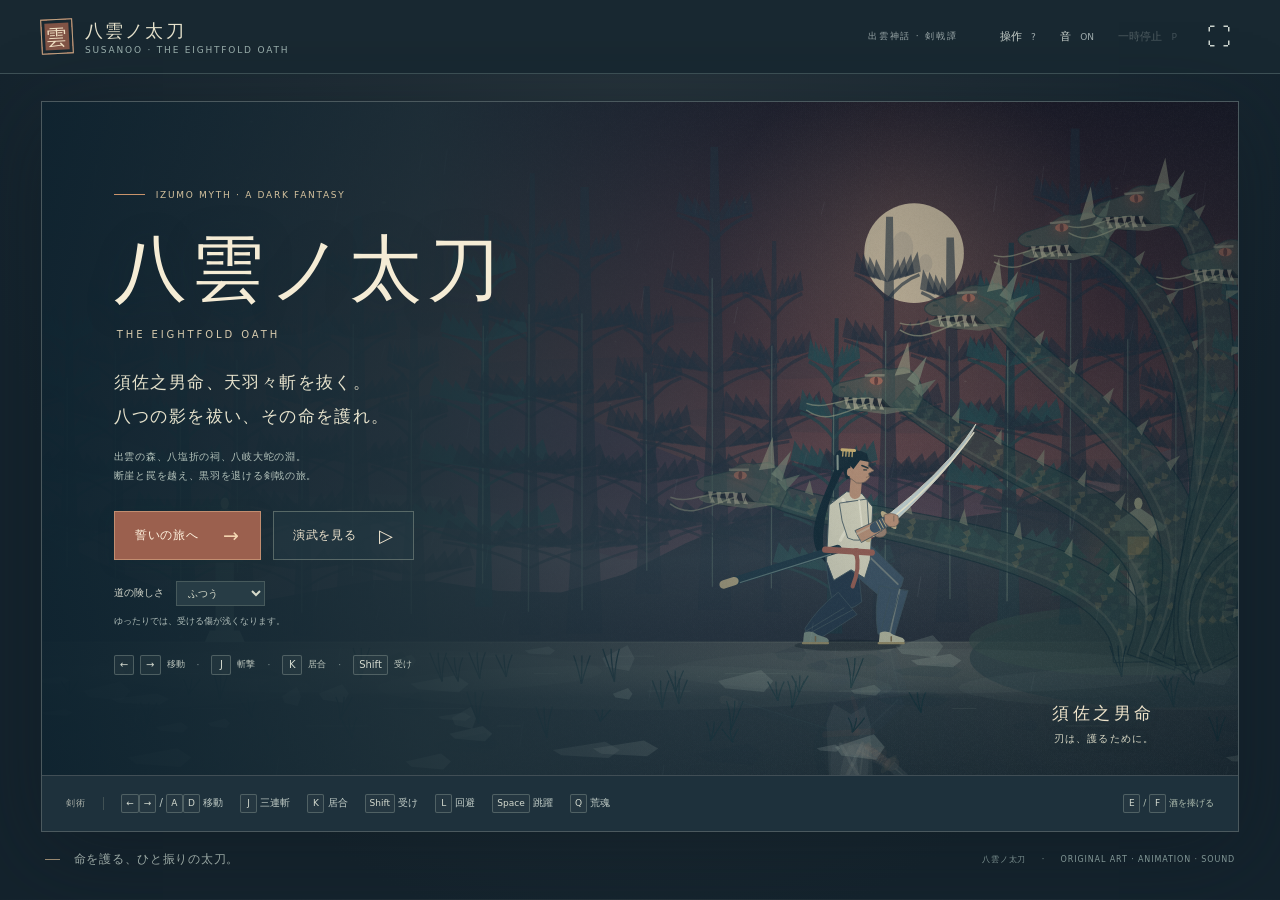
==== yakumo-no-tachi.html @ c086b950 "Publish complete Yakumo no Tachi browser game" ====
<!doctype html>
<html lang="ja">
<head>
  <meta charset="utf-8"><meta name="viewport" content="width=device-width,initial-scale=1,viewport-fit=cover">
  <meta name="theme-color" content="#16232d"><meta name="description" content="須佐之男命、天羽々斬を抜く。出雲を舞台にした、八岐大蛇討伐の和風ダークファンタジー剣戟アクション。">
  <title>八雲ノ太刀 — 須佐之男と八岐大蛇</title><style>:root{color-scheme:dark;--bg:#192830;--paper:#efe6d1;--muted:#a2b1b1;--line:#40505a;--vermillion:#c16b53;--gold:#d6ba83;--serif:"Noto Serif CJK JP","Yu Mincho","Hiragino Mincho ProN",serif;--sans:"Noto Sans CJK JP","Yu Gothic",system-ui,sans-serif}
*{box-sizing:border-box}body{margin:0;background:var(--bg);color:var(--paper);font-family:var(--sans);font-size:13px}button,select{font:inherit}button,a,select{-webkit-tap-highlight-color:transparent}button{cursor:pointer}button:disabled{cursor:default;opacity:.3}button:focus-visible,a:focus-visible,select:focus-visible,canvas:focus-visible{outline:2px solid #e3c894;outline-offset:4px}button{color:inherit}.topbar{height:74px;display:flex;align-items:center;justify-content:space-between;padding:0 3.2%;border-bottom:1px solid #34434b;background:#1c2a32}.brand{display:flex;align-items:center;gap:12px;color:var(--paper);text-decoration:none;font-family:var(--serif);font-size:18px;letter-spacing:.12em}.brand small{display:block;font:9px var(--sans);letter-spacing:.20em;color:var(--muted);margin-top:2px}.seal{width:32px;height:35px;display:grid;place-items:center;border:1px solid #d29476;box-shadow:inset 0 0 0 3px #1c2a32;background:#a45647;color:#efdfc3;font-size:21px;transform:rotate(-3deg)}.top-actions{display:flex;align-items:center;gap:20px}.edition{color:#9ca9aa;font-size:9px;letter-spacing:.2em;margin-right:20px}.quiet-button,.icon-button{border:0;background:transparent;padding:8px 2px;color:#cbd3cd;font-size:11px}.quiet-button span{font-size:9px;margin-left:6px;color:#a1adae}.icon-button{font-size:24px;line-height:1;padding:8px}.quiet-button:hover,.icon-button:hover{color:#fff1d5}.quiet-button[aria-pressed="false"] span{color:#7d8a8e}main{max-width:1530px;padding:27px 3.2% 12px;margin:auto}.game-shell{border:1px solid #4b595e;box-shadow:0 18px 80px #0f1a2066}.stage{position:relative;aspect-ratio:16/9;overflow:hidden;background:#6a6074;isolation:isolate}.stage canvas{display:block;width:100%;height:100%;touch-action:none;outline:none}.hidden{display:none!important}.invisible{visibility:hidden}.overlay{position:absolute;inset:0}.title-screen{display:flex;align-items:center;background:linear-gradient(90deg,#192c36ed 0%,#243843c4 29%,#28353b5a 49%,#26373f00 68%)}.title-copy{margin-left:7%;max-width:550px;width:49%;padding-bottom:12px}.eyebrow{font-size:9px;letter-spacing:.22em;color:#d4c29e;display:block}.title-copy .eyebrow{display:flex;align-items:center;gap:11px;letter-spacing:.19em}.eyebrow i{width:31px;height:1px;background:#c9936b}h1{font:clamp(52px,6.6vw,103px)/1.15 var(--serif);letter-spacing:.14em;margin:27px 0 13px;color:#f5ecd5;text-shadow:0 5px 35px #14283266}.roman-title{font-size:12px;letter-spacing:.47em;color:#d7cbae;margin-left:3px}.intro{font:clamp(14px,1.4vw,20px)/2.05 var(--serif);letter-spacing:.08em;margin:28px 0 12px}.title-detail{font-size:10px;letter-spacing:.03em;color:#bfcbc6;margin:0 0 28px}.title-actions{display:flex;gap:12px;align-items:center}.primary-button,.secondary-button{display:flex;justify-content:space-between;align-items:center;gap:24px;min-height:49px;border:1px solid #d59673;background:#bd6b51;padding:12px 20px;color:#fff3df;font-size:12px;letter-spacing:.07em;box-shadow:0 4px 18px #182b3422;transition:background .2s,transform .2s}.primary-button:hover{background:#d18060;transform:translateY(-1px)}.primary-button span{font-size:19px;color:#f6d9b3}.secondary-button{background:#22343d55;border-color:#a3a69a80;color:#f1e6d0;padding:12px 19px;gap:22px;box-shadow:none}.secondary-button:hover{background:#32475299;border-color:#d6c8ac}.secondary-button span{font-size:18px}.difficulty{display:flex;align-items:center;gap:12px;font-size:10px;color:#d2d5c9;margin-top:21px;flex-wrap:wrap}.difficulty select{color:#d6daca;background:#273c45;border:1px solid #69787580;padding:5px 20px 5px 7px;font-size:10px;border-radius:0}.difficulty>span{font-size:9px;color:#abb9b5;width:100%;margin-top:-3px}.title-control{display:flex;align-items:center;gap:6px;font-size:9px;color:#bfc8bf;margin-top:27px}.title-control em{font-style:normal;color:#879999;margin:0 6px}kbd{border:1px solid #83928d77;min-width:20px;display:inline-block;text-align:center;padding:3px 5px;color:#d3d9ce;font:10px var(--sans);background:#34454c55;border-radius:2px;line-height:1.2}.title-side{position:absolute;bottom:29px;right:31px;font:13px var(--serif);letter-spacing:.2em;color:#eee3ca;text-shadow:0 1px 8px #1e353c}.title-side span{display:block;text-align:right;letter-spacing:.06em;color:#d9d8c5;font:9px var(--sans);margin-top:7px}.hud{position:absolute;top:30px;left:34px;right:34px;display:flex;align-items:flex-start;justify-content:space-between;pointer-events:none;filter:drop-shadow(0 2px 7px #1e2e3977)}.fighter-hud{width:265px}.hud-name{display:flex;justify-content:space-between;align-items:baseline;margin-bottom:8px;gap:12px;letter-spacing:.08em;font:14px var(--serif);color:#f2e8d4}.hud-name small{font:9px var(--sans);color:#dddcc8;letter-spacing:.10em}.health-track{height:6px;background:#253a4666;border:1px solid #e6d6b555;position:relative}.health-track i{display:block;height:100%;width:100%;background:linear-gradient(90deg,#d6bb88,#f2dfb3);transition:width .16s linear;box-shadow:0 0 13px #d6bb8830}.stamina-row{display:flex;align-items:center;gap:9px;margin-top:9px}.stamina-row>span{font-size:8px;letter-spacing:.08em;color:#d4ddce}.stamina-track{height:3px;width:155px;background:#3048537d}.stamina-track i{display:block;width:100%;height:100%;background:#a6bdb1;transition:width .1s}.enemy-hud{text-align:right}.enemy-hud .health-track i{background:linear-gradient(90deg,#c8806c,#d8a58a);float:right}.enemy-caption{color:#e1dbca;font-size:9px;margin-top:9px;letter-spacing:.05em}.journey-hud{text-align:center;min-width:190px;display:flex;align-items:center;flex-direction:column}.journey-hud>span{font-size:8px;color:#d1d0b9;letter-spacing:.20em}.journey-hud strong{font:15px var(--serif);letter-spacing:.19em;color:#f0e6cc}.journey-hud>small{font-size:8px;letter-spacing:.16em;color:#cdd3c7;margin-top:5px}.route{display:flex;align-items:center;justify-content:center;margin:9px 0 8px;gap:5px}.route i{width:5px;height:5px;border:1px solid #d7c7a6;border-radius:50%}.route i.active{background:#e0c395;box-shadow:0 0 7px #e0c39566}.route b{width:23px;height:1px;background:#b2b8aa66}.bottom-hud{position:absolute;bottom:22px;left:34px;right:34px;display:flex;justify-content:space-between;align-items:center;pointer-events:none}.hint{display:flex;align-items:center;gap:11px;color:#e4e0cb;font-size:10px;letter-spacing:.045em;text-shadow:0 1px 10px #142c35}.hint i{width:18px;height:1px;background:#e1bc90}.score{display:flex;align-items:baseline;gap:10px;text-shadow:0 1px 9px #152b35}.score small{font-size:8px;color:#d1d6c9;letter-spacing:.12em}.score>b{font:16px var(--serif);letter-spacing:.14em;color:#e2d8bb;font-weight:400}#comboText{font-size:12px;color:#f4d097;letter-spacing:.1em;margin-right:10px}.chapter-banner{position:absolute;left:0;right:0;top:24%;display:flex;flex-direction:column;align-items:center;pointer-events:none;color:#f7ecd2;text-shadow:0 3px 25px #122d35;animation:chapterArrival 3.3s ease both}.chapter-banner span{font-size:10px;letter-spacing:.30em}.chapter-banner h2{font:37px var(--serif);letter-spacing:.22em;font-weight:400;margin:12px 0 14px}.chapter-banner i{width:60px;height:1px;background:#cfc4a3}.pause-screen,.end-screen{display:flex;align-items:center;justify-content:center;background:#162b3773;backdrop-filter:blur(4px)}.center-card{background:#21353bf0;border:1px solid #aab2a46e;padding:42px 50px 27px;min-width:385px;text-align:center;box-shadow:0 18px 95px #172a3460}.center-card h2{font:31px/1.45 var(--serif);font-weight:400;letter-spacing:.07em;margin:19px 0 14px;color:#f4e7c8}.center-card p{font-size:11px;color:#ccd6c9;line-height:1.9;max-width:310px;margin:0 auto 28px}.center-card .primary-button{margin:0 auto;min-width:248px}.text-button{background:transparent;border:0;font-size:10px;color:#bec8bc;padding:16px 8px 0;letter-spacing:.1em}.text-button:hover{color:#fff0d0}.end-stats{display:flex;justify-content:center;gap:31px;margin-bottom:29px;border-top:1px solid #d2c7ac30;border-bottom:1px solid #d2c7ac30;padding:16px 0 17px}.end-stats small{display:block;font-size:9px;letter-spacing:.10em;color:#b9c9bc;margin-bottom:5px}.end-stats b{font:24px var(--serif);font-weight:400;color:#e3d7b8}.controls-strip{display:flex;align-items:center;gap:21px;padding:18px 24px;background:#223039;flex-wrap:wrap;border-top:1px solid #59626799;font-size:10px;color:#c3cec8}.controls-strip>span{white-space:nowrap}.controls-strip kbd{font-size:9px;min-width:17px;padding:3px 4px}.control-caption{color:#acb2aa!important;font-size:9px;border-right:1px solid #68757077;padding-right:17px;letter-spacing:.12em}.controls-more{font-size:9px;color:#9ea9a3;margin-left:auto}.controls-more i{font-style:normal;margin:0 9px;color:#7b908c}footer{display:flex;justify-content:space-between;align-items:center;padding:19px 4px;color:#9aa8a4}footer>span{font:12px var(--serif);letter-spacing:.06em}footer i{display:inline-block;width:15px;height:1px;background:#978870;margin-right:10px;vertical-align:middle}footer>small{font-size:8px;letter-spacing:.12em;color:#829796}footer b{font-weight:400;margin:0 12px}.touch-controls{display:none;gap:18px;align-items:center;justify-content:space-between;background:#24363f;border-top:1px solid #616b66;padding:14px 22px;user-select:none;touch-action:none}.touch-controls button{background:#354c55;color:#e5dfc8;border:1px solid #8e9d9566;border-radius:5px;width:48px;height:52px;touch-action:none;font:23px var(--serif);display:flex;flex-direction:column;align-items:center;justify-content:center}.touch-controls button:active,.touch-controls button.pressed{background:#628076}.touch-controls button small{font:8px var(--sans);margin-top:3px;color:#e1dec9}.touch-move{display:flex;align-items:center;gap:5px}.touch-move>div{display:flex;flex-direction:column;gap:4px}.touch-move>div button{height:26px;font-size:14px}.touch-attack{display:flex;align-items:center;gap:6px}.touch-attack .punch-key{background:#8c6453}.touch-attack .kick-key{background:#ae7256}dialog{max-width:750px;width:calc(100% - 30px);background:#22363f;color:var(--paper);border:1px solid #87958d99;padding:30px 35px;box-shadow:0 30px 100px #0c2128aa}dialog::backdrop{background:#0a1d29a6;backdrop-filter:blur(5px)}.dialog-heading{display:flex;justify-content:space-between;align-items:start}.dialog-heading h2{font:29px var(--serif);margin:12px 0 20px;font-weight:400;letter-spacing:.05em}.help-grid{display:grid;grid-template-columns:1fr 1fr;gap:15px 33px}.help-grid h3{font:18px var(--serif);color:#d1bc96;border-bottom:1px solid #667b7866;padding-bottom:8px;margin:8px 0 12px}.help-grid p{font-size:11px;line-height:1.9;color:#cfdbc9;margin:8px 0}.help-grid kbd{font-size:9px}.help-bottom{border-top:1px solid #60767280;margin-top:20px;padding-top:15px;font-size:10px;line-height:2;color:#a8bdb6}.demo-active .hud #modeLabel{color:#f3c88f}.fullscreen .controls-strip{display:none}.game-shell:fullscreen{width:100vw;height:100vh;display:flex;justify-content:center;align-items:center;border:0;background:#152830}.game-shell:fullscreen .stage{max-height:100vh;width:min(100vw,177.77vh)}.game-shell:fullscreen .touch-controls{position:absolute;bottom:0;left:0;right:0;background:#24363f99}.game-shell:fullscreen .controls-strip{display:none}
@keyframes chapterArrival{0%{opacity:0;transform:translateY(8px)}15%,67%{opacity:1;transform:translateY(0)}100%{opacity:0;transform:translateY(-7px)}}
@media(min-width:1600px){h1{font-size:106px}}@media(max-width:1150px){.edition{display:none}.top-actions{gap:16px}.controls-strip{gap:13px;padding:14px 18px}.controls-more{display:none}.title-copy{margin-left:6%;width:51%}.intro{margin:20px 0 8px}.title-detail{margin-bottom:20px;font-size:9px}.difficulty{margin-top:14px;gap:8px}.title-control{margin-top:18px;font-size:8px}.title-control kbd{font-size:8px}.hud{top:22px;left:25px;right:25px}.fighter-hud{width:220px}.journey-hud strong{font-size:13px}.title-side{font-size:11px;bottom:21px;right:25px}.primary-button,.secondary-button{min-height:43px;padding:10px 15px;font-size:11px}.title-copy .eyebrow{font-size:8px}h1{margin-top:21px}.roman-title{font-size:10px}.bottom-hud{bottom:16px;left:25px;right:25px}.hint{font-size:9px}}
@media(max-width:800px){.topbar{height:60px;padding:0 4%}.brand{font-size:16px;gap:9px}.brand small{font-size:7px}.seal{width:25px;height:28px;font-size:18px}.top-actions{gap:13px}.quiet-button{font-size:10px}.quiet-button span{display:none}main{padding:16px 3%}.touch-controls{display:flex}.controls-strip{display:none}.title-control,.title-side,.title-detail,.difficulty>span{display:none}.title-copy{width:55%;margin-left:6%;padding-bottom:0}.title-copy .eyebrow{font-size:6px;letter-spacing:.13em;gap:6px}.eyebrow i{width:17px}h1{font-size:clamp(35px,7.3vw,60px);margin:12px 0 8px}.roman-title{font-size:7px;letter-spacing:.29em}.intro{font-size:11px;line-height:1.9;margin:13px 0 17px;letter-spacing:.03em}.title-actions{gap:8px}.primary-button,.secondary-button{font-size:10px;min-height:35px;padding:8px 11px;gap:13px}.primary-button span,.secondary-button span{font-size:15px}.difficulty{margin-top:11px;font-size:8px}.difficulty select{font-size:8px;padding:4px 8px}.hud{top:14px;left:17px;right:17px}.fighter-hud{width:29%}.hud-name{font-size:11px;margin-bottom:6px;gap:4px}.hud-name small{font-size:7px}.health-track{height:5px}.stamina-row{margin-top:5px;gap:5px}.stamina-track{width:75%;height:2px}.stamina-row>span{font-size:6px}.journey-hud{min-width:90px}.journey-hud>span{font-size:6px}.journey-hud strong{font-size:10px;letter-spacing:.08em}.journey-hud>small{font-size:6px;margin-top:3px}.route{margin:6px 0 5px;gap:3px}.route i{width:4px;height:4px}.route b{width:13px}.enemy-caption{font-size:7px;margin-top:5px}.bottom-hud{bottom:11px;left:17px;right:17px}.hint{font-size:8px;gap:6px}.hint i{width:10px}.score{gap:6px}.score small{font-size:6px}.score>b{font-size:12px}#comboText{font-size:9px;margin-right:3px}.chapter-banner h2{font-size:25px;margin:7px 0 10px}.chapter-banner span{font-size:8px}.center-card{padding:22px 27px 16px;min-width:300px}.center-card h2{font-size:24px;margin:12px 0 9px}.center-card p{font-size:10px;margin-bottom:16px}.center-card .eyebrow{font-size:8px}.center-card .primary-button{min-width:216px}.end-stats{margin-bottom:18px;padding:10px 0;gap:24px}.end-stats b{font-size:18px}.end-stats small{font-size:8px}.text-button{padding-top:11px;font-size:9px}footer{padding:16px 0}footer>span{font-size:10px}footer>small{font-size:6px;letter-spacing:.05em}footer b{margin:0 5px}}
@media(max-width:480px){.topbar{height:56px}.brand small{font-size:6px}.top-actions{gap:9px}.quiet-button{font-size:9px}.icon-button{font-size:20px}#pauseButton{font-size:0}#pauseButton::after{content:'Ⅱ';font-size:17px}.title-copy{width:57%;margin-left:5%}.title-copy .eyebrow{font-size:5px;letter-spacing:.08em}h1{font-size:34px;margin:9px 0 6px}.roman-title{font-size:6px;letter-spacing:.22em}.intro{font-size:8px;margin:9px 0 10px}.primary-button,.secondary-button{min-height:28px;padding:5px 7px;font-size:8px;gap:7px}.primary-button span,.secondary-button span{font-size:12px}.title-actions{gap:6px}.difficulty{font-size:7px;margin-top:8px;gap:6px}.difficulty select{font-size:7px;padding:3px 5px}.hud{top:9px;left:11px;right:11px}.hud-name{font-size:8px;margin-bottom:4px}.hud-name small{font-size:5px;letter-spacing:0}.journey-hud>span{font-size:5px;letter-spacing:.1em}.journey-hud strong{font-size:8px}.journey-hud>small{display:none}.route{margin:4px 0}.health-track{height:4px}.enemy-caption{display:none}.bottom-hud{left:11px;right:11px;bottom:7px}.hint{font-size:6px}.score>b{font-size:9px}.score small{display:none}#comboText{font-size:7px}.chapter-banner h2{font-size:19px}.chapter-banner span{font-size:6px}.center-card{min-width:250px;padding:15px 24px 12px}.center-card h2{font-size:18px;margin:8px 0}.center-card p{font-size:8px;margin-bottom:12px}.center-card .eyebrow{font-size:6px}.center-card .primary-button{min-width:190px}.end-stats{padding:8px 0;margin-bottom:12px;gap:23px}.end-stats b{font-size:15px}.end-stats small{font-size:6px}.text-button{font-size:8px;padding-top:8px}.touch-controls{padding:13px 11px;gap:10px}.touch-controls button{width:41px;height:47px;font-size:21px}.touch-move{gap:3px}.touch-move>div{gap:3px}.touch-move>div button{height:23px}.touch-attack{gap:4px}.touch-controls button small{font-size:7px}footer{align-items:flex-start;gap:10px}footer>small{max-width:140px;text-align:right;line-height:1.8;font-size:5px}.help-grid{grid-template-columns:1fr;gap:6px}.dialog-heading h2{font-size:23px}dialog{padding:23px;max-height:85vh}.help-grid p{font-size:10px}.help-bottom{font-size:9px}}
@media(pointer:coarse){.touch-controls{display:flex}.controls-strip{display:none}}
@media(prefers-reduced-motion:reduce){.primary-button,.secondary-button{transition:none}.chapter-banner{animation:chapterArrival 3.3s linear both}}
/* 八雲ノ太刀 — storm-blue ink, old gold and vermilion. */
:root{--bg:#14232d;--paper:#e6e2cc;--muted:#99aeab;--line:#3c555d;--vermillion:#ac6755;--gold:#c6ad7d}body{background:radial-gradient(ellipse at 50% 0,#26333b,#14232d 75%)}.topbar{background:#182831;border-color:#3e5157}.seal{background:#805345;border-color:#bda181;box-shadow:inset 0 0 0 3px #182831}.title-screen{background:linear-gradient(90deg,#0f2430ed 0%,#1d3039d6 32%,#1e303b76 50%,#1a2b3400 71%)}.title-copy{margin-left:6%;width:58%;max-width:640px}.title-copy h1{font-size:clamp(45px,5.7vw,84px);letter-spacing:.065em;margin:28px 0 17px}.roman-title{letter-spacing:.29em;font-size:10px}.intro{font-size:clamp(13px,1.35vw,19px);line-height:2;margin:26px 0 12px}.title-detail{font-size:10px;line-height:1.9;color:#b4c3bb;letter-spacing:.07em;margin-bottom:26px}.title-side{right:7%;bottom:29px;font-size:17px;letter-spacing:.2em}.title-side span{font-size:10px;letter-spacing:.12em}.primary-button{background:#9b604e;border-color:#c28d70}.primary-button:hover{background:#b07557}.secondary-button{background:#253b4480;border-color:#89978b88}.health-track i{background:linear-gradient(90deg,#b3ba9b,#ddd9b5)}.enemy-hud .health-track i{background:linear-gradient(90deg,#987465,#c99a7c)}.fighter-hud{width:270px}.spirit-row{display:flex;align-items:center;gap:9px;margin-top:8px}.spirit-row>span{font-size:8px;letter-spacing:.08em;color:#c1d6d0}.spirit-track{height:3px;width:155px;background:#3048547d}.spirit-track i{display:block;width:0;height:100%;background:#c0d7df;transition:width .1s}.spirit-row small{font:8px var(--sans);color:#91a9b0;border:1px solid #9bab9866;min-width:17px;padding:2px 4px;text-align:center}.spirit-row small.ready{background:#d0cba8;color:#273e47;box-shadow:0 0 12px #cadcc988}.story-caption{position:absolute;bottom:79px;left:34px;right:34px;display:flex;align-items:center;gap:16px;pointer-events:none;background:linear-gradient(90deg,#172e39dd,#23383b99 80%,#24363800);border-left:1px solid #c3b28a99;padding:13px 20px;max-width:1020px;animation:captionIn .5s ease both}.story-caption>i{width:5px;height:5px;transform:rotate(45deg);background:#c9b482;flex:none}.story-caption span{font:11px var(--serif);letter-spacing:.16em;color:#e5c99c}.story-caption p{font:12px/1.9 var(--serif);letter-spacing:.025em;color:#e0e4d0;margin:6px 0 0}.interact-prompt{position:absolute;left:50%;transform:translateX(-50%);bottom:24%;color:#e8d5ae;font-size:12px;letter-spacing:.08em;padding:12px 20px;background:#223a41cc;border:1px solid #a9b09977;white-space:nowrap}.ritual-meter{position:absolute;top:27%;left:50%;transform:translateX(-50%);text-align:center;width:235px;color:#ddc69e;font:14px var(--serif);letter-spacing:.13em}.ritual-meter>div{height:3px;margin-top:17px;background:#1e393f77}.ritual-meter i{display:block;width:0;height:100%;background:#d9bb81}.boss-banner{position:absolute;inset:0;display:flex;flex-direction:column;align-items:center;justify-content:center;background:linear-gradient(0deg,#172c3930,#15253315);pointer-events:none;color:#eddbc0;text-shadow:0 2px 30px #102832;animation:chapterArrival 3.2s ease both}.boss-banner>span{font-size:10px;letter-spacing:.3em}.boss-banner h2{font:clamp(36px,5vw,70px) var(--serif);font-weight:400;letter-spacing:.23em;margin:25px 0 22px}.boss-banner>i{font:13px/2.1 var(--serif);letter-spacing:.12em}.boss-hud{position:absolute;bottom:81px;right:34px;width:510px;pointer-events:none;text-shadow:0 2px 12px #132b35}.boss-heading{display:flex;align-items:baseline;gap:12px;margin-bottom:10px}.boss-heading>span{font:22px var(--serif);letter-spacing:.14em;color:#e2c9b0}.boss-heading small{font-size:9px;color:#d2c3ac;letter-spacing:.07em}.boss-heading>b{font:12px var(--serif);margin-left:auto;color:#d6c2a6;letter-spacing:.10em}.head-bars{display:flex;gap:5px}.head-bars>div{flex:1}.head-bars small{display:block;text-align:center;font:9px var(--serif);color:#cbb69e;margin-bottom:5px}.head-bars b{display:block;height:5px;background:#17303c99;border:1px solid #b7b39566}.head-bars i{display:block;width:100%;height:100%;background:#b99d7e;transition:width .15s}.head-bars>div.active i{background:#e4c28e;box-shadow:0 0 13px #d3af7055}.head-bars>div.cut{opacity:.35}.head-bars>div.cut small::after{content:' ×';font-size:7px}.boss-active .story-caption{right:auto;width:51%;bottom:95px}.end-stats{gap:38px}.center-card{background:#1d333ef2;min-width:440px;max-width:520px}.center-card h2{font-size:29px}#endPoem{font:14px/2.1 var(--serif);letter-spacing:.17em;color:#d1c7a9;margin:4px 0 26px;border-left:0}.controls-strip{background:#1e313c;gap:17px}.controls-more{margin-left:auto;color:#b1bfb1}footer>small{letter-spacing:.11em}.touch-controls{background:#203641}.touch-attack{gap:5px}.touch-attack .storm-key{background:#596f7d}.touch-controls button{width:44px}.touch-move>div button{width:44px}.game-shell:fullscreen .story-caption{max-width:1020px}@keyframes captionIn{from{opacity:0;transform:translateY(5px)}to{opacity:1;transform:translateY(0)}}
@media(max-width:1150px){.fighter-hud{width:225px}.title-copy{width:61%;max-width:610px}.title-copy h1{font-size:clamp(42px,5.9vw,74px);margin:17px 0 12px}.intro{margin:18px 0 10px;font-size:15px}.title-detail{font-size:9px;margin-bottom:19px}.story-caption{bottom:61px;left:25px;right:25px;padding:10px 15px;gap:12px}.story-caption p{font-size:11px}.boss-hud{bottom:70px;right:25px;width:410px}.boss-heading>span{font-size:19px}.boss-heading small{font-size:8px}.spirit-track{width:155px}.controls-strip{gap:12px}.controls-more{display:inline-block}.title-side{right:6%;bottom:26px;font-size:15px}}
@media(max-width:800px){.title-copy{width:64%;margin-left:5.5%}.title-copy h1{font-size:clamp(31px,6.6vw,53px);margin:13px 0 9px;letter-spacing:.04em}.roman-title{font-size:7px;letter-spacing:.17em}.intro{font-size:11px;margin:12px 0 14px;letter-spacing:.03em}.title-detail,.title-side{display:none}.fighter-hud{width:29%}.spirit-row{gap:5px;margin-top:5px}.spirit-row>span{font-size:6px}.spirit-track{width:75%;height:2px}.spirit-row small{font-size:6px;padding:1px 2px;min-width:13px}.story-caption{bottom:45px;left:17px;right:17px;gap:9px;padding:8px 11px}.story-caption span{font-size:8px}.story-caption p{font-size:9px;margin-top:4px;line-height:1.75}.story-caption>i{width:3px;height:3px}.boss-hud{width:43%;bottom:45px;right:17px}.boss-heading{margin-bottom:6px;gap:5px}.boss-heading>span{font-size:14px}.boss-heading small{display:none}.boss-heading>b{font-size:9px}.head-bars{gap:3px}.head-bars small{font-size:7px;margin-bottom:3px}.head-bars b{height:4px}.boss-active .story-caption{width:49%;bottom:52px}.boss-banner>span{font-size:8px}.boss-banner h2{font-size:38px;margin:13px 0 10px}.boss-banner>i{font-size:10px}.interact-prompt{font-size:10px;padding:8px 11px}.ritual-meter{font-size:10px;width:160px}.ritual-meter>div{margin-top:11px}.center-card{min-width:315px;max-width:415px}.center-card h2{font-size:23px}#endPoem{font-size:11px;line-height:1.9;margin-bottom:15px}.touch-attack{gap:4px}.touch-controls button{width:40px}.touch-move>div button{width:40px}.touch-controls{gap:10px;padding:14px 15px}.end-stats{gap:29px}.controls-strip{display:none}.brand small{font-size:6px}}
@media(max-width:480px){.title-copy{width:66%;margin-left:5%}.title-copy h1{font-size:29px;margin:10px 0 6px;letter-spacing:.025em}.roman-title{font-size:5px;letter-spacing:.15em}.intro{font-size:8px;line-height:1.9;margin:10px 0 11px}.title-copy .eyebrow{font-size:5px;letter-spacing:.03em}.fighter-hud{width:29%}.spirit-row{margin-top:4px;gap:4px}.spirit-row>span{font-size:5px}.spirit-track{width:67%}.spirit-row small{font-size:5px;min-width:9px;padding:0 1px}.story-caption{bottom:33px;left:11px;right:11px;padding:5px 7px;gap:6px}.story-caption span{font-size:6px;letter-spacing:.04em}.story-caption p{font-size:7px;margin-top:2px;letter-spacing:0;line-height:1.65}.story-caption>i{width:2px;height:2px}.boss-hud{width:44%;bottom:31px;right:11px}.boss-heading{margin-bottom:5px;gap:4px}.boss-heading>span{font-size:10px}.boss-heading>b{font-size:6px}.head-bars{gap:2px}.head-bars small{font-size:5px;margin-bottom:2px}.head-bars b{height:3px}.head-bars>div.cut small::after{font-size:4px}.boss-active .story-caption{width:45%;bottom:32px}.boss-banner h2{font-size:27px;margin:12px 0 7px}.boss-banner>span{font-size:6px}.boss-banner>i{font-size:8px}.chapter-banner h2{font-size:16px;letter-spacing:.12em}.interact-prompt{font-size:8px;padding:6px 8px;bottom:25%}.interact-prompt kbd{font-size:7px;min-width:14px}.ritual-meter{font-size:8px;width:125px}.ritual-meter>div{margin-top:8px}.touch-controls{padding:12px 9px;gap:7px}.touch-controls button{width:34px;height:46px;font-size:20px}.touch-move{gap:2px}.touch-move>div button{width:34px;height:22px;font-size:14px}.touch-attack{gap:3px}.touch-controls button small{font-size:6px}.center-card{min-width:268px;max-width:315px;padding:12px 20px 11px}.center-card h2{font-size:18px;margin:7px 0}.center-card p{font-size:7px;margin-bottom:8px;line-height:1.7}.center-card .primary-button{min-width:196px}#endPoem{font-size:8px;line-height:1.8;margin:3px 0 8px}.end-stats{gap:24px;margin-bottom:9px;padding:6px 0}.end-stats b{font-size:13px}.end-stats small{font-size:6px}.brand{font-size:14px}.brand small{font-size:5px}.top-actions{gap:8px}footer>small{font-size:5px}.controls-strip{display:none}}
.center-card{max-height:calc(100% - 24px);overflow:auto;scrollbar-width:thin;scrollbar-color:#7d9389 #1d333e}
</style>
</head>
<body>
  <header class="topbar"><a href="#" class="brand" aria-label="八雲ノ太刀 タイトル"><span class="seal">雲</span><span>八雲ノ太刀 <small>SUSANOO · THE EIGHTFOLD OATH</small></span></a><div class="top-actions"><span class="edition">出雲神話 · 剣戟譚</span><button class="quiet-button" id="helpButton">操作 <span>?</span></button><button class="quiet-button" id="soundButton" aria-pressed="true">音 <span id="soundState">ON</span></button><button class="quiet-button" id="pauseButton" disabled>一時停止 <span>P</span></button><button class="icon-button" id="fullscreenButton" aria-label="全画面表示">⛶</button></div></header>
  <main><section class="game-shell" aria-label="八雲ノ太刀 ゲーム"><div class="stage" id="stage">
    <canvas id="scene" tabindex="0" aria-label="須佐之男命の横スクロール剣戟ゲーム。矢印で移動、Jで斬撃、Kで居合、Shiftで受け流し。"></canvas>
    <div class="hud hidden" id="hud" aria-hidden="true"><div class="fighter-hud player-hud"><div class="hud-name"><span>須佐之男命</span><small id="healthText">160 / 160</small></div><div class="health-track"><i id="healthFill"></i></div><div class="stamina-row"><span>気力</span><div class="stamina-track"><i id="staminaFill"></i></div></div><div class="spirit-row"><span>荒魂</span><div class="spirit-track"><i id="spiritFill"></i></div><small id="spiritKey">Q</small></div></div><div class="journey-hud"><span id="modeLabel">誓いを携え、出雲へ</span><div class="route"><i></i><b></b><i></i><b></b><i></i></div><strong id="chapterName">哭く、出雲の森</strong><small id="chapterCount">第一幕</small></div><div id="enemyHud" class="fighter-hud enemy-hud invisible"><div class="hud-name"><small>道を塞ぐ穢れ</small><span id="enemyName"></span></div><div class="health-track"><i id="enemyFill"></i></div><div class="enemy-caption" id="enemyHint">赤い刃の予兆を、見切れ。</div></div></div>
    <div id="bossHud" class="boss-hud hidden"><div class="boss-heading"><span>八岐大蛇</span><small id="bossPhase">八つの首、赤い瞳。</small><b id="headCount">八 / 八</b></div><div id="headBars" class="head-bars"></div></div>
    <div class="bottom-hud hidden" id="bottomHud"><div class="hint"><i></i><span id="hintText">天羽々斬を抜き、出雲の闇を祓え。</span></div><div class="score"><span id="comboText"></span><small>祓いの誉</small><b id="scoreText">00000</b></div></div>
    <div id="storyCaption" class="story-caption hidden"><i></i><div><span id="storySpeaker">出雲の地</span><p id="storyText"></p></div></div>
    <div id="interactPrompt" class="interact-prompt hidden"><kbd>E</kbd> / <kbd>F</kbd> 八塩折の酒を捧げる</div>
    <div id="ritualMeter" class="ritual-meter hidden"><span>八つの酒槽を満たす</span><div><i id="ritualFill"></i></div></div>
    <div id="chapterBanner" class="chapter-banner hidden"><span id="bannerNumber">第一幕</span><h2 id="bannerName">哭く、出雲の森</h2><i></i></div>
    <div id="bossBanner" class="boss-banner hidden"><span>山を覆う、その影</span><h2>八岐大蛇</h2><i>八つの首、八つの尾。<br>命を護る、ひと振りの太刀。</i></div>
    <div class="title-screen overlay" id="titleScreen"><div class="title-copy"><div class="eyebrow"><i></i> IZUMO MYTH · A DARK FANTASY</div><h1>八雲ノ太刀</h1><div class="roman-title">THE EIGHTFOLD OATH</div><p class="intro">須佐之男命、天羽々斬を抜く。<br>八つの影を祓い、その命を護れ。</p><p class="title-detail">出雲の森、八塩折の祠、八岐大蛇の淵。<br>断崖と罠を越え、黒羽を退ける剣戟の旅。</p><div class="title-actions"><button id="playButton" class="primary-button">誓いの旅へ <span>→</span></button><button id="demoButton" class="secondary-button">演武を見る <span>▷</span></button></div><label class="difficulty">道の険しさ <select id="difficulty"><option value="normal">ふつう</option><option value="gentle">ゆったり</option></select><span>ゆったりでは、受ける傷が浅くなります。</span></label><div class="title-control"><kbd>←</kbd><kbd>→</kbd> 移動 <em>·</em><kbd>J</kbd> 斬撃 <em>·</em><kbd>K</kbd> 居合 <em>·</em><kbd>Shift</kbd> 受け</div></div><div class="title-side">須佐之男命 <span>刃は、護るために。</span></div></div>
    <div class="pause-screen overlay hidden" id="pauseScreen"><div class="center-card"><span class="eyebrow">THE OATH WILL WAIT</span><h2>刃を休め、息を整える。</h2><p>出雲の風は、ここで待っている。</p><button class="primary-button" id="resumeButton">誓いの旅を続ける <span>→</span></button><button class="text-button" id="pauseTitleButton">タイトルへ</button></div></div>
    <div class="end-screen overlay hidden" id="endScreen"><div class="center-card"><span class="eyebrow" id="endEnglish">THE OATH ENDURES</span><h2 id="endTitle">誓いは、まだ尽きぬ。</h2><p id="endDetail"></p><blockquote id="endPoem" class="hidden">八雲立つ　出雲八重垣<br>妻籠みに　八重垣作る<br>その八重垣を</blockquote><div class="end-stats"><div><small>祓いの誉</small><b id="endScore">0</b></div><div><small>受け流し</small><b id="endParries">0</b></div><div><small>祓った首</small><b id="endHeads">0</b></div></div><button class="primary-button" id="retryButton">この幕から再挑戦 <span>→</span></button><button class="text-button" id="endTitleButton">タイトルへ</button></div></div>
  </div><div class="touch-controls" id="touchControls" aria-label="タッチ操作"><div class="touch-move"><button data-input="left" aria-label="左へ">◁</button><div><button data-input="jump" aria-label="跳ぶ">跳</button><button data-input="interact" aria-label="酒を捧げる">奉</button></div><button data-input="right" aria-label="右へ">▷</button></div><div class="touch-attack"><button data-input="guard">受<small>受け流し</small></button><button data-input="dodge">避<small>回避</small></button><button data-input="slash" class="punch-key">斬<small>三連撃</small></button><button data-input="iai" class="kick-key">居<small>居合</small></button><button data-input="storm" class="storm-key">雷<small>荒魂</small></button></div></div><div class="controls-strip"><span class="control-caption">剣術</span><span><kbd>←</kbd><kbd>→</kbd> / <kbd>A</kbd><kbd>D</kbd> 移動</span><span><kbd>J</kbd> 三連斬</span><span><kbd>K</kbd> 居合</span><span><kbd>Shift</kbd> 受け</span><span><kbd>L</kbd> 回避</span><span><kbd>Space</kbd> 跳躍</span><span><kbd>Q</kbd> 荒魂</span><span class="controls-more"><kbd>E</kbd> / <kbd>F</kbd> 酒を捧げる</span></div></section><footer><span><i></i> 命を護る、ひと振りの太刀。</span><small>八雲ノ太刀 <b>·</b> ORIGINAL ART · ANIMATION · SOUND</small></footer></main>
  <dialog id="helpDialog"><div class="dialog-heading"><div><span class="eyebrow">WAY OF THE SACRED BLADE</span><h2>刃の道、誓いの道。</h2></div><button id="closeHelp" class="icon-button" aria-label="閉じる">×</button></div><div class="help-grid"><div><h3>斬る・抜く</h3><p><kbd>J</kbd> / <kbd>Z</kbd> で斬撃。戻しの間に次を押すと、袈裟斬り→返し斬り→唐竹割りの三連撃。</p><p><kbd>K</kbd> / <kbd>X</kbd> で居合。溜めは長いが、敵の構えを崩す強い一撃。空中で斬ると「飛燕」。</p></div><div><h3>受ける・避ける</h3><p><kbd>Shift</kbd> で敵の方向を向いて受ける。刃・牙が届く直前に構えると受け流し。相手に隙が生まれ、荒魂が溜まります。</p><p><kbd>L</kbd> / <kbd>C</kbd> で向いている方向へ回避。<kbd>Space</kbd> / <kbd>W</kbd> / <kbd>↑</kbd> で跳ぶ。毒の息・薙ぎ払いは、跳躍か回避でかわします。</p></div><div><h3>荒魂・天雷</h3><p>斬撃を当て、受け流すと「荒魂」が溜まります。満ちたら <kbd>Q</kbd> / <kbd>U</kbd> で天雷を呼ぶ強力な斬撃。</p><p>剣術・跳躍・回避は気力を使います。刃を休めれば回復。気力の尽きた受けは崩されます。</p></div><div><h3>断崖と罠を越える</h3><p><kbd>Space</kbd> / <kbd>↑</kbd> / <kbd>W</kbd> で跳び、左右で向こう岸へ。落とし穴に落ちると体力を失い、手前へ戻ります。</p><p>竹の牙と呪炎は、光る予兆で見極める。跳び越えるか、罠が収まるのを待って進みます。</p></div><div><h3>一羽の黒羽を退ける</h3><p>一幕目の終わりにカラスが急降下。相手の方向を向き <kbd>Shift</kbd> で受け流し、低く舞う隙に <kbd>J</kbd> で斬る。跳んで空中斬りを当てることもできます。</p><p>撃退するとカラスが飛び去り、次の幕への道が開きます。</p></div><div><h3>大蛇を祓う</h3><p>二幕目の穢れを倒し、祠の八つの酒槽に近づいて <kbd>E</kbd> / <kbd>F</kbd>。八塩折の酒を捧げ、淵へ進みます。</p><p>大蛇の首は攻撃後に低く降ります。赤い予兆をかわし、その隙を斬る。八つの首を祓うと物語の結末へ。</p></div></div><div class="help-bottom">←→ / A・D で移動。P / Esc で一時停止。敗れたら、その幕から再挑戦。<br>スマートフォンは画面下のボタンで操作。横向き・全画面にすると、景色と刃の動きが大きく見えます。<br>「演武を見る」では、須佐之男命が自動で剣を振るい、儀式から大蛇の討伐まで進みます。</div></dialog>
  <script>/* 八雲ノ太刀 — sword combat, the offering, and eight independent serpent heads. */
(function(root){
  'use strict';
  const clamp=(v,a,b)=>Math.max(a,Math.min(b,v));
  const MOVES={
    slash:{duration:.57,active:[.23,.35],range:224,damage:26,cost:9,push:22,name:'袈裟斬り'},
    reverse:{duration:.64,active:[.27,.41],range:234,damage:31,cost:12,push:28,name:'返し斬り'},
    cleave:{duration:.78,active:[.37,.51],range:248,damage:40,cost:17,push:35,name:'唐竹割り'},
    iai:{duration:.99,active:[.49,.63],range:290,damage:58,cost:29,push:46,name:'居合'},
    airslash:{duration:.72,active:[.26,.42],range:246,damage:36,cost:18,push:31,name:'飛燕'},
    storm:{duration:1.18,active:[.46,.58],range:440,damage:90,cost:12,push:50,name:'荒魂・天雷'}
  };
  const CHAPTERS=[
    {name:'哭く、出雲の森',short:'出雲',start:0,end:1880,spawn:265},
    {name:'八塩折の祠',short:'八塩折',start:1880,end:3860,spawn:2015},
    {name:'八つの影、ひとつの誓い',short:'八岐大蛇',start:3860,end:6350,spawn:4005}
  ];
  const ENEMIES=[
    {x:860,name:'穢れの刀影',hp:100,chapter:0,style:'shade',color:'ash'},
    {x:1560,name:'樹骸の守り手',hp:140,chapter:0,style:'ward',color:'moss'},
    {x:2600,name:'祠を喰む鬼影',hp:125,chapter:1,style:'swift',color:'rust'},
    {x:3320,name:'夜祭の荒武者',hp:165,chapter:1,style:'brute',color:'bone'}
  ];
  const HEAD_NAMES=['壱ノ首','弐ノ首','参ノ首','肆ノ首','伍ノ首','陸ノ首','漆ノ首','捌ノ首'];
  const GAIT={stride:40,stance:.6,scale:1.25,cycle:2*40*1.25/.6};
  const PITS=[
    {id:'forest-gap',x:1130,width:140,chapter:0},
    {id:'shrine-gap',x:2110,width:138,chapter:1},
    {id:'serpent-gap',x:4170,width:152,chapter:2}
  ];
  const TRAPS=[
    {id:'bamboo-teeth',type:'spikes',x:495,width:86,height:64,chapter:0,period:3.1,warning:1.1,duration:.85,offset:.35},
    {id:'cursed-flame',type:'flame',x:2920,width:82,height:88,chapter:1,period:3.4,warning:1,duration:.95,offset:.4},
    {id:'serpent-teeth',type:'spikes',x:4480,width:94,height:72,chapter:2,period:3.0,warning:.9,duration:.9,offset:1.1}
  ];
  function trapState(trap,time){
    const elapsed=time+trap.offset,age=((elapsed%trap.period)+trap.period)%trap.period,cycle=Math.floor(elapsed/trap.period);
    if(age<trap.warning)return {phase:'warning',progress:age/trap.warning,cycle};
    if(age<trap.warning+trap.duration){const t=age-trap.warning;return {phase:'active',progress:Math.min(1,t/.12,(trap.duration-t)/.16),cycle};}
    return {phase:'hidden',progress:0,cycle};
  }
  const REST_X=[-420,-260,-140,-15,80,180,275,300],REST_Y=[175,290,398,490,525,453,353,233];
  function fighter(options={}){
    return Object.assign({x:265,y:0,vx:0,vy:0,dir:1,hp:160,maxHp:160,stamina:100,action:'idle',t:0,
      walk:0,combo:0,comboTimer:0,buffer:null,bufferTime:0,hitUsed:false,guardAge:99,guarding:false,
      invincible:0,aiTimer:.4,aiChoice:0,active:false,defeated:false,deadAge:0,footPhase:0,
      attacks:0,flashes:0,wound:0,scorch:0,burnTimer:0,accel:0,turnAge:1,turnFrom:1,landingAge:1,landingSpeed:0,
      safeX:options.x||265,color:'hero',team:'player'},options);
  }
  function serpent(){
    return {x:5600,active:false,phase:'dormant',t:0,index:0,cycles:0,cooldown:1.3,telegraph:null,defeated:false,
      endingAge:0,enraged:false,
      heads:HEAD_NAMES.map((name,id)=>({id,name,hp:88+id*4,maxHp:88+id*4,restX:5600+REST_X[id],restY:REST_Y[id],
        x:5600+REST_X[id],y:REST_Y[id],phase:'idle',t:0,deadAge:0,flashes:0,hitSerial:-1,
        attack:['bite','bite','venom','sweep','bite','venom','bite','sweep'][id]}))};
  }
  class Saga{
    constructor(options={}){
      this.demo=!!options.demo;this.difficulty=options.difficulty||'normal';this.chapter=options.checkpoint||0;
      this.player=fighter({x:CHAPTERS[this.chapter].spawn,name:'須佐之男命',active:true});
      this.enemies=ENEMIES.map((e,id)=>fighter(Object.assign({},e,{id,maxHp:e.hp,dir:-1,team:'enemy',
        defeated:e.chapter<this.chapter,hp:e.chapter<this.chapter?0:e.hp,action:e.chapter<this.chapter?'dead':'idle',aiTimer:.65+id*.13})));
      this.boss=serpent();this.offering=this.chapter===2;this.comb=this.chapter>0;this.storm=0;
      this.phase='playing';this.time=0;this.realTime=0;this.events=[];this.hitstop=0;this.slowTimer=0;
      this.endAge=0;this.ritualAge=0;this.introAge=0;this.storyStep=-1;this.attackSerial=0;
      this.score=0;this.hits=0;this.parries=0;this.chain=0;this.chainAge=0;this.bestChain=0;this.hazards=[];
      this.pits=PITS.map(p=>Object.assign({},p,{cleared:p.chapter<this.chapter}));
      this.traps=TRAPS.map(t=>Object.assign({},t,{cleared:t.chapter<this.chapter,lastHitCycle:-1,lastPhase:'hidden'}));
      this.crow={x:1790,y:294,hp:this.chapter>0?0:82,maxHp:82,active:false,defeated:this.chapter>0,
        phase:this.chapter>0?'gone':'perch',t:0,dir:-1,flashes:0,hitSerial:-1,attackUsed:false,cycles:0};
      this.falls=0;this.pitScene=null;
      this.prompt='天羽々斬を抜き、出雲の闇を祓え。';this.storyCue=-1;this.distance=this.player.x;
      this.emit('chapter',{chapter:this.chapter});
      if(this.chapter===0)this.emit('story',{speaker:'出雲の地',text:'高天原を去った須佐之男命。哭き声のする森で、櫛名田比売と出会う。',duration:7});
    }
    emit(type,data={}){this.events.push(Object.assign({type,time:this.time},data));}
    drainEvents(){return this.events.splice(0);}
    action(f,name){if(f.action!==name||MOVES[name]){f.action=name;f.t=0;}}
    face(f,dir){
      if(dir===f.dir)return;f.turnFrom=f.dir;f.dir=dir;f.turnAge=0;
      f.walk=(GAIT.stance-.5)*Math.PI*2-f.walk;
    }
    free(f){return ['idle','walk','guard','crouch','jump'].includes(f.action);}
    enemy(){return this.enemies.filter(e=>!e.defeated&&e.chapter===this.chapter).sort((a,b)=>Math.abs(a.x-this.player.x)-Math.abs(b.x-this.player.x))[0]||null;}
    targetHead(){return this.boss.heads.find(h=>['warn','strike','open'].includes(h.phase))||null;}
    pitAt(x){return this.pits.find(p=>x>p.x&&x<p.x+p.width)||null;}
    request(f,name){
      if(f.hp<=0||f.defeated)return false;
      if(!this.free(f)){
        const m=MOVES[f.action];if(m&&f.t>m.duration*.27){f.buffer=name;f.bufferTime=.36;}return false;
      }
      if(name==='jump'){
        if(Math.abs(f.y)>1||this.pitAt(f.x)||f.stamina<10)return false;f.vy=640;f.stamina-=10;this.action(f,'jump');
        this.emit('jump',{x:f.x,team:f.team});return true;
      }
      if(name==='dodge'){
        if(Math.abs(f.y)>1||this.pitAt(f.x)||f.stamina<22)return false;f.stamina-=22;f.invincible=.34;f.vx=f.dir*570;
        this.action(f,'dodge');this.emit('dodge',{x:f.x,dir:f.dir,team:f.team});return true;
      }
      if(name==='storm'){
        if(f.team!=='player'||this.storm<100)return false;
      }
      if(name==='slash'){
        if(f.y>22)name='airslash';
        else{const next=f.comboTimer>0?f.combo%3:0;name=['slash','reverse','cleave'][next];f.combo=next+1;f.comboTimer=1.25;}
      }
      if(name==='iai'&&f.y>22)name='airslash';
      const m=MOVES[name];if(!m||f.stamina<m.cost)return false;
      if(name==='storm')this.storm=0;
      f.stamina-=m.cost;f.hitUsed=false;f.effectUsed=false;f.attacks++;f.serial=++this.attackSerial;f.guarding=false;if(f.y<=1)f.vx=0;
      this.action(f,name);this.emit('swing',{x:f.x,dir:f.dir,move:name,team:f.team});return true;
    }
    controls(f,input,dt){
      if(input.guard&&this.free(f)&&f.y<1){if(!f.guarding)f.guardAge=0;f.guarding=true;this.action(f,'guard');}
      else f.guarding=false;
      if(input.jump)this.request(f,'jump');if(input.dodge)this.request(f,'dodge');
      if(input.slash)this.request(f,'slash');if(input.iai)this.request(f,'iai');if(input.storm)this.request(f,'storm');
      if(this.free(f)){
        const move=(input.right?1:0)-(input.left?1:0),speed=f.guarding?72:input.down?94:248;
        const previous=f.vx,desired=move*speed,airborne=f.y>1||f.vy>0;
        if(airborne)f.vx+=(desired-f.vx)*Math.min(1,dt*17);
        else{
          const reversing=move&&f.vx*move<0,rate=reversing?1940:move?1180:1760;
          f.vx+=clamp(desired-f.vx,-rate*dt,rate*dt);
        }
        f.accel=dt>0?(f.vx-previous)/dt:0;
        if(move&&!f.guarding&&move!==f.dir&&(airborne||Math.abs(f.vx)<24||f.vx*move>=0)){
          // Exchange the legs without changing either foot's world contact point.
          this.face(f,move);
        }
        if(f.y>1)this.action(f,'jump');else if(f.guarding)this.action(f,'guard');
        else if(input.down)this.action(f,'crouch');else this.action(f,Math.abs(f.vx)>12?'walk':'idle');
      }
    }
    updateFighter(f,dt){
      f.t+=dt;f.guardAge+=dt;f.invincible=Math.max(0,f.invincible-dt);f.flashes=Math.max(0,f.flashes-dt);
      f.wound=Math.max(0,f.wound-dt);f.scorch=Math.max(0,f.scorch-dt);f.burnTimer=Math.max(0,f.burnTimer-dt);
      f.turnAge+=dt;f.landingAge+=dt;
      if(f.action==='storm'&&f.t>.43&&!f.effectUsed){f.effectUsed=true;this.emit('lightning',{x:f.x+f.dir*200,y:140,team:f.team});}
      f.comboTimer=Math.max(0,f.comboTimer-dt);f.bufferTime=Math.max(0,f.bufferTime-dt);if(!f.bufferTime)f.buffer=null;
      const m=MOVES[f.action];if(m&&f.t>=m.duration)this.action(f,f.y>1?'jump':'idle');
      if(f.action==='dodge'){f.vx=f.dir*570*Math.max(0,1-f.t/.40);if(f.t>.40)this.action(f,'idle');}
      const recovery={hit:.4,stunned:.72,trapHit:.62,burned:.64,recover:.48}[f.action];
      if(recovery&&f.t>recovery)this.action(f,f.y>1?'jump':'idle');
      if(f.buffer&&this.free(f)){const next=f.buffer;f.buffer=null;this.request(f,next);}
      if(f.defeated){f.deadAge+=dt;f.vx*=Math.exp(-dt*8);}
      else if(MOVES[f.action]&&f.y<=1||['hit','stunned','trapHit','burned','recover'].includes(f.action))f.vx*=Math.exp(-dt*10);
      if(!f.defeated)f.stamina=Math.min(100,f.stamina+dt*(MOVES[f.action]?5:f.action==='guard'?18:28));
      const previousX=f.x,previousPit=this.pitAt(f.x);
      f.x+=f.vx*dt;f.walk+=f.vx*f.dir*dt/GAIT.cycle*Math.PI*2;
      if(Math.abs(f.vx)>65&&f.y<1&&f.action==='walk'){
        const foot=Math.floor(f.walk/Math.PI);if(foot!==f.footPhase){f.footPhase=foot;this.emit('step',{x:f.x,team:f.team});}
      }
      let pit=this.pitAt(f.x);
      if(f.y< -5&&!pit&&previousPit){f.x=previousX;f.vx=0;pit=previousPit;}
      if(f.y>0||f.vy>0||pit||f.y<0){
        f.vy-=1550*dt;f.y+=f.vy*dt;
        if(!pit&&f.y<=0){f.landingSpeed=Math.max(0,-f.vy);f.landingAge=0;f.y=0;f.vy=0;
          if(this.free(f))this.action(f,Math.abs(f.vx)>12?'walk':'idle');
          this.emit('land',{x:f.x,team:f.team,impact:f.landingSpeed});}
      }
      if(pit&&f.y< -5&&!f.defeated){this.action(f,'fall');f.vx=0;}
      if(pit&&f.y< -235&&!f.defeated){
        if(f.team==='player'){
          this.falls++;const safe=f.safeX<pit.x+pit.width/2?pit.x-48:pit.x+pit.width+48;
          this.damagePlayer(28,{x:f.x,guardable:false,pit:true,hazard:'pit'});
          f.x=clamp(f.x,pit.x+pit.width*.42,pit.x+pit.width*.58);f.y=-235;f.vy=0;f.vx=0;
          f.buffer=null;f.bufferTime=0;this.action(f,'crumple');
          this.pitScene={age:0,duration:f.defeated?2.1:1.12,returnAt:.88,safeX:safe,pitId:pit.id,fatal:f.defeated,recovered:false};
          this.emit('pitFall',{x:f.x,y:f.y+43,dir:f.dir,groundY:f.y,team:'player',fatal:f.defeated});
          this.prompt='足元を見切れ。穴の手前で跳び、向こう岸へ。';
        }else{f.hp=0;f.defeated=true;f.deadAge=0;this.action(f,'dead');this.score+=450;this.emit('down',{x:f.x,team:'enemy',name:f.name});}
      }
      if(!pit&&Math.abs(f.y)<.5&&!f.defeated)f.safeX=f.x;
      f.x=clamp(f.x,95,6180);
    }
    enemyAI(e,dt){
      if(e.defeated||!e.active||e.chapter!==this.chapter)return;
      const p=this.player,dx=p.x-e.x,dist=Math.abs(dx),input={};if(this.free(e))this.face(e,dx>=0?1:-1);
      e.aiTimer-=dt;
      const m=MOVES[p.action];
      if(e.style==='ward'&&m&&p.action!=='iai'&&p.action!=='storm'&&p.t<m.active[1]&&dist<248&&e.aiChoice%3!==2)input.guard=true;
      else if(this.free(e)){
        if(dist>185)input[dx>=0?'right':'left']=true;
        if(dist<255&&e.aiTimer<=0&&e.stamina>30){e.aiChoice++;input[e.aiChoice%3===0?'iai':'slash']=true;
          e.aiTimer=({shade:.75,ward:.55,swift:.25,brute:.60}[e.style])+.10*Math.sin(e.aiChoice*2.7);}
      }
      this.controls(e,input,dt);if(this.free(e)&&!input.guard)e.vx*=e.style==='swift'?.82:.66;
    }
    damagePlayer(damage,source){
      const p=this.player;if(p.invincible>0&&!source.pit||p.defeated||this.pitScene&&!this.pitScene.recovered)return false;
      const fromRight=source.x>=p.x,dir=fromRight?-1:1;
      const canGuard=source.guardable!==false&&p.action==='guard'&&p.dir===(fromRight?1:-1)&&p.stamina>6;
      if(canGuard&&p.guardAge<.17){
        p.stamina=Math.min(100,p.stamina+12);this.storm=Math.min(100,this.storm+25);this.parries++;this.score+=120;this.hitstop=.1;
        this.emit('parry',{x:p.x+p.dir*42,y:p.y+135,dir:p.dir,team:'player'});
        if(source.fighter){this.action(source.fighter,'stunned');source.fighter.vx=-dir*85;}
        if(source.head)this.openHead(source.head,2.9);
        if(source.crow)this.openCrow(2.2);
        this.prompt='受け流し。崩れた刃先へ、反撃を。';return 'parry';
      }
      if(canGuard&&p.stamina>=19){
        p.stamina-=19;p.hp=Math.max(1,p.hp-2);p.vx=dir*80;this.hitstop=.045;
        this.emit('block',{x:p.x+p.dir*37,y:p.y+130,dir:p.dir,team:'player'});return 'block';
      }
      damage*=this.difficulty==='gentle'?.58:1;p.hp=Math.max(0,p.hp-damage);p.invincible=.34;p.guarding=false;
      const reaction=source.hazard==='spikes'?'trapHit':source.hazard==='flame'?'burned':'hit';
      p.vx=dir*(source.hazard?100:190);p.flashes=.16;this.action(p,p.hp<=0?'dead':reaction);this.hitstop=source.hazard?.10:.065;this.chain=0;
      p.buffer=null;p.bufferTime=0;
      if(source.hazard==='spikes'||source.hazard==='pit')p.wound=6;
      if(source.hazard==='flame'){p.scorch=6;p.burnTimer=.78;}
      this.emit('hurt',{x:p.x,y:p.y+(source.hazard==='spikes'?50:source.hazard==='flame'?75:120),dir,damage,team:'player',
        hazard:source.hazard,groundY:p.y,trapId:source.trapId});
      if(p.hp<=0){p.defeated=true;this.phase='falling';this.endAge=0;this.slowTimer=.9;this.emit('down',{x:p.x,team:'player'});}
      return 'hit';
    }
    hitEnemy(e,move){
      const p=this.player,m=MOVES[move];if(e.defeated||e.invincible>0)return;
      p.hitUsed=true;
      const guarded=e.action==='guard'&&e.dir===-p.dir&&e.stamina>15&&move!=='iai'&&move!=='storm';
      if(guarded){e.stamina-=18;e.hp=Math.max(1,e.hp-3);this.emit('block',{x:e.x-p.dir*30,y:e.y+137,dir:p.dir,team:'enemy'});this.hitstop=.045;return;}
      e.hp=Math.max(0,e.hp-m.damage);e.invincible=.17;e.vx=p.dir*m.push*4;e.flashes=.16;e.guarding=false;
      this.action(e,e.hp<=0?'dead':'hit');this.addHit(m.damage);
      this.emit('hit',{x:e.x-p.dir*25,y:e.y+133,dir:p.dir,move,damage:m.damage,team:'player',ko:e.hp<=0});
      this.hitstop=e.hp<=0?.11:.07;
      if(e.hp<=0){e.defeated=true;e.deadAge=0;this.slowTimer=.65;this.score+=450;this.emit('down',{x:e.x,team:'enemy',name:e.name});
        this.prompt='穢れは散った。櫛名田の待つ道を進め。';}
    }
    addHit(damage){this.hits++;this.score+=Math.round(damage*10);this.storm=Math.min(100,this.storm+12);this.chain++;this.chainAge=1.65;this.bestChain=Math.max(this.bestChain,this.chain);}
    updateTerrain(){
      const p=this.player;if(this.phase!=='playing')return;
      for(const pit of this.pits){
        if(pit.chapter!==this.chapter)continue;
        if(!pit.cleared&&p.x>pit.x+pit.width+15){pit.cleared=true;this.score+=120;this.emit('obstacleClear',{x:pit.x+pit.width,kind:'pit'});}
        if(p.x>pit.x-190&&p.x<pit.x+pit.width&&p.y>=0)this.prompt='落とし穴 — 手前で Space / ↑。空中でも左右へ。';
      }
      for(const trap of this.traps){
        if(trap.chapter!==this.chapter)continue;
        const state=trapState(trap,this.time);
        if(state.phase!==trap.lastPhase&&state.phase==='active'&&Math.abs(p.x-trap.x)<650)this.emit('trap',{x:trap.x+trap.width/2,kind:trap.type});
        trap.lastPhase=state.phase;
        if(state.phase==='active'&&p.x>trap.x&&p.x<trap.x+trap.width&&p.y<trap.height&&trap.lastHitCycle!==state.cycle){
          const hit=this.damagePlayer(trap.type==='flame'?24:20,{x:trap.x+trap.width/2,guardable:false,hazard:trap.type,trapId:trap.id});
          if(hit)trap.lastHitCycle=state.cycle;
        }
        if(!trap.cleared&&p.x>trap.x+trap.width+20){trap.cleared=true;this.score+=90;this.emit('obstacleClear',{x:trap.x+trap.width,kind:trap.type});}
        if(p.x>trap.x-180&&p.x<trap.x+trap.width&&p.y>=0)this.prompt=trap.type==='flame'?'呪炎 — 赤い紋が光ったら、跳んで越えよ。':'竹の牙 — 穂先の予兆を見て、跳び越えよ。';
      }
    }
    openCrow(duration=1.6){
      const c=this.crow;if(c.defeated)return;c.phase='open';c.t=0;c.openDuration=duration;c.openX=clamp(this.player.x+160,1650,1840);c.attackUsed=true;
    }
    hitCrow(move){
      const c=this.crow,p=this.player,m=MOVES[move];if(c.defeated||c.hitSerial===p.serial)return false;
      c.hitSerial=p.serial;p.hitUsed=true;c.hp=Math.max(0,c.hp-m.damage);c.flashes=.2;this.addHit(m.damage);this.hitstop=.06;
      this.emit('crowHit',{x:c.x,y:c.y,dir:p.dir,move,team:'player',ko:c.hp<=0});
      if(c.hp<=0){c.defeated=true;c.phase='retreat';c.t=0;this.score+=550;this.emit('crowRepelled',{x:c.x,y:c.y});this.prompt='黒羽は去った。祠へ続く道が、開く。';}
      else this.openCrow(1.35);return true;
    }
    updateCrow(dt){
      const c=this.crow,p=this.player;c.t+=dt;c.flashes=Math.max(0,c.flashes-dt);
      if(c.phase==='gone')return;
      if(c.phase==='retreat'){c.dir=1;c.x+=dt*270;c.y+=dt*180;if(c.t>2.4)c.phase='gone';return;}
      if(!c.active){
        if(this.chapter!==0||p.x<1660||this.enemy())return;
        c.active=true;c.phase='circle';c.t=0;c.cycles=0;
        this.emit('crowEncounter',{x:c.x,name:'禍つ黒羽'});this.emit('story',{speaker:'禍つ黒羽',text:'一羽のカラスが道を塞ぐ。羽ばたきの予兆を見切り、低く舞う隙を斬れ。',duration:4.5});
        this.prompt='黒羽の急降下を受け流し、低く飛ぶ隙を斬れ。';
      }
      let tx=p.x+185,ty=282+Math.sin(this.time*4)*22;
      if(c.phase==='circle'&&c.t>1.05){c.phase='warn';c.t=0;c.targetX=p.x;c.cycles++;this.emit('crowWarning',{x:c.x,y:c.y});}
      if(c.phase==='warn'){
        tx=c.targetX+210;ty=285+Math.sin(c.t*11)*9;
        if(c.t>.8){c.phase='dive';c.t=0;c.attackUsed=false;this.emit('crowDive',{x:c.x,y:c.y});}
      }
      if(c.phase==='dive'){
        tx=c.targetX-75;ty=120;
        if(c.t>.16&&!c.attackUsed){c.attackUsed=true;if(Math.abs(p.x-c.targetX)<128&&p.y<160)this.damagePlayer(18,{x:c.x,crow:c});}
        if(c.phase==='dive'&&c.t>.38)this.openCrow(1.7);
      }
      if(c.phase==='open'){
        tx=c.openX;ty=124+Math.sin(c.t*8)*9;
        if(c.t>c.openDuration){c.phase='recover';c.t=0;}
      }
      if(c.phase==='recover'&&c.t>.65){c.phase='circle';c.t=0;}
      const rate=c.phase==='dive'?20:c.phase==='open'?7:4;
      c.x+=(tx-c.x)*(1-Math.exp(-dt*rate));c.y+=(ty-c.y)*(1-Math.exp(-dt*rate));c.dir=p.x<c.x?-1:1;
      const m=MOVES[p.action],dx=c.x-p.x;
      if(m&&!p.hitUsed&&p.t>=m.active[0]&&p.t<=m.active[1]&&dx*p.dir>0&&Math.abs(dx)<m.range&&Math.abs(c.y-(p.y+130))<105)this.hitCrow(p.action);
    }
    athleticInput(){
      const p=this.player;if(p.y< -1)return {};
      const obstacle=[...this.pits,...this.traps].filter(a=>a.chapter===this.chapter&&p.x>a.x-100&&p.x<a.x+a.width+30).sort((a,b)=>a.x-b.x)[0];
      if(!obstacle)return null;
      const takeoff=obstacle.type==='flame'?55:42;
      const input={right:true};if(p.y<1&&this.free(p)&&p.x>obstacle.x-takeoff&&p.x<obstacle.x&&p.stamina>=10)input.jump=true;
      const enemy=this.enemy(),attack=enemy&&MOVES[enemy.action];
      if(!obstacle.type&&p.x>obstacle.x+obstacle.width-20&&p.y<1&&attack&&enemy.x>p.x&&enemy.x-p.x<attack.range+35&&enemy.t>=attack.active[0]-.11&&enemy.t<attack.active[1])input.guard=true;
      return input;
    }
    hitHead(h,move){
      const p=this.player;if(h.hp<=0||h.hitSerial===p.serial)return;
      const m=MOVES[move];h.hitSerial=p.serial;p.hitUsed=true;h.hp=Math.max(0,h.hp-m.damage);h.flashes=.2;this.addHit(m.damage);
      this.hitstop=h.hp<=0?.13:.085;
      this.emit('hit',{x:h.x,y:h.y,dir:p.dir,move,damage:m.damage,team:'player',ko:h.hp<=0,boss:true});
      if(h.hp<=0){h.phase='down';h.deadAge=0;this.slowTimer=1;this.score+=800;
        this.emit('headDown',{id:h.id,x:h.x,y:h.y,name:h.name});
        const living=this.boss.heads.filter(a=>a.hp>0).length;
        this.prompt='残る首、'+living+'。赤い瞳の動きを見切れ。';
        this.player.hp=Math.min(this.player.maxHp,this.player.hp+7);
        if(!living){this.boss.defeated=true;this.phase='ending';this.endAge=0;this.storyStep=-1;this.hazards=[];p.invincible=1000;this.action(p,'sheathe');this.emit('bossDown',{x:h.x,y:h.y});}
        else{this.boss.cooldown=.7;this.boss.phase='idle';this.boss.telegraph=null;
          if(living<=4&&!this.boss.enraged){this.boss.enraged=true;this.emit('enrage');}}
      }
    }
    openHead(h,duration=2.15){
      if(h.hp<=0)return;h.phase='open';h.t=0;h.openDuration=duration;this.boss.phase='open';this.boss.telegraph=null;
      h.openX=clamp(this.player.x+190,4910,5510);h.openY=132;this.emit('opening',{id:h.id});
    }
    beginBoss(){
      this.phase='bossIntro';this.introAge=0;this.boss.active=true;this.action(this.player,'ready');this.player.vx=0;
      this.emit('bossIntro');this.emit('story',{speaker:'八岐大蛇',text:'赤い瞳が、八つ。山を覆う蛇が、八塩折の酒に首を沈める。',duration:6});
    }
    updateBoss(dt){
      const b=this.boss,p=this.player;
      for(const h of b.heads){
        h.t+=dt;h.flashes=Math.max(0,h.flashes-dt);
        if(h.hp<=0){h.deadAge+=dt;h.y=Math.max(-30,h.y-dt*(60+h.deadAge*80));continue;}
        let tx=h.restX+Math.sin(this.time*.85+h.id)*13,ty=h.restY+Math.sin(this.time*1.3+h.id*.81)*13;
        if(h.phase==='warn'){
          const progress=clamp(h.t/h.warning,0,1);tx=h.restX+(h.targetX+200-h.restX)*progress*.37;ty=h.restY+((h.attack==='sweep'?58:155)-h.restY)*progress*.40;
          if(h.t>=h.warning){h.phase='strike';h.t=0;h.strikeUsed=false;this.emit('bossAttack',{id:h.id,attack:h.attack,x:h.x,y:h.y});}
        }
        if(h.phase==='strike'){
          tx=h.targetX+(h.attack==='sweep'?60:74);ty=h.attack==='sweep'?30:128;
          if(h.t>=.13&&!h.strikeUsed){
            h.strikeUsed=true;
            if(h.attack==='venom'){
              const startX=clamp(h.targetX+240,4940,5610);
              this.hazards.push({x:startX,y:18,vx:-385,life:2.8,hit:false,id:h.id});
              if(b.enraged)this.hazards.push({x:startX+185,y:18,vx:-385,life:3.1,hit:false,id:h.id});
              this.emit('venom',{x:startX,y:30});
            }else{
              const inRange=Math.abs(p.x-h.targetX)<(h.attack==='sweep'?210:175),low=h.attack==='sweep';
              if(inRange&&(low?p.y<70:p.y<104))this.damagePlayer(b.enraged?28:23,{x:h.x,head:h,guardable:!low});
            }
          }
          if(h.phase==='strike'&&h.t>.47)this.openHead(h,b.enraged?2.10:2.5);
        }
        if(h.phase==='open'){
          tx=h.openX;ty=h.openY+Math.sin(h.t*3)*7;
          if(h.t>h.openDuration){h.phase='return';h.t=0;b.phase='idle';b.cooldown=.85;}
        }
        if(h.phase==='return'&&h.t>.7){h.phase='idle';h.t=0;}
        const rate=h.phase==='strike'?24:h.phase==='open'?5:3.7;
        h.x+=(tx-h.x)*(1-Math.exp(-dt*rate));h.y+=(ty-h.y)*(1-Math.exp(-dt*rate));
      }
      if(b.phase==='idle'||b.phase==='dormant'){
        b.cooldown-=dt;
        if(b.cooldown<=0){
          let h;for(let n=0;n<8;n++){const id=(b.index+n)%8;if(b.heads[id].hp>0){h=b.heads[id];b.index=(id+1)%8;break;}}
          if(h){h.phase='warn';h.t=0;h.warning=b.enraged?.83:1.08;h.targetX=p.x;h.targetY=p.y;b.phase='warn';b.cycles++;
            b.telegraph={id:h.id,attack:h.attack,x:h.targetX,age:0,duration:h.warning};
            this.emit('warning',{id:h.id,attack:h.attack,name:h.name});}
        }
      }
      if(b.telegraph)b.telegraph.age+=dt;
    }
    autoPlayer(){
      const p=this.player,input={};
      if(!this.boss.active){const athletic=this.athleticInput();if(athletic)return athletic;}
      if(this.crow.active&&!this.crow.defeated){
        const c=this.crow,dx=c.x-p.x;this.face(p,dx>=0?1:-1);
        if(c.phase==='warn'||c.phase==='dive'){
          if(c.phase==='dive'&&c.t>.03)input.guard=true;return input;
        }
        if(c.phase==='open'){
          if(Math.abs(dx)>245)input[dx>0?'right':'left']=true;
          else if(this.free(p)&&p.stamina>14)input.slash=true;
        }return input;
      }
      if(this.chapter===1&&!this.enemy()&&!this.offering){
        if(Math.abs(p.x-3650)<115)input.interact=true;else input.right=true;return input;
      }
      if(this.boss.active&&this.phase==='playing'){
        const h=this.targetHead();this.face(p,1);
        const wave=this.hazards.find(a=>a.life>0&&a.x-p.x<165&&a.x-p.x>-50);
        if(wave){if(p.y<1)input.jump=true;if(p.y>20&&h&&h.phase==='open'&&this.free(p))input.slash=true;return input;}
        if(!h){if(p.x<4930)input.right=true;return input;}
        if(h.phase==='warn'||h.phase==='strike'){
          if(h.attack==='sweep'){if(h.t>h.warning-.28&&h.phase==='warn'&&p.y<1)input.jump=true;}
          else if(h.attack==='bite'){
            input.guard=h.phase==='strike'&&h.t>=.035;
          }return input;
        }
        if(h.phase==='open'){
          const gap=h.x-p.x;if(gap>235)input.right=true;else if(gap<115)input.left=true;
          if(this.storm>=100&&this.free(p)&&gap<420)input.storm=true;
          else if(this.free(p)&&gap<283&&p.stamina>33)input.iai=true;
          else if(this.free(p)&&gap<220&&p.stamina>14)input.slash=true;
          return input;
        }
        return input;
      }
      const e=this.enemy();if(!e||Math.abs(e.x-p.x)>380){input.right=true;return input;}
      const gap=e.x-p.x,dist=Math.abs(gap);this.face(p,gap>=0?1:-1);
      const incoming=MOVES[e.action];
      if(incoming&&e.t<incoming.active[1]&&dist<312){input.guard=e.t>=incoming.active[0]-.10;return input;}
      if(p.stamina<27&&dist<285){input.guard=true;return input;}
      if(dist>210)input[gap>=0?'right':'left']=true;
      if(this.free(p)&&dist<282&&p.stamina>30){
        if(e.action==='guard'||p.attacks%3===2)input.iai=true;
        else if(dist<220)input.slash=true;
        else input.iai=true;
      }
      if(this.storm>=100&&this.free(p)&&dist<330)input.storm=true;
      return input;
    }
    interact(){
      if(this.chapter!==1||this.offering||this.enemy()||Math.abs(this.player.x-3650)>145||this.player.y>1)return false;
      this.phase='ritual';this.ritualAge=0;this.player.vx=0;this.action(this.player,'ritual');
      this.emit('ritual');this.emit('story',{speaker:'須佐之男命',text:'八つの門に、八つの酒槽。八塩折の酒で、大蛇を誘おう。',duration:5});return true;
    }
    tick(realDt,input={}){
      realDt=clamp(realDt,0,.05);this.realTime+=realDt;
      if(this.phase==='won'){this.player.t+=realDt;return;}
      if(this.phase==='lost')return;
      if(this.pitScene){
        const s=this.pitScene,p=this.player;s.age+=realDt;
        if(this.hitstop>0)this.hitstop=Math.max(0,this.hitstop-realDt);
        else p.t+=realDt*(s.age<.35?.55:1);
        if(!s.fatal&&!s.recovered&&s.age>=s.returnAt){
          s.recovered=true;p.x=s.safeX;p.safeX=s.safeX;p.y=0;p.vx=0;p.vy=0;p.invincible=.85;p.flashes=0;
          this.action(p,'recover');this.emit('pitReturn',{x:p.x});
        }
        if(s.age>=s.duration){
          if(s.fatal){this.phase='lost';this.emit('lost');}
          else this.pitScene=null;
        }
        return;
      }
      if(this.phase==='ending'){
        this.endAge+=realDt;this.player.t+=realDt;this.boss.endingAge=this.endAge;
        if(this.player.y>0){this.player.vy-=1550*realDt;this.player.y=Math.max(0,this.player.y+this.player.vy*realDt);if(!this.player.y)this.player.vy=0;}
        for(const h of this.boss.heads){h.deadAge+=realDt;h.y=Math.max(-80,h.y-realDt*90);}
        const step=this.endAge<3?0:this.endAge<6.5?1:this.endAge<10?2:3;
        if(step!==this.storyStep){this.storyStep=step;
          const lines=[['八岐大蛇','八つの首は、ついに静まった。出雲を覆った穢れが、朝霧へと還る。'],
            ['天叢雲剣','大蛇の尾から、一振りの剣が現れた。のちに草薙剣と呼ばれる、神の剣。'],
            ['須佐之男命','この剣は、天照大御神へ。櫛名田よ、新たな宮を結ぼう。'],
            ['八雲立つ','出雲の地に、八重垣を。護るための太刀は、静かに鞘へ帰る。']];
          this.emit('story',{speaker:lines[step][0],text:lines[step][1],duration:4});
        }
        if(this.endAge>13.6){this.phase='won';this.emit('won');}return;
      }
      if(this.phase==='ritual'){
        this.ritualAge+=realDt;this.player.t+=realDt;
        if(this.ritualAge>=3.6){this.offering=true;this.phase='playing';this.player.hp=this.player.maxHp;this.player.stamina=100;
          this.action(this.player,'idle');this.emit('offering');this.prompt='八つの酒槽を満たした。大蛇の淵へ向かえ。';}return;
      }
      if(this.phase==='bossIntro'){
        this.introAge+=realDt;this.player.t+=realDt;
        if(this.introAge>3.2){this.phase='playing';this.action(this.player,'idle');this.boss.phase='idle';this.boss.cooldown=.5;
          this.emit('bossStart');this.prompt='予兆を見切り、低く降りた首を斬れ。';}return;
      }
      if(this.hitstop>0){this.hitstop-=realDt;return;}
      if(this.slowTimer>0)this.slowTimer-=realDt;const dt=realDt*(this.slowTimer>0?.43:1);
      this.time+=dt;this.chainAge-=dt;if(this.chainAge<=0)this.chain=0;
      const p=this.player;
      if(this.phase==='falling'){
        this.endAge+=realDt;this.updateFighter(p,dt);if(this.endAge>2.2){this.phase='lost';this.emit('lost');}return;
      }
      const controls=this.demo?this.autoPlayer():input;
      if(controls.interact&&this.interact())return;
      this.controls(p,controls,dt);
      for(const e of this.enemies){
        if(!e.defeated&&e.chapter===this.chapter&&Math.abs(e.x-p.x)<540&&!e.active){e.active=true;this.emit('encounter',{name:e.name});}
        this.enemyAI(e,dt);
      }
      this.updateFighter(p,dt);
      if(this.pitScene)return;
      for(const e of this.enemies){
        this.updateFighter(e,dt);if(e.defeated||e.chapter!==this.chapter)continue;
        const dx=e.x-p.x;if(Math.abs(dx)<68&&Math.abs(e.y-p.y)<70&&p.invincible<=0){const d=(68-Math.abs(dx))*(dx>=0?1:-1)/2;e.x+=d;p.x-=d;}
        const m=MOVES[p.action],n=MOVES[e.action];
        if(m&&!p.hitUsed&&p.t>=m.active[0]&&p.t<=m.active[1]&&(e.x-p.x)*p.dir>0&&Math.abs(dx)<m.range&&Math.abs(e.y-p.y)<120)this.hitEnemy(e,p.action);
        if(n&&!e.hitUsed&&e.t>=n.active[0]&&e.t<=n.active[1]&&(p.x-e.x)*e.dir>0&&Math.abs(e.x-p.x)<n.range&&Math.abs(e.y-p.y)<110){
          e.hitUsed=true;this.damagePlayer(e.action==='iai'?31:e.action==='cleave'?27:19,{x:e.x,fighter:e});}
      }
      this.updateTerrain();
      if(this.phase==='playing')this.updateCrow(dt);
      if(this.boss.active){
        p.x=clamp(p.x,4710,5360);this.updateBoss(dt);
        const m=MOVES[p.action];
        if(m&&!p.hitUsed&&p.t>=m.active[0]&&p.t<=m.active[1]){
          const candidates=this.boss.heads.filter(h=>h.hp>0&&['open','strike'].includes(h.phase)&&(h.x-p.x)*p.dir>0&&Math.abs(h.x-p.x)<m.range&&Math.abs(h.y-(p.y+130))<145);
          if(candidates.length)this.hitHead(candidates[0],p.action);
        }
      }
      if(!this.hazards)this.hazards=[];
      for(const h of this.hazards){h.x+=h.vx*dt;h.life-=dt;if(!h.hit&&Math.abs(h.x-p.x)<58&&p.y<68){
        h.hit=true;this.damagePlayer(26,{x:h.x+50,guardable:false});}}
      this.hazards=this.hazards.filter(h=>h.life>0);
      const remaining=this.enemies.filter(e=>!e.defeated&&e.chapter===this.chapter);
      const boundary=CHAPTERS[this.chapter].end;
      if(this.chapter<2){
        if((remaining.length||this.chapter===0&&!this.crow.defeated)&&p.x>boundary-100){p.x=boundary-100;this.prompt=remaining.length?'この道の穢れを祓い、先へ。':'カラスの急降下を見切り、低く舞う隙を斬れ。';}
        else if(this.chapter===1&&!this.offering&&p.x>3760){p.x=3760;this.prompt='酒槽に八塩折の酒を捧げる — E / F';}
        else if(!remaining.length&&p.x>boundary){
          this.chapter++;p.hp=Math.min(p.maxHp,p.hp+42);p.stamina=100;this.comb=true;
          this.emit('chapter',{chapter:this.chapter});this.emit('heal',{x:p.x});
          if(this.chapter===1)this.emit('story',{speaker:'櫛名田比売',text:'その誓いを、信じます。彼女は櫛へと姿を変え、須佐之男の髪に宿った。',duration:7});
          this.prompt=this.chapter===1?'祠の穢れを祓い、八塩折の酒を捧げよ。':'荒魂を携え、八岐大蛇の淵へ。';
        }
      }
      if(this.chapter===0&&p.x>490&&this.storyCue<0){this.storyCue=0;this.emit('story',{speaker:'櫛名田比売',text:'八岐大蛇は、毎年ひとりを喰らう。最後に残ったのが、私です。',duration:6});}
      if(this.chapter===2&&p.x>=4880&&!this.boss.active){this.hazards=[];this.beginBoss();}
      this.distance=Math.max(this.distance,p.x);
    }
    snapshot(){return {phase:this.phase,chapter:this.chapter,time:this.time,score:this.score,hits:this.hits,parries:this.parries,
      storm:this.storm,offering:this.offering,comb:this.comb,falls:this.falls,player:{x:this.player.x,y:this.player.y,hp:this.player.hp,stamina:this.player.stamina,action:this.player.action},
      crow:{hp:this.crow.hp,defeated:this.crow.defeated,active:this.crow.active,phase:this.crow.phase,cycles:this.crow.cycles},
      terrain:{pits:this.pits.map(a=>({id:a.id,cleared:a.cleared})),traps:this.traps.map(a=>({id:a.id,type:a.type,cleared:a.cleared}))},
      enemies:this.enemies.map(e=>({hp:e.hp,defeated:e.defeated,x:e.x})),boss:{active:this.boss.active,phase:this.boss.phase,enraged:this.boss.enraged,
        heads:this.boss.heads.map(h=>({id:h.id,hp:h.hp,phase:h.phase,x:h.x,y:h.y}))}};}
  }
  const API={Saga,MOVES,CHAPTERS,ENEMIES,HEAD_NAMES,GAIT,PITS,TRAPS,trapState,clamp};root.YakumoEngine=API;
  if(typeof module!=='undefined'&&module.exports)module.exports=API;
})(typeof globalThis!=='undefined'?globalThis:this);
</script><script>/* Original articulated motion: planted feet, weight transfer, anticipation and recovery. */
(function(root){
  'use strict';
  const base={hipX:0,hipY:-88,lean:.065,head:-.04,fx:39,fy:-117,bx:27,by:-107,
    ffx:37,ffy:-2,bfx:-36,bfy:-2,blade:-.72,sheath:0,toe:0,backToe:0,twist:0,robe:0};
  const clamp=(v,a,b)=>Math.max(a,Math.min(b,v)),smooth=t=>t*t*(3-2*t);
  const GAIT=root.YakumoEngine&&root.YakumoEngine.GAIT||{stride:40,stance:.6,scale:1.25};
  const pose=v=>Object.assign({},base,v);
  const frames={
    slash:[[0,{}],[.14,{hipX:-7,hipY:-91,lean:-.05,fx:0,fy:-148,bx:-11,by:-134,blade:-2.12,ffx:38,ffy:-10,bfx:-42}],
      [.285,{hipX:23,hipY:-84,lean:.25,fx:91,fy:-107,bx:75,by:-114,blade:.35,ffx:62,bfx:-39,twist:.7,robe:9}],
      [.38,{hipX:22,lean:.24,fx:93,fy:-100,bx:79,by:-108,blade:.56,ffx:60,bfx:-39}],
      [.47,{hipX:10,lean:.13,fx:63,fy:-108,bx:50,by:-111,blade:.10,ffx:48,ffy:-11,bfx:-38}], [.57,{}]],
    reverse:[[0,{}],[.17,{hipX:-3,hipY:-81,lean:.17,fx:11,fy:-89,bx:0,by:-103,blade:1.18,ffx:43,ffy:-9,bfx:-40}],
      [.32,{hipX:25,hipY:-91,lean:.18,fx:90,fy:-119,bx:79,by:-105,blade:-1.03,ffx:63,bfx:-27,twist:-.7,robe:11}],
      [.43,{hipX:23,hipY:-90,lean:.15,fx:82,fy:-132,bx:68,by:-119,blade:-1.37,ffx:62}],
      [.54,{hipX:10,lean:.1,fx:56,fy:-126,bx:42,by:-118,blade:-1.10,ffx:47,ffy:-9}], [.64,{}]],
    cleave:[[0,{}],[.23,{hipX:-6,hipY:-93,lean:-.12,fx:5,fy:-164,bx:-4,by:-148,blade:-1.83,ffx:37,ffy:-13,bfx:-49}],
      [.435,{hipX:27,hipY:-72,lean:.39,fx:94,fy:-108,bx:84,by:-119,blade:.77,ffx:68,bfx:-38,robe:15}],
      [.56,{hipX:24,hipY:-76,lean:.31,fx:83,fy:-97,bx:71,by:-109,blade:1.12,ffx:63}],
      [.67,{hipX:11,hipY:-84,lean:.17,fx:58,fy:-109,bx:44,by:-113,blade:.2,ffx:48,ffy:-12}], [.78,{}]],
    iai:[[0,{}],[.19,{hipX:-6,hipY:-75,lean:.24,fx:-12,fy:-88,bx:-32,by:-80,blade:.22,sheath:1,ffx:37,bfx:-48}],
      [.37,{hipX:-7,hipY:-73,lean:.24,fx:-14,fy:-86,bx:-34,by:-78,blade:.24,sheath:1,ffx:38,ffy:-9,bfx:-49}],
      [.545,{hipX:29,hipY:-76,lean:.24,fx:98,fy:-122,bx:10,by:-95,blade:-.10,sheath:0,ffx:70,bfx:-40,twist:.8,robe:18}],
      [.665,{hipX:31,hipY:-78,lean:.20,fx:100,fy:-119,bx:7,by:-93,blade:.04,ffx:71,bfx:-36}],
      [.85,{hipX:13,hipY:-84,lean:.13,fx:65,fy:-120,bx:18,by:-101,blade:-.3,ffx:50,ffy:-10,bfx:-36}], [.99,{}]],
    airslash:[[0,{ffx:25,ffy:-40,bfx:-25,bfy:-28}],
      [.17,{hipX:-5,lean:-.1,fx:5,fy:-151,bx:-7,by:-139,blade:-2.1,ffx:30,ffy:-44,bfx:-22,bfy:-35}],
      [.32,{hipX:18,lean:.27,fx:92,fy:-107,bx:77,by:-111,blade:.35,ffx:65,ffy:-35,bfx:-29,bfy:-30,robe:18}],
      [.46,{hipX:14,lean:.19,fx:82,fy:-95,bx:69,by:-105,blade:.80,ffx:53,ffy:-30,bfx:-19,bfy:-28}],
      [.72,{ffx:24,ffy:-31,bfx:-22,bfy:-25}]],
    storm:[[0,{}],[.24,{hipX:0,hipY:-94,lean:-.1,fx:14,fy:-163,bx:11,by:-147,blade:-1.55,ffx:40,bfx:-46,robe:9}],
      [.38,{hipX:2,hipY:-95,lean:-.07,fx:17,fy:-167,bx:13,by:-151,blade:-1.53,ffx:42,bfx:-46,robe:18}],
      [.53,{hipX:29,hipY:-76,lean:.33,fx:105,fy:-112,bx:90,by:-119,blade:.40,ffx:73,bfx:-41,robe:26}],
      [.78,{hipX:24,hipY:-79,lean:.25,fx:87,fy:-108,bx:72,by:-116,blade:.69,ffx:63,robe:18}], [1.18,{}]],
    dodge:[[0,{}],[.10,{hipX:16,hipY:-60,lean:.65,fx:39,fy:-95,bx:21,by:-87,blade:-.2,ffx:60,bfx:-39,robe:20}],
      [.27,{hipX:20,hipY:-63,lean:.61,fx:48,fy:-101,bx:30,by:-94,blade:-.1,ffx:62,bfx:-38,robe:24}], [.40,{}]],
    hit:[[0,{}],[.10,{hipX:-13,hipY:-83,lean:-.34,fx:14,fy:-136,bx:0,by:-126,blade:-1.40,ffx:35,bfx:-48,robe:8}],
      [.24,{hipX:-9,hipY:-82,lean:-.2,fx:21,fy:-129,bx:9,by:-120,blade:-1.1,ffx:36,bfx:-47}], [.40,{}]],
    trapHit:[[0,{}],[.08,{hipX:-6,hipY:-69,lean:.35,head:.16,fx:25,fy:-85,bx:2,by:-67,blade:.48,ffx:45,ffy:-9,bfx:-35,robe:8}],
      [.24,{hipX:-5,hipY:-63,lean:.40,head:.20,fx:29,fy:-82,bx:8,by:-61,blade:.64,ffx:46,ffy:-5,bfx:-35}],
      [.43,{hipX:-2,hipY:-79,lean:.23,head:.11,fx:31,fy:-103,bx:7,by:-80,blade:.20,ffx:39,bfx:-37}], [.62,{}]],
    burned:[[0,{}],[.09,{hipX:-11,hipY:-79,lean:-.25,head:-.14,fx:39,fy:-140,bx:-18,by:-128,blade:-1.17,ffx:37,bfx:-47,robe:15}],
      [.25,{hipX:4,hipY:-73,lean:.29,head:.12,fx:60,fy:-111,bx:4,by:-84,blade:-.18,ffx:45,bfx:-39,robe:16}],
      [.43,{hipX:-3,hipY:-82,lean:-.08,fx:31,fy:-121,bx:14,by:-97,blade:-.71,ffx:38,bfx:-42}], [.64,{}]],
    crumple:[[0,{hipY:-84,lean:-.17,fx:18,fy:-147,bx:4,by:-131,blade:-1.2,ffx:27,ffy:-21,bfx:-20,bfy:-34,robe:18}],
      [.12,{hipX:-7,hipY:-47,lean:.22,head:.2,fx:21,fy:-76,bx:3,by:-55,blade:2.25,ffx:35,ffy:-4,bfx:-29,bfy:-8,robe:10}],
      [.30,{hipX:-8,hipY:-27,lean:.63,head:.22,fx:25,fy:-52,bx:8,by:-43,blade:2.85,ffx:35,ffy:-4,bfx:-28,bfy:-5}],
      [.63,{hipX:-8,hipY:-29,lean:.65,head:.25,fx:25,fy:-54,bx:8,by:-44,blade:2.85,ffx:35,ffy:-4,bfx:-28,bfy:-5}],
      [2.1,{hipX:-8,hipY:-28,lean:.65,head:.25,fx:25,fy:-54,bx:8,by:-44,blade:2.85,ffx:35,ffy:-4,bfx:-28,bfy:-5}]],
    recover:[[0,{hipX:-8,hipY:-28,lean:.65,head:.25,fx:25,fy:-54,bx:8,by:-44,blade:2.85,ffx:35,ffy:-4,bfx:-28,bfy:-5}],
      [.22,{hipX:-3,hipY:-62,lean:.31,head:.12,fx:31,fy:-97,bx:11,by:-80,blade:.28,ffx:35,bfx:-31}], [.48,{}]],
    stunned:[[0,{}],[.17,{hipX:-14,lean:-.27,fx:38,fy:-104,bx:23,by:-94,blade:.14,head:-.14}],
      [.51,{hipX:-10,lean:-.16,fx:29,fy:-102,bx:13,by:-91,blade:.31,head:-.10}], [.72,{}]],
    dead:[[0,{}],[.19,{hipX:-17,hipY:-75,lean:-.52,fx:4,fy:-119,bx:-17,by:-116,blade:-1.3,ffx:35,bfx:-53}],
      [.47,{hipX:-31,hipY:-39,lean:-1.08,fx:-51,fy:-55,bx:-63,by:-38,blade:.22,ffx:42,bfx:10,bfy:-20}],
      [.83,{hipX:-28,hipY:-22,lean:-1.48,fx:-75,fy:-17,bx:-37,by:-13,blade:.10,ffx:51,ffy:-5,bfx:34,bfy:-3}],
      [1.1,{hipX:-28,hipY:-21,lean:-1.5,fx:-78,fy:-14,bx:-39,by:-10,blade:.10,ffx:51,ffy:-4,bfx:34,bfy:-3}]],
    ritual:[[0,{}],[.55,{hipX:-3,hipY:-58,lean:.24,fx:12,fy:-97,bx:-1,by:-91,blade:.28,sheath:1,ffx:27,bfx:-18}],
      [1.2,{hipX:-2,hipY:-57,lean:.35,fx:26,fy:-117,bx:16,by:-109,blade:.2,sheath:1,ffx:27,bfx:-18}],
      [3.6,{hipX:-2,hipY:-57,lean:.35,fx:26,fy:-117,bx:16,by:-109,blade:.2,sheath:1,ffx:27,bfx:-18}]],
    ready:[[0,{sheath:1,fx:-10,fy:-85,bx:-28,by:-80,blade:.25}],
      [1,{hipY:-88,fx:39,fy:-132,bx:29,by:-115,blade:-.9}], [3.2,{}]],
    sheathe:[[0,{}],[.8,{hipY:-89,lean:.01,fx:47,fy:-102,bx:-15,by:-86,blade:2.8}],
      [1.8,{hipY:-88,lean:.06,fx:-10,fy:-87,bx:-26,by:-84,blade:3.36,sheath:1,ffx:26,bfx:-25}],
      [3.2,{hipY:-87,lean:.27,fx:21,fy:-90,bx:7,by:-83,blade:.26,sheath:1,ffx:26,bfx:-25}],
      [13,{hipY:-88,lean:.08,fx:18,fy:-83,bx:-12,by:-84,blade:.26,sheath:1,ffx:26,bfx:-25}]]
  };
  function cat(a,b,c,d,t){return .5*((2*b)+(-a+c)*t+(2*a-5*b+4*c-d)*t*t+(-a+3*b-3*c+d)*t*t*t);}
  function keyed(keys,t){
    if(t<=keys[0][0])return pose(keys[0][1]);if(t>=keys[keys.length-1][0])return pose(keys[keys.length-1][1]);
    let i=0;while(i<keys.length-2&&t>keys[i+1][0])i++;
    const s=(t-keys[i][0])/(keys[i+1][0]-keys[i][0]),a=pose(keys[Math.max(0,i-1)][1]),b=pose(keys[i][1]),c=pose(keys[i+1][1]),d=pose(keys[Math.min(keys.length-1,i+2)][1]),v={};
    for(const k of Object.keys(base))v[k]=cat(a[k],b[k],c[k],d[k],s);v.sheath=Math.max(0,Math.min(1,v.sheath));return v;
  }
  function target(f,time){
    if(frames[f.action]){
      const v=keyed(frames[f.action],f.t);
      if(['slash','reverse','cleave','iai','storm'].includes(f.action)&&Math.abs(f.y)<1){v.ffy=Math.min(-2,v.ffy);v.bfy=Math.min(-2,v.bfy);}
      if(f.action==='airslash'&&Math.abs(f.y)<1){
        v.ffx=clamp(v.ffx,30,55);v.ffy=-2;v.bfx=-34;v.bfy=-2;
        const age=f.landingAge===undefined?1:f.landingAge;
        v.hipY+=13*(1-smooth(clamp(age/.24,0,1)))*clamp((f.landingSpeed||0)/600,0,1);
      }
      return v;
    }
    let v;
    if(f.action==='walk'){
      const s=f.walk,front=gait(s),back=gait(s+Math.PI);
      const speed=clamp((f.vx||0)*f.dir/248,-1,1),drive=clamp((f.accel||0)*f.dir/1800,-1,1),lean=.09+speed*.12+drive*.075;
      v=pose({hipX:Math.sin(s*2-.2)*2.8,hipY:-85+Math.cos(s*2-.4)*3.4,lean,head:-lean*.67,
        ffx:front.x,ffy:front.y,bfx:back.x,bfy:back.y,toe:front.toe,backToe:back.toe,
        fx:31-Math.cos(s)*8,fy:-101+Math.sin(s*2)*2,bx:-8+Math.cos(s)*15,by:-111+Math.sin(s)*5,
        blade:-.31+Math.sin(s+.4)*.075,twist:Math.sin(s)*.12,robe:9+Math.abs(speed)*4});
    }
    else if(f.action==='guard')v=pose({hipY:-81,lean:-.065,fx:40,fy:-128,bx:35,by:-112,blade:-1.47,ffx:39,bfx:-44,head:.015});
    else if(f.action==='crouch')v=pose({hipY:-59,lean:.29,fx:47,fy:-104,bx:31,by:-95,blade:-.59,ffx:49,bfx:-42});
    else if(f.action==='jump'){
      const lift=smooth(clamp((f.t||0)/.12,0,1));
      if((f.vy||0)>90)return pose({hipY:-69-20*lift,lean:.23,head:-.11,fx:35+5*lift,fy:-114-17*lift,bx:20,by:-104-13*lift,
        blade:-.91,ffx:36-10*lift,ffy:Math.min(8,(f.y||0)/GAIT.scale)*(1-lift)-44*lift,
        bfx:-35,bfy:-2-29*lift,toe:.18*(1-lift),backToe:.12,robe:18});
      if((f.vy||0)< -100)return pose({hipY:-85,lean:.12,head:-.04,fx:44,fy:-124,bx:20,by:-112,blade:-.78,
        ffx:48,ffy:(f.y||0)<65?-2:-13,bfx:-28,bfy:-25,toe:-.12,backToe:.10,robe:24});
      return pose({hipY:-90,lean:.17,head:-.10,fx:42,fy:-129,bx:21,by:-115,blade:-.92,ffx:38,ffy:-35,bfx:-32,bfy:-27,toe:.02,backToe:.12,robe:24});
    }
    if(f.action==='fall')return pose({hipY:-84,lean:-.17,fx:18,fy:-147,bx:4,by:-131,blade:-1.2,ffx:27,ffy:-21,bfx:-20,bfy:-34,robe:18});
    if(!v){const b=Math.sin(time*2.35+(f.id||0)*1.1),brake=clamp(-(f.accel||0)*f.dir/1760,0,1);
      v=pose({hipY:-88+b*.8+brake*4,lean:.065-brake*.09,head:brake*.05,fx:39+b,fy:-117-b+brake*3,bx:27+b,by:-107-b+brake*3,blade:-.72+b*.015});}
    if(Math.abs(f.y||0)<1){
      if(f.action!=='walk'&&Math.abs(f.vx||0)>12){const front=gait(f.walk),back=gait(f.walk+Math.PI);
        Object.assign(v,{ffx:front.x,ffy:front.y,bfx:back.x,bfy:back.y,toe:front.toe,backToe:back.toe});}
      const turn=Math.sin(Math.PI*clamp((f.turnAge===undefined?1:f.turnAge)/.18,0,1));
      v.hipY+=turn*4;v.twist+=turn*.30;v.head-=turn*.10;
      const age=f.landingAge===undefined?1:f.landingAge,load=clamp((f.landingSpeed||0)/600,0,1);
      if(age<.24){const absorb=(1-smooth(clamp(age/.24,0,1)))*load;
        v.hipY+=15*absorb;v.lean+=.12*absorb;v.head-=.10*absorb;v.fy+=10*absorb;v.by+=10*absorb;v.robe+=6*absorb;}
    }
    return v;
  }
  function gait(angle){
    const {stride,stance}=GAIT,u=((angle/(Math.PI*2))%1+1)%1;
    if(u<stance){const heel=clamp(1-u/.09,0,1),push=clamp((u-stance+.10)/.10,0,1);
      return {x:stride*(1-2*u/stance),y:-2,toe:-.15*heel+.21*push,grounded:true,phase:u};}
    const t=(u-stance)/(1-stance),t2=t*t,t3=t2*t,velocity=-2*stride*(1-stance)/stance;
    return {x:(2*t3-3*t2+1)*-stride+(t3-2*t2+t)*velocity+(-2*t3+3*t2)*stride+(t3-t2)*velocity,
      y:-2-Math.pow(Math.sin(Math.PI*t),1.25)*27,toe:-Math.sin(Math.PI*t)*.16,grounded:false,phase:u};
  }
  function ik(r,e,a,b,bend){
    const dx=e.x-r.x,dy=e.y-r.y,raw=Math.hypot(dx,dy),d=Math.max(.01,Math.min(a+b-.05,raw));
    const nx=dx/Math.max(.01,raw),ny=dy/Math.max(.01,raw),along=(a*a-b*b+d*d)/(2*d),side=Math.sqrt(Math.max(0,a*a-along*along))*bend;
    return {x:r.x+nx*along-ny*side,y:r.y+ny*along+nx*side};
  }
  function skeleton(p){
    const hip={x:p.hipX,y:p.hipY},axis={x:Math.sin(p.lean),y:-Math.cos(p.lean)},side={x:Math.cos(p.lean),y:Math.sin(p.lean)};
    const along=(d,w=0)=>({x:hip.x+axis.x*d+side.x*w,y:hip.y+axis.y*d+side.y*w});
    const shoulder=along(48,2),rearShoulder=along(47,-5),frontHand={x:p.fx,y:p.fy},backHand={x:p.bx,y:p.by};
    const frontHip={x:hip.x+7,y:hip.y+1},backHip={x:hip.x-7,y:hip.y},frontFoot={x:p.ffx,y:p.ffy},backFoot={x:p.bfx,y:p.bfy};
    return {hip,chest:along(38),shoulder,rearShoulder,neck:along(60,3),head:along(78,4),frontHip,backHip,frontHand,backHand,frontFoot,backFoot,
      frontElbow:ik(shoulder,frontHand,34,33,1),backElbow:ik(rearShoulder,backHand,34,33,1),frontKnee:ik(frontHip,frontFoot,51,50,-1),backKnee:ik(backHip,backFoot,51,50,-1),
      lean:p.lean,headAngle:p.lean+p.head,blade:p.blade,sheath:p.sheath,toe:p.toe,backToe:p.backToe,twist:p.twist,robe:p.robe};
  }
  class Animator{
    constructor(){
      this.pose=pose({});this.belt=0;this.previousBelt=0;this.trail=[];this.skeleton=skeleton(this.pose);
      this.contacts=[null,null];this.swingOffsets=[null,null];this.rest=null;this.wasMoving=false;this.lastDir=null;this.lastX=null;
    }
    feet(f,v,dt){
      const names=[['ffx','ffy','toe'],['bfx','bfy','backToe']],scale=GAIT.scale,dir=f.dir;
      if(this.lastDir!==null&&this.lastDir!==dir){
        const old={...this.pose};
        this.pose.ffx=-old.bfx;this.pose.ffy=old.bfy;this.pose.bfx=-old.ffx;this.pose.bfy=old.ffy;
        this.contacts.reverse();this.swingOffsets.reverse();this.rest=null;
      }
      const ground=Math.abs(f.y||0)<.5&&(f.vy||0)<=0,free=['idle','walk','guard','crouch'].includes(f.action);
      if(!ground||!free||this.lastX!==null&&Math.abs(f.x-this.lastX)>80){
        this.contacts=[null,null];this.swingOffsets=[null,null];this.rest=null;this.wasMoving=false;
      }else if(Math.abs(f.vx||0)>12){
        this.rest=null;
        for(let i=0;i<2;i++){
          const [x,y,toe]=names[i],step=gait((f.walk||0)+i*Math.PI);
          if(step.grounded){
            if(this.contacts[i]===null)this.contacts[i]=f.x+v[x]*dir*scale;
            this.pose[x]=(this.contacts[i]-f.x)/(dir*scale);this.pose[y]=-2;this.pose[toe]=step.toe;this.swingOffsets[i]=null;
          }else{
            if(this.contacts[i]!==null){this.swingOffsets[i]={x:(this.contacts[i]-f.x)/(dir*scale)-v[x],y:this.pose[y]-v[y]};this.contacts[i]=null;}
            const offset=this.swingOffsets[i],u=(step.phase-GAIT.stance)/(1-GAIT.stance),fade=1-smooth(clamp(u,0,1));
            this.pose[x]=v[x]+(offset?offset.x*fade:0);this.pose[y]=v[y]+(offset?offset.y*fade:0);this.pose[toe]=step.toe;
          }
        }
        this.wasMoving=true;
      }else{
        if(this.wasMoving&&!this.rest){
          this.rest={age:0,origins:names.map(([x,y])=>({x:f.x+this.pose[x]*dir*scale,y:this.pose[y]})),targets:[]};
          for(let i=0;i<2;i++){
            const other=this.contacts[1-i],local=other===null?(i===0?34:-34):(other-f.x)/(dir*scale)+(i===0?55:-55);
            this.rest.targets[i]=f.x+clamp(local,-46,46)*dir*scale;
          }
        }
        if(this.rest)this.rest.age+=dt;
        for(let i=0;i<2;i++){
          const [x,y,toe]=names[i];
          if(this.contacts[i]!==null){this.pose[x]=(this.contacts[i]-f.x)/(dir*scale);this.pose[y]=-2;}
          else if(this.rest){
            const u=clamp(this.rest.age/.19,0,1),ease=smooth(u),start=this.rest.origins[i];
            const world=start.x+(this.rest.targets[i]-start.x)*ease;
            this.pose[x]=(world-f.x)/(dir*scale);this.pose[y]=-2+(start.y+2)*(1-ease)-Math.sin(Math.PI*u)*4;
            if(u===1)this.contacts[i]=world;
          }else{this.contacts[i]=f.x+this.pose[x]*dir*scale;this.pose[y]=-2;}
          this.pose[toe]*=Math.exp(-dt*18);
        }
        this.wasMoving=false;
      }
      this.lastDir=dir;this.lastX=f.x;
    }
    update(f,dt,time){
      if(dt<=0)return this.skeleton;
      const v=target(f,time),rate=['slash','reverse','cleave','iai','airslash','storm'].includes(f.action)?37:19,mix=1-Math.exp(-dt*rate);
      if(Math.abs(f.y||0)<.5&&Math.abs(f.vx||0)<=12&&['idle','walk','guard','crouch'].includes(f.action))
        v.hipX+=clamp((this.pose.ffx+this.pose.bfx)*.325,-21,21);
      // The analytical stride is already smooth. Ground contacts must bypass pose filtering.
      const feet=this.pose;const previous={ffx:feet.ffx,ffy:feet.ffy,bfx:feet.bfx,bfy:feet.bfy};
      for(const k of Object.keys(base))this.pose[k]+=(v[k]-this.pose[k])*mix;
      if(Math.abs(f.y||0)<.5&&['idle','walk','guard','crouch'].includes(f.action))Object.assign(this.pose,previous);
      this.feet(f,v,dt);
      const desired=-f.vx*.040+Math.sin(time*4.6)*2+this.pose.robe;
      const speed=(this.belt-this.previousBelt)*.85;this.previousBelt=this.belt;this.belt+=speed+(desired-this.belt)*Math.min(.12,dt*5);this.belt=Math.max(-30,Math.min(30,this.belt));
      const s=this.skeleton=skeleton(this.pose),length=124*(1-s.sheath),angle=s.blade;
      const tip={x:s.frontHand.x+Math.cos(angle)*length,y:s.frontHand.y+Math.sin(angle)*length};
      this.trail.push({x:f.x+tip.x*f.dir*1.25,y:f.y-tip.y*1.25,hx:f.x+s.frontHand.x*f.dir*1.25,hy:f.y-s.frontHand.y*1.25,t:time});
      this.trail=this.trail.filter(a=>time-a.t<.18);return s;
    }
  }
  root.YakumoAnimation={Animator,frames,target,keyed,gait,ik,skeleton};if(typeof module!=='undefined'&&module.exports)module.exports=root.YakumoAnimation;
})(typeof globalThis!=='undefined'?globalThis:this);
</script><script>/* Original Japanese pentatonic FM score: airy flute, plucked strings, taiko and sword resonance. */
class YakumoAudio{
  constructor(){this.context=null;this.enabled=true;this.paused=true;this.chapter=0;this.scene='journey';this.step=0;this.next=0;}
  async start(){
    if(!this.context){
      const C=window.AudioContext||window.webkitAudioContext;if(!C)return;const c=this.context=new C();
      this.master=c.createGain();this.master.gain.value=.63;this.music=c.createGain();this.music.gain.value=.33;this.effects=c.createGain();this.effects.gain.value=.72;
      this.compressor=c.createDynamicsCompressor();this.compressor.threshold.value=-18;this.compressor.ratio.value=3.2;
      this.music.connect(this.compressor);this.effects.connect(this.compressor);this.compressor.connect(this.master);this.master.connect(c.destination);
      this.delay=c.createDelay(.8);this.delay.delayTime.value=.29;this.feedback=c.createGain();this.feedback.gain.value=.28;this.delay.connect(this.feedback);this.feedback.connect(this.delay);this.wet=c.createGain();this.wet.gain.value=.19;this.delay.connect(this.wet);this.wet.connect(this.music);
      this.noiseBuffer=c.createBuffer(1,c.sampleRate*2,c.sampleRate);const d=this.noiseBuffer.getChannelData(0);for(let i=0;i<d.length;i++)d[i]=Math.random()*2-1;
      this.next=c.currentTime+.05;this.timer=setInterval(()=>this.schedule(),35);
    }
    await this.context.resume();this.gain();
  }
  gain(){if(this.context)this.master.gain.setTargetAtTime(this.enabled&&!this.paused?.63:0,this.context.currentTime,.05);}
  pause(v){this.paused=v;this.gain();if(!v&&this.context)this.next=Math.max(this.next,this.context.currentTime+.06);}
  setEnabled(v){this.enabled=v;this.gain();}
  frequency(n){return 440*Math.pow(2,(n-69)/12);}
  fm(note,time,volume=.16,duration=1.3,ratio=2,index=1.6,route){
    const c=this.context,car=c.createOscillator(),mod=c.createOscillator(),mg=c.createGain(),g=c.createGain(),hz=this.frequency(note);
    car.frequency.value=hz;mod.frequency.value=hz*ratio;mg.gain.setValueAtTime(hz*index,time);mg.gain.exponentialRampToValueAtTime(hz*.025,time+duration*.8);
    mod.connect(mg);mg.connect(car.frequency);car.connect(g);g.gain.setValueAtTime(0,time);g.gain.linearRampToValueAtTime(volume,time+.009);g.gain.exponentialRampToValueAtTime(.0001,time+duration);
    g.connect(route||this.music);if(!route)g.connect(this.delay);car.start(time);mod.start(time);car.stop(time+duration+.04);mod.stop(time+duration+.04);
    car.onended=()=>{car.disconnect();mod.disconnect();mg.disconnect();g.disconnect();};
  }
  flute(note,time,duration=3){
    const c=this.context,o=c.createOscillator(),v=c.createOscillator(),vg=c.createGain(),g=c.createGain();o.frequency.value=this.frequency(note);v.frequency.value=5.1;vg.gain.value=2.3;
    v.connect(vg);vg.connect(o.frequency);o.connect(g);g.gain.setValueAtTime(0,time);g.gain.linearRampToValueAtTime(.075,time+.31);g.gain.setTargetAtTime(.0001,time+duration*.6,.28);g.connect(this.music);g.connect(this.delay);
    o.start(time);v.start(time);o.stop(time+duration+.6);v.stop(time+duration+.6);o.onended=()=>{o.disconnect();v.disconnect();vg.disconnect();g.disconnect();};
  }
  noise(time,duration,volume,frequency=800,route){
    const c=this.context,s=c.createBufferSource(),f=c.createBiquadFilter(),g=c.createGain();s.buffer=this.noiseBuffer;f.type='bandpass';f.frequency.value=frequency;f.Q.value=.6;
    g.gain.setValueAtTime(0,time);g.gain.linearRampToValueAtTime(volume,time+.012);g.gain.exponentialRampToValueAtTime(.0001,time+duration);s.connect(f);f.connect(g);g.connect(route||this.effects);s.start(time);s.stop(time+duration+.04);s.onended=()=>{s.disconnect();f.disconnect();g.disconnect();};
  }
  taiko(time,volume=.32,pitch=95,route){
    const c=this.context,o=c.createOscillator(),g=c.createGain();o.frequency.setValueAtTime(pitch,time);o.frequency.exponentialRampToValueAtTime(34,time+.24);g.gain.setValueAtTime(volume,time);g.gain.exponentialRampToValueAtTime(.0001,time+.48);o.connect(g);g.connect(route||this.effects);o.start(time);o.stop(time+.5);o.onended=()=>{o.disconnect();g.disconnect();};
  }
  schedule(){
    const c=this.context;if(!c||c.state!=='running')return;if(!this.enabled||this.paused){this.next=c.currentTime+.08;return;}
    if(this.next<c.currentTime-.1)this.next=c.currentTime+.04;
    const combat=this.scene==='boss'||this.scene==='battle',ending=this.scene==='ending';const bpm=this.scene==='boss'?126:combat?112:ending?76:68;
    const notes=[62,null,67,69,70,null,69,67,62,null,57,62,67,null,70,69,74,null,70,69,67,62,null,57,62,null,67,69,70,null,67,null];
    while(this.next<c.currentTime+.16){
      const t=this.next,n=notes[this.step%32],transpose=this.chapter===1?-2:this.chapter===2?-5:0;
      if(n!==null)this.fm(n+transpose+(ending?7:0),t,combat?.14:.11,combat?.8:1.7,combat?2:1,combat?1.8:.9);
      if(this.step%8===0){this.flute(74+transpose+(ending?7:0),t,3);this.fm(38+transpose,t,.15,3,1,.75);}
      if(this.step%4===0||combat&&this.step%4===3)this.taiko(t,combat?.25:.12,combat?98:78,this.music);
      if(combat&&this.step%4===2)this.noise(t,.15,.13,800,this.music);
      this.next+=60/bpm/2;this.step++;
    }
  }
  event(e){
    if(!this.context||!this.enabled||this.paused)return;const t=this.context.currentTime+.004;
    if(e.type==='swing'){this.noise(t,e.move==='iai'?.22:.14,.19,e.move==='iai'?1800:1250);if(e.move==='iai')this.fm(82,t,.055,.4,3,3,this.effects);}
    if(e.type==='hit'||e.type==='crowHit'){this.taiko(t,e.ko?.58:.36,e.boss?80:125);this.noise(t,.17,.35,1050);this.fm(86,t,.04,.25,3.4,2.3,this.effects);}
    if(e.type==='hurt'&&e.hazard!=='pit'){
      this.taiko(t,.39,e.hazard==='spikes'?78:94);this.noise(t,.18,.27,480);
      if(e.hazard==='spikes'){this.noise(t+.025,.10,.15,2400);this.fm(41,t+.06,.055,.34,1.1,1.4,this.effects);}
      if(e.hazard==='flame'){this.noise(t,.42,.22,900);this.fm(44,t+.06,.045,.36,1.05,1.3,this.effects);}
    }
    if(e.type==='block'){this.fm(92,t,.18,.4,2.73,4.4,this.effects);this.noise(t,.1,.23,3200);}
    if(e.type==='parry'){this.fm(91,t,.25,1.0,2.71,5,this.effects);this.fm(98,t+.03,.12,.85,2.1,4,this.effects);this.noise(t,.1,.26,3600);}
    if(e.type==='step')this.noise(t,.09,.05,330);
    if(e.type==='land'){this.noise(t,.15,.16,410);if(e.impact>450)this.taiko(t,.16,72);}
    if(e.type==='dodge'||e.type==='jump')this.noise(t,.16,.1,1100);
    if(e.type==='lightning'){this.taiko(t,.7,67);this.noise(t,.65,.48,450);this.fm(43,t,.22,1.3,1.3,6,this.effects);}
    if(e.type==='headDown'||e.type==='bossDown'){this.taiko(t,.65,55);this.fm(31,t,.26,2.4,1.7,5,this.effects);this.noise(t,.72,.36,320);}
    if(e.type==='warning')this.fm(43,t,.11,.9,1.13,3.2,this.effects);
    if(e.type==='bossAttack'){this.noise(t,.37,.3,500);this.taiko(t,.3,72);}
    if(e.type==='crowWarning'||e.type==='crowEncounter'){this.fm(47,t,.09,.26,2.8,5.1,this.effects);this.fm(43,t+.16,.075,.28,2.5,4.3,this.effects);this.noise(t,.15,.07,1250);}
    if(e.type==='crowDive'){this.noise(t,.28,.21,1500);this.fm(42,t,.065,.3,2.2,3.5,this.effects);}
    if(e.type==='crowRepelled'){this.noise(t,.3,.12,1700);this.fm(71,t,.12,1.2,2.7,1.6,this.effects);}
    if(e.type==='trap'){this.noise(t,.36,e.kind==='flame'?.25:.16,e.kind==='flame'?650:2200);if(e.kind!=='flame')this.fm(53,t,.065,.28,3.2,3,this.effects);}
    if(e.type==='pitFall'){this.noise(t,.48,.28,230);this.taiko(t,.49,58);this.noise(t+.03,.10,.14,1800);this.fm(34,t+.055,.07,.48,1.15,1.8,this.effects);}
    if(e.type==='ritual'||e.type==='offering'){[62,67,69,74,79,81,86,91].forEach((n,i)=>this.fm(n,t+i*.14,.13,1.8,2.71,2.4));}
    if(e.type==='won'){[62,67,69,74,79].forEach((n,i)=>this.fm(n,t+i*.2,.16,2.5,1,1.4));}
  }
}
</script><script>/* Original Japanese dark-fantasy artwork, articulated sword fighters and an eight-neck serpent. */
(function(root){
  'use strict';
  const W=1440,H=810,G=650,SCALE=1.25;
  const clamp=(v,a,b)=>Math.max(a,Math.min(b,v));
  const palette={
    hero:{cloth:'#d9d8c2',shade:'#999fa0',light:'#eeecd7',dark:'#425761',pants:'#3f5668',pantShade:'#283d50',skin:'#bb947b',belt:'#9b6359',trim:'#bfb18c'},
    ash:{cloth:'#4d5c64',shade:'#2b3d49',light:'#7b8b8c',dark:'#1c303c',pants:'#394955',pantShade:'#253844',skin:'#b4b1a0',belt:'#716657',trim:'#8e9a87'},
    moss:{cloth:'#4d6965',shade:'#2f4a4d',light:'#7f9481',dark:'#203a41',pants:'#3b5554',pantShade:'#253d45',skin:'#c5bba0',belt:'#a77e5b',trim:'#afb490'},
    rust:{cloth:'#825951',shade:'#553f43',light:'#ac7e61',dark:'#2e3541',pants:'#59484b',pantShade:'#333844',skin:'#c1b89c',belt:'#a49773',trim:'#c4ad87'},
    bone:{cloth:'#a3a894',shade:'#647573',light:'#cccbb1',dark:'#344c54',pants:'#4a6067',pantShade:'#2d424e',skin:'#d1c7a4',belt:'#826056',trim:'#bbb18c'}
  };
  const themes=[
    ['#111f2c','#29414b','#607d82','#a3aaa0','#2d4857','#405b63','#1c3540','#344c55'],
    ['#12272d','#294d4d','#648079','#b1ac91','#294c50','#46665e','#17383d','#344d4d'],
    ['#211c2a','#49343d','#78585b','#b69b82','#3f3a4e','#534c58','#23313f','#3b444c'],
    ['#344b58','#878386','#c4aa9c','#e0d0ad','#697d83','#8d9390','#49686b','#768883']
  ];
  function rng(seed){let s=seed>>>0;return()=>{s=(Math.imul(s,1664525)+1013904223)>>>0;return s/4294967296;};}
  function color(a,b,t){const v=[1,3,5].map(i=>Math.round(parseInt(a.slice(i,i+2),16)*(1-t)+parseInt(b.slice(i,i+2),16)*t));return '#'+v.map(x=>x.toString(16).padStart(2,'0')).join('');}
  function polygon(c,pts,fill,stroke){c.beginPath();pts.forEach((p,i)=>i?c.lineTo(p[0],p[1]):c.moveTo(p[0],p[1]));c.closePath();if(fill){c.fillStyle=fill;c.fill();}if(stroke){c.strokeStyle=stroke;c.stroke();}}
  function ellipse(c,x,y,rx,ry,fill){c.beginPath();c.ellipse(x,y,Math.max(.01,rx),Math.max(.01,ry),0,0,Math.PI*2);c.fillStyle=fill;c.fill();}
  function line(c,x,y,x2,y2,w,fill){c.beginPath();c.moveTo(x,y);c.lineTo(x2,y2);c.lineWidth=w;c.strokeStyle=fill;c.stroke();}
  function curve(p0,p1,p2,p3,t){const s=1-t;return{x:s*s*s*p0.x+3*s*s*t*p1.x+3*s*t*t*p2.x+t*t*t*p3.x,y:s*s*s*p0.y+3*s*s*t*p1.y+3*s*t*t*p2.y+t*t*t*p3.y};}
  class ShrineWorld{
    constructor(canvas){
      this.canvas=canvas;this.ctx=canvas.getContext('2d');this.camera=0;this.clock=0;this.theme=0;this.animators=new WeakMap();
      this.effects=[];this.labels=[];this.stains=[];this.cameraY=0;this.injuryFlash=0;this.shake=0;this.zoom=1;this.flash=0;this.rainAlpha=1;this.bossSeen=false;
      const r=rng(904);this.trees=Array.from({length:95},(_,i)=>({x:-200+i*71+r()*22,y:565+r()*69,h:330+r()*260,w:11+r()*15,seed:r()*20}));
      this.stones=Array.from({length:230},()=>({x:r()*6600,y:G+5+r()*141,w:20+r()*67,h:3+r()*13,a:r()}));
      this.reeds=Array.from({length:160},()=>({x:r()*6500,y:G+35+r()*90,h:13+r()*27,s:r()*7}));
      this.rain=Array.from({length:108},()=>({x:r()*W,y:r()*H,v:400+r()*350,length:14+r()*19,a:.04+r()*.12}));
      this.motes=Array.from({length:30},()=>({x:r()*W,y:r()*H,s:1+r()*2,seed:r()*6.28}));this.makeTexture();this.resize();
    }
    makeTexture(){const a=document.createElement('canvas');a.width=a.height=128;const c=a.getContext('2d'),d=c.createImageData(128,128),r=rng(36);for(let i=0;i<d.data.length;i+=4){const v=r()>.5?230:18;d.data[i]=v;d.data[i+1]=v;d.data[i+2]=v;d.data[i+3]=r()*21;}c.putImageData(d,0,0);this.grain=this.ctx.createPattern(a,'repeat');}
    resize(){const d=Math.min(2,window.devicePixelRatio||1),w=this.canvas.getBoundingClientRect().width||1280;this.canvas.width=Math.round(w*d);this.canvas.height=Math.round(w*d*H/W);}
    resetEffects(){this.effects=[];this.labels=[];this.stains=[];this.cameraY=0;this.injuryFlash=0;this.shake=0;this.zoom=1;this.flash=0;}
    event(e){
      if(['hit','hurt','parry','block','down','headDown','land','step','dodge','heal','offering','lightning','bossDown','crowHit','crowRepelled'].includes(e.type)){
        const r=rng(Math.round((e.x||3650)*17+this.clock*1300)),n=e.type==='hurt'&&e.hazard?0:{hit:e.ko?38:23,hurt:19,parry:35,block:15,down:25,headDown:70,land:9,step:4,dodge:9,heal:30,offering:65,lightning:60,bossDown:130,crowHit:18,crowRepelled:34}[e.type];
        for(let i=0;i<n;i++){
          const angle=r()*6.28,speed=55+r()*(['headDown','lightning','bossDown'].includes(e.type)?260:160);
          this.effects.push({x:e.x||3650,y:G-(e.y||0),vx:Math.cos(angle)*speed,vy:Math.sin(angle)*speed-(['down','headDown','offering'].includes(e.type)?90:0),
            life:.3+r()*.75,max:1.1,size:1+r()*3.5,angle:r()*6.28,color:['crowHit','crowRepelled'].includes(e.type)?'#7392a0':['headDown','down'].includes(e.type)?'#819f95':e.type==='hurt'?'#d5977c':e.type==='offering'?'#d3b77c':'#e5e8d0'});
        }
        if(['hit','parry','hurt'].includes(e.type)&&e.hazard!=='pit'){
          this.shake=e.ko?8:e.type==='parry'?5:4;this.zoom=e.ko?1.023:1.009;
          this.effects.push({ring:true,x:e.x,y:G-e.y,life:.29,max:.29,size:0,color:e.hazard?'#ad7569':e.type==='parry'?'#e6cf95':'#d5e8de'});
        }
      }
      if(e.type==='lightning'){
        this.flash=.28;this.shake=14;this.effects.push({bolt:true,x:e.x,y:G-e.y,life:.38,max:.38,seed:Math.floor(this.clock*100)});
      }
      if(e.type==='headDown'){this.shake=12;this.zoom=1.04;this.labels.push({x:e.x,y:G-e.y-72,text:e.name+'、祓う',life:1.7,max:1.7,color:'#dfc69f'});}
      if(e.type==='parry')this.labels.push({x:e.x,y:G-e.y-58,text:'受け流し',life:1,max:1,color:'#e9d29b'});
      if(e.type==='offering')this.labels.push({x:3650,y:G-266,text:'八塩折、満つ',life:2.4,max:2.4,color:'#e2c78d'});
      if(e.type==='bossDown'){this.flash=.45;this.shake=18;this.zoom=1.05;}
      if(e.type==='crowRepelled')this.labels.push({x:e.x,y:G-e.y-55,text:'黒羽、退く',life:1.8,max:1.8,color:'#d7c8a6'});
      if(e.type==='pitFall'||e.type==='hurt'&&e.hazard==='spikes'){
        const pit=e.type==='pitFall',r=rng(Math.round(e.x*23+this.clock*919)),count=pit?14:11;
        for(let i=0;i<count;i++){
          const life=.44+r()*.38;
          this.effects.push({blood:true,x:e.x+(r()-.5)*14,y:G-e.y+(r()-.5)*9,vx:(e.dir||1)*(35+r()*100)+(r()-.5)*80,
            vy:-45-r()*125,life,max:life,size:1.2+r()*1.8,color:i%3?'#8b3e3c':'#b35a4b'});
        }
        this.stains.push({x:e.x,y:G-(e.groundY||0)+3,life:10,max:10,size:pit?12:8,seed:Math.round(e.x*13)});
        this.stains=this.stains.slice(-12);this.injuryFlash=.28;this.shake=pit?10:5;this.zoom=pit?1.04:1.012;
        if(pit)for(let i=0;i<9;i++)this.effects.push({x:e.x,y:G-e.groundY,vx:(r()-.5)*160,vy:-50-r()*100,life:.65,max:.65,size:1+r()*2.8,angle:r()*6.28,color:'#63716c'});
      }
      if(e.type==='hurt'&&e.hazard==='flame'){
        const r=rng(Math.round(e.x*37+this.clock*719));this.injuryFlash=.22;this.shake=5;
        for(let i=0;i<16;i++){
          const smoke=i%3===0,life=.4+r()*.45;
          this.effects.push({smoke,x:e.x+(r()-.5)*55,y:G-e.y+(r()-.5)*45,vx:(r()-.5)*62,vy:-50-r()*125,
            life,max:life,size:smoke?7+r()*8:1+r()*2,angle:r()*6.28,color:smoke?'#8e8378':'#e6aa67'});
        }
      }
      if(e.type==='pitReturn'){this.camera=clamp(e.x-510,0,4500);this.cameraY=0;this.shake=0;this.zoom=1;}
    }
    sky(c,p,game){
      const gradient=c.createLinearGradient(0,0,0,G);gradient.addColorStop(0,p[0]);gradient.addColorStop(.45,p[1]);gradient.addColorStop(.9,p[2]);gradient.addColorStop(1,p[3]);c.fillStyle=gradient;c.fillRect(0,0,W,H+180);
      const dawn=clamp(this.theme-2,0,1),mx=1050-this.camera*.038,my=182+dawn*10,r=60-dawn*8;
      const halo=c.createRadialGradient(mx,my,r*.4,mx,my,r*4);halo.addColorStop(0,'rgba(209,177,145,.18)');halo.addColorStop(1,'rgba(190,174,143,0)');c.fillStyle=halo;c.fillRect(mx-r*4,my-r*4,r*8,r*8);
      ellipse(c,mx,my,r,r,color('#c1b39a','#f5d3a4',dawn));c.globalAlpha=.16*(1-dawn);ellipse(c,mx-14,my-6,13,20,'#656c73');ellipse(c,mx+14,my+12,8,11,'#656c73');c.globalAlpha=1;
      for(let i=0;i<7;i++){const y=85+i*59,x=(i*243-this.camera*.1+this.clock*3)%(W+700)-200;c.globalAlpha=.14;ellipse(c,x,y,270,9+i%3*5,p[6]);}
      c.globalAlpha=1;
      for(let layer=0;layer<3;layer++){
        const base=412+layer*63,offset=this.camera*(.1+layer*.1);c.beginPath();c.moveTo(-100,H);
        for(let x=-500;x<7400;x+=75){const y=base-Math.sin(x*.004+layer*1.6)*58-Math.sin(x*.014+layer)*21;c.lineTo(x-offset,y);}
        c.lineTo(W+100,H);c.closePath();c.fillStyle=layer===0?p[4]:layer===1?p[5]:p[6];c.globalAlpha=.67+layer*.1;c.fill();
      }
      c.globalAlpha=1;
    }
    woods(c,p){
      for(const tree of this.trees){
        const near=tree.seed%2>1,factor=near?.89:.52,x=tree.x-this.camera*factor;if(x< -170||x>W+170)continue;
        c.save();c.translate(x,tree.y);c.globalAlpha=near?.86:.62;
        const sway=Math.sin(this.clock*.43+tree.seed)*3;
        polygon(c,[[-tree.w*.9,12],[-tree.w*.4,-tree.h*.42],[-tree.w*.18+sway,-tree.h],[tree.w*.23+sway,-tree.h],[tree.w*.5,-tree.h*.45],[tree.w*.9,12]],near?'#203b46':p[6]);
        for(let side of [-1,1])for(let k=1;k<6;k++){
          const y=-tree.h*k/6,spread=tree.h*.22*(1-k/8),ex=side*spread;
          c.beginPath();c.moveTo(0,y+22);c.quadraticCurveTo(ex*.42,y-1,ex,y-9);c.lineWidth=3+k*.2;c.strokeStyle=near?'#27454c':p[6];c.stroke();
          for(let n=0;n<4;n++)polygon(c,[[ex*.18*n,y-n*2],[ex*(.20*n+.34),y-28-n*3],[ex*(.2*n+.44),y-7-n*2]],near?'#284950':p[6]);
        }
        line(c,-tree.w*.12,-16,-tree.w*.12+sway*.3,-tree.h*.71,1.5,'#5a706b');
        c.restore();
      }
      const fog=c.createLinearGradient(0,440,0,640);fog.addColorStop(0,'rgba(155,180,170,0)');fog.addColorStop(.55,'rgba(158,183,173,.10)');fog.addColorStop(1,'rgba(147,174,164,0)');c.fillStyle=fog;c.fillRect(0,430,W,215);
    }
    roof(c,x,y,w,h){
      c.beginPath();c.moveTo(x-w/2-23,y+h);c.quadraticCurveTo(x-w*.34,y+h-10,x-w*.25,y+15);c.lineTo(x,y-8);c.lineTo(x+w*.25,y+15);c.quadraticCurveTo(x+w*.34,y+h-10,x+w/2+23,y+h);c.quadraticCurveTo(x,y+h+20,x-w/2-23,y+h);c.closePath();c.fillStyle='#22353f';c.fill();c.lineWidth=2;c.strokeStyle='#607674';c.stroke();
      for(let i=0;i<13;i++){const dx=(i/12-.5)*w;c.beginPath();c.moveTo(x+dx*.42,y+12);c.quadraticCurveTo(x+dx*.82,y+h*.76,x+dx,y+h+5);c.lineWidth=1;c.strokeStyle='#87968a22';c.stroke();}
      line(c,x-w*.27,y+11,x+w*.27,y+11,4,'#7e826d');
    }
    torii(c,wx,size=1){
      const x=wx-this.camera;if(x< -280||x>W+280)return;c.save();c.translate(x,G);c.scale(size,size);
      polygon(c,[[-111,0],[-104,-286],[-80,-281],[-87,0]],'#6e4d4e');polygon(c,[[87,0],[80,-281],[104,-286],[111,0]],'#6e4d4e');
      c.fillStyle='#795453';c.fillRect(-135,-249,270,15);line(c,-135,-246,135,-246,2,'#b48b70');
      c.beginPath();c.moveTo(-163,-313);c.quadraticCurveTo(0,-283,163,-313);c.lineTo(154,-291);c.quadraticCurveTo(0,-267,-154,-291);c.closePath();c.fillStyle='#71464a';c.fill();
      c.beginPath();c.moveTo(-166,-316);c.quadraticCurveTo(0,-285,166,-316);c.lineWidth=7;c.strokeStyle='#243742';c.stroke();
      c.fillStyle='#a69978';c.fillRect(-17,-281,34,55);c.fillStyle='#394b51';c.font='17px serif';c.textAlign='center';c.fillText('祓',0,-249);
      c.beginPath();c.moveTo(-99,-225);c.quadraticCurveTo(0,-200,99,-225);c.lineWidth=5;c.strokeStyle='#b2a788';c.stroke();
      for(const dx of [-63,-24,21,59]){const y=-208-Math.abs(dx)*.15;polygon(c,[[dx,y],[dx+6,y+10],[dx-1,y+18],[dx+5,y+23],[dx-6,y+17],[dx,y+10]],'#d0d0b9');}
      c.restore();
    }
    shrine(c,game){
      const x=3650-this.camera;if(x< -800||x>W+800)return;
      c.fillStyle='#586661';c.fillRect(x-310,G-35,620,35);c.fillStyle='#8b9181';c.fillRect(x-330,G-25,660,13);
      c.fillStyle='#4b6363';c.fillRect(x-202,G-229,404,193);c.fillStyle='#2c434c';c.fillRect(x-180,G-209,360,171);
      for(const dx of [-172,-86,0,86,172])line(c,x+dx,G-226,x+dx,G-37,11,'#75574f');
      for(const dx of [-125,125]){c.fillStyle='#bd9f71';c.globalAlpha=.5;c.fillRect(x+dx-26,G-191,52,93);c.globalAlpha=1;for(let k=0;k<5;k++)line(c,x+dx-26+k*13,G-191,x+dx-26+k*13,G-98,2,'#476066');}
      this.roof(c,x,G-333,506,113);line(c,x-143,G-338,x+133,G-394,8,'#81907e');line(c,x+143,G-338,x-133,G-394,8,'#81907e');
      for(const dx of [-73,0,73])line(c,x+dx,G-365,x+dx+22,G-361,9,'#acaa89');
      c.fillStyle='#b8a47a';c.fillRect(x-25,G-219,50,53);c.fillStyle='#3f545b';c.font='22px serif';c.textAlign='center';c.fillText('八塩',x,G-184);
      const progress=game.offering?1:game.phase==='ritual'?clamp(game.ritualAge/3.1,0,1):0;
      for(let i=0;i<8;i++){
        const px=x-273+i*78,py=G-9,lit=progress>(i+.3)/8;
        if(lit){const a=c.createRadialGradient(px,py-32,4,px,py-32,65);a.addColorStop(0,'rgba(221,181,100,.16)');a.addColorStop(1,'rgba(221,181,100,0)');c.fillStyle=a;c.fillRect(px-70,py-100,140,140);}
        c.beginPath();c.moveTo(px-13,py-63);c.bezierCurveTo(px-32,py-47,px-33,py-4,px-17,py);c.lineTo(px+17,py);c.bezierCurveTo(px+33,py-4,px+32,py-47,px+13,py-63);c.closePath();c.fillStyle=lit?'#957952':'#566564';c.fill();c.lineWidth=1.5;c.strokeStyle=lit?'#c3a573':'#778777';c.stroke();
        ellipse(c,px,py-62,14,5,lit?'#d3b480':'#83907b');line(c,px-19,py-28,px+19,py-28,2,'#a59473');c.fillStyle=lit?'#e0cca2':'#95a18d';c.font='14px serif';c.fillText('酒',px,py-30);
      }
    }
    stoneLamp(c,wx){
      const x=wx-this.camera;if(x< -100||x>W+100)return;
      c.fillStyle='#667a77';c.fillRect(x-11,G-96,22,83);polygon(c,[[x-24,G],[x-18,G-14],[x+18,G-14],[x+24,G]],'#71817c');
      c.fillStyle='#435c61';c.fillRect(x-22,G-136,44,40);c.fillStyle='#d3aa68';c.globalAlpha=.8;c.fillRect(x-13,G-127,26,22);c.globalAlpha=1;
      polygon(c,[[x-34,G-139],[x,G-163],[x+34,G-139],[x+30,G-134],[x-30,G-134]],'#667a75');ellipse(c,x,G-167,5,7,'#8f9983');
      const glow=c.createRadialGradient(x,G-115,6,x,G-115,85);glow.addColorStop(0,'rgba(248,181,82,.15)');glow.addColorStop(1,'rgba(248,181,82,0)');c.fillStyle=glow;c.fillRect(x-90,G-205,180,180);
    }
    ground(c,p){
      c.fillStyle=p[7];c.fillRect(0,G,W,H-G+180);
      const gr=c.createLinearGradient(0,G,0,H+180);gr.addColorStop(0,'rgba(153,169,151,.15)');gr.addColorStop(.2,'rgba(32,55,64,.50)');gr.addColorStop(1,'rgba(11,27,37,.95)');c.fillStyle=gr;c.fillRect(0,G,W,H-G+180);line(c,0,G,W,G,1,'#a9b09a55');
      for(const a of this.stones){const x=a.x-this.camera;if(x< -100||x>W+100)continue;c.globalAlpha=.13+a.a*.19;polygon(c,[[x-a.w*.5,a.y],[x+a.w*.28,a.y-a.h],[x+a.w*.5,a.y],[x+a.w*.33,a.y+a.h],[x-a.w*.37,a.y+a.h*.66]],a.a>.5?'#a7b6ac':'#17313d');}
      c.globalAlpha=1;
      for(let i=0;i<18;i++){const x=(i*137-this.camera*.4)%1600,y=G+17+i%5*21;line(c,x,y,x+29+i%4*23,y,1,'#b2c1b225');}
    }
    terrain(c,game){
      if(game.attract)return;
      for(const pit of game.pits){
        const x=pit.x-this.camera,w=pit.width;if(x>W+80||x+w< -80)continue;
        const dark=c.createLinearGradient(0,G,0,G+270);dark.addColorStop(0,'#0a1822');dark.addColorStop(.35,'#050f18');dark.addColorStop(1,'#10151b');
        polygon(c,[[x-5,G],[x+14,G+14],[x+6,G+39],[x+18,G+270],[x+w-17,G+270],[x+w-6,G+39],[x+w-15,G+14],[x+w+5,G]],dark);
        const rocks=[[x+15,G+265]],r=rng(Math.round(pit.x));
        for(let i=0;i<9;i++){const px=x+13+i*(w-26)/8;rocks.push([px,G+235-r()*12],[px+5,G+244]);}
        rocks.push([x+w-15,G+265]);polygon(c,rocks,'#39434b','#4a5253');
        line(c,x+17,G+110,x+24,G+224,2,'#253540');line(c,x+w-17,G+110,x+w-24,G+224,2,'#253540');
        polygon(c,[[x-12,G-5],[x+7,G+3],[x+14,G+19],[x+7,G+25],[x+1,G+11],[x-17,G+6]],'#667e73');
        polygon(c,[[x+w-7,G+3],[x+w+13,G-5],[x+w+17,G+6],[x+w-1,G+11],[x+w-7,G+25],[x+w-14,G+19]],'#667e73');
        for(let i=0;i<5;i++){line(c,x+8+i%2*3,G+16+i*16,x+13+i%3*4,G+30+i*16,2,'#35515a');line(c,x+w-8-i%2*3,G+16+i*16,x+w-13-i%3*4,G+30+i*16,2,'#35515a');}
        c.save();c.globalAlpha=.12;ellipse(c,x+w/2,G+85,w*.36,10,'#7b9daa');c.restore();
        for(const px of [x-23,x+w+23]){line(c,px,G,px,G-31,5,'#927963');line(c,px-8,G-27,px+8,G-27,2,'#c6b291');polygon(c,[[px-6,G-25],[px+7,G-25],[px+2,G-14]],'#c1baa0');}
        c.textAlign='center';c.font='12px "Noto Serif CJK JP",serif';c.fillStyle='#cfbea1';c.fillText('断崖 · 跳躍',x+w/2,G-30);
      }
      for(const trap of game.traps){
        const x=trap.x-this.camera,w=trap.width;if(x>W+100||x+w< -100)continue;
        const state=YakumoEngine.trapState(trap,game.time),warm=state.phase==='warning',active=state.phase==='active';
        ellipse(c,x+w/2,G+3,w*.64,10,'#142c36');c.beginPath();c.ellipse(x+w/2,G+1,w*.57,7,0,0,Math.PI*2);c.lineWidth=2;c.strokeStyle=warm?'#bc9270':'#697565';c.stroke();
        for(let i=0;i<6;i++)line(c,x+i*w/5-3,G+6,x+i*w/5+4,G-2,1.5,warm?'#d2a477':'#87917a');
        if(warm){c.save();c.globalAlpha=.15+state.progress*.3;const light=c.createRadialGradient(x+w/2,G,5,x+w/2,G,80);light.addColorStop(0,trap.type==='flame'?'#d59257':'#c6b77d');light.addColorStop(1,'#00000000');c.fillStyle=light;c.fillRect(x-45,G-80,w+90,125);c.restore();}
        if(trap.type==='spikes'){
          const height=active?trap.height*state.progress:warm?6+state.progress*6:4;
          for(let i=0;i<6;i++){const px=x+5+i*(w-10)/5;polygon(c,[[px-7,G+2],[px-1,G-height],[px+8,G+2]],'#7b8c72','#bac2a0');line(c,px+1,G+1,px,G-height*.65,1,'#d1ccb0');}
        }else if(active){
          c.save();c.globalCompositeOperation='screen';
          for(let i=0;i<6;i++){const px=x+8+i*(w-16)/5,h=trap.height*state.progress*(.8+.2*Math.sin(this.clock*17+i));
            c.beginPath();c.moveTo(px-13,G);c.bezierCurveTo(px-22,G-h*.45,px+12,G-h*.53,px+Math.sin(this.clock*12+i)*8,G-h);c.bezierCurveTo(px+21,G-h*.36,px+16,G-12,px+13,G);c.closePath();
            c.fillStyle=i%2?'#c7814bb0':'#e0b370a0';c.fill();line(c,px,G,px+2,G-h*.55,3,'#fae1a1');}
          c.restore();
        }
        if(warm||active){c.fillStyle='#d2b18b';c.font='11px "Noto Serif CJK JP",serif';c.textAlign='center';c.fillText(trap.type==='flame'?'呪炎 · 跳躍':'竹の牙 · 跳躍',x+w/2,G+32);}
      }
    }
    aftermath(c,dt){
      for(const a of this.stains){
        a.life-=dt;const r=rng(a.seed);c.save();c.globalAlpha=clamp(a.life/2,0,.8);
        ellipse(c,a.x-this.camera,a.y,a.size,2.6,'#663435');
        for(let i=0;i<5;i++)ellipse(c,a.x-this.camera+(r()-.5)*a.size*3,a.y+(r()-.5)*6,1+r()*2.6,.8+r(),'#934b42');
        c.restore();
      }
      this.stains=this.stains.filter(a=>a.life>0);
    }
    crow(c,game){
      const bird=game.crow;if(game.attract||!bird||bird.phase==='gone')return;
      const x=bird.x-this.camera,y=G-bird.y;if(x< -120||x>W+120)return;
      const perched=bird.phase==='perch',flap=perched?.12:Math.sin(this.clock*(bird.phase==='dive'?19:13));
      c.save();c.translate(x,y);c.scale(bird.dir||-1,1);c.rotate(bird.phase==='dive'?.25:bird.phase==='retreat'?-.23:0);
      const wing=(rear)=>{
        const stretch=perched?17:52,sweep=perched?5:flap*37;
        polygon(c,[[-8,-3],[-23,-8],[-22-stretch,sweep-8],[-36-stretch,sweep+4],[-20,sweep+13],[4,6]],rear?'#172b3c':'#263d50','#708392');
        for(let i=0;i<5;i++)line(c,-15-i*7,4+i*.5,-21-stretch+i*4,sweep+5+i*1.6,1,'#536a7c');
      };
      wing(true);polygon(c,[[-18,-1],[-43,5],[-31,12],[-18,9]],'#203749','#5b7586');
      ellipse(c,-1,2,22,13,bird.flashes>0?'#c4d6dc':'#21394b');wing(false);
      ellipse(c,16,-7,12,11,bird.flashes>0?'#d9e4dd':'#29465b');polygon(c,[[25,-11],[42,-4],[25,-1]],'#9a927c','#c2b494');
      ellipse(c,20,-9,2.8,2.8,bird.phase==='warn'||bird.phase==='dive'?'#e6ac76':'#d0ba81');
      for(const dx of [-6,4]){line(c,dx,12,dx+2,22,2,'#aaa58c');line(c,dx+2,22,dx+10,22,1.8,'#aaa58c');}
      c.restore();
      if(perched){line(c,x-75,y+25,x+65,y+25,7,'#405452');line(c,x-42,y+25,x-55,y+35,3,'#405452');}
      if(bird.phase==='warn'){
        c.save();c.strokeStyle='#dab991';c.lineWidth=1.2;c.globalAlpha=.4+bird.t*.5;c.beginPath();c.ellipse(bird.targetX-this.camera,G+2,83,7,0,0,6.28);c.stroke();
        c.fillStyle='#e4c7a3';c.textAlign='center';c.font='12px serif';c.fillText('黒羽の急降下 · 受け流し',bird.targetX-this.camera,G+30);c.restore();
      }
    }
    sword(c,s,p,f){
      // Curved blade, round tsuba, wrapped hilt — no Western cross guard.
      c.save();c.translate(s.frontHand.x,s.frontHand.y);c.rotate(s.blade);
      const length=124*(1-s.sheath);
      if(length>4){
        c.beginPath();c.moveTo(3,-4);c.quadraticCurveTo(length*.52,-1,length-16,-11);c.lineTo(length,-15);c.quadraticCurveTo(length*.75,1,3,5);c.closePath();c.fillStyle=f.team==='player'?'#c5d5d5':'#9eafb1';c.fill();c.lineWidth=.7;c.strokeStyle='#f0ecd8';c.stroke();
        c.beginPath();c.moveTo(8,1);c.quadraticCurveTo(length*.55,2,length-7,-10);c.lineWidth=1.5;c.strokeStyle=f.team==='player'?'#f4f0d7':'#d7dfd0';c.stroke();
        if(f.action==='storm'){c.shadowColor='#d0e8ee';c.shadowBlur=16;line(c,7,0,length-11,-7,4,'#e1f2e9');c.shadowBlur=0;}
      }
      ellipse(c,0,0,3.5,11,p.trim);line(c,-26,0,-3,0,6,p.belt);for(let x=-24;x< -4;x+=4)line(c,x,-3,x+3,3,1,'#d2c29b');ellipse(c,-27,0,3,4,p.trim);c.restore();
    }
    actor(c,f,dt,reflection=false){
      if(f.defeated&&f.deadAge>3.2)return;
      let a=this.animators.get(f);if(!a){a=new YakumoAnimation.Animator();this.animators.set(f,a);}
      const s=reflection?a.skeleton:a.update(f,dt,this.clock),p=palette[f.color]||palette.hero;
      const x=f.x-this.camera;if(x< -210||x>W+210)return;
      const alpha=f.defeated?clamp(1-(f.deadAge-1.6)/1.6,0,1):1;
      c.globalAlpha=alpha*(reflection?.075:1);
      if(!reflection&&f.y>=0)ellipse(c,x,G+4,Math.max(29,64-f.y*.15),7,'rgba(9,24,32,.34)');
      const m=YakumoEngine.MOVES[f.action];
      if(!reflection&&m&&f.t>m.active[0]-.06&&f.t<m.active[1]+.1&&a.trail.length>2){
        c.save();c.globalCompositeOperation='screen';
        c.beginPath();a.trail.forEach((q,i)=>i?c.lineTo(q.x-this.camera,G-q.y):c.moveTo(q.x-this.camera,G-q.y));
        a.trail.slice().reverse().forEach(q=>c.lineTo(q.hx-this.camera,G-q.hy));c.closePath();
        c.fillStyle=f.team==='player'?(f.action==='storm'?'#c5e1f066':f.action==='iai'?'#d5e4d340':'#d6e4d332'):'#b5727030';c.fill();
        c.beginPath();a.trail.forEach((q,i)=>i?c.lineTo(q.x-this.camera,G-q.y):c.moveTo(q.x-this.camera,G-q.y));c.lineWidth=f.action==='iai'?3:1.5;c.strokeStyle=f.team==='player'?'#e5eed7aa':'#dcb6a38a';c.stroke();c.restore();
      }
      c.save();c.translate(x,reflection?G+f.y:G-f.y);c.scale(f.dir*SCALE,(reflection?-1:1)*SCALE);c.lineJoin='round';c.lineCap='round';
      const limb=(a,b,w1,w2,main,light)=>{
        const dx=b.x-a.x,dy=b.y-a.y,d=Math.hypot(dx,dy)||1,nx=-dy/d,ny=dx/d;
        c.beginPath();c.moveTo(a.x+nx*w1*.5,a.y+ny*w1*.5);c.quadraticCurveTo((a.x+b.x)*.5+nx*w1*.55,(a.y+b.y)*.5+ny*w1*.55,b.x+nx*w2*.5,b.y+ny*w2*.5);c.quadraticCurveTo(b.x+dx/d*w2*.35,b.y+dy/d*w2*.35,b.x-nx*w2*.5,b.y-ny*w2*.5);c.lineTo(a.x-nx*w1*.5,a.y-ny*w1*.5);c.closePath();c.fillStyle=main;c.fill();c.lineWidth=.8;c.strokeStyle=p.dark;c.stroke();
        if(light)line(c,a.x-nx*w1*.21,a.y-ny*w1*.21,b.x-nx*w2*.21,b.y-ny*w2*.21,1.7,light);
      };
      const foot=(pt,front)=>{c.save();c.translate(pt.x,pt.y-2);const roll=front?s.toe:s.backToe,pivot=roll<0?-6:14;
        c.translate(pivot,5);c.rotate(roll);c.translate(-pivot,-5);c.beginPath();c.moveTo(-6,-5);c.quadraticCurveTo(1,-8,7,-3);c.lineTo(16,0);c.quadraticCurveTo(21,4,14,5);c.lineTo(-7,5);c.closePath();c.fillStyle=front?'#b8bca4':'#7c9187';c.fill();line(c,-7,5,17,5,2.3,'#9b926e');line(c,5,-1,5,3,1.5,'#786b50');c.restore();};
      const hand=(pt,front)=>{c.save();c.translate(pt.x,pt.y);c.beginPath();c.moveTo(-4,-5);c.quadraticCurveTo(3,-8,9,-4);c.lineTo(10,2);c.quadraticCurveTo(8,8,0,6);c.lineTo(-4,2);c.closePath();c.fillStyle=front?p.skin:color(p.skin,p.dark,.25);c.fill();c.lineWidth=.7;c.strokeStyle='#76665b';c.stroke();line(c,5,-4,5,1,.7,'#76665b');c.restore();};
      const leg=(hip,knee,ankle,front)=>{
        limb(hip,knee,30,28,front?p.pants:p.pantShade,front?'#738181':null);limb(knee,{x:ankle.x,y:ankle.y-5},28,16,front?p.pants:p.pantShade,front?'#738181':null);
        line(c,knee.x-3,knee.y+4,ankle.x-5,ankle.y-8,.9,p.dark);line(c,knee.x+5,knee.y+6,ankle.x+2,ankle.y-8,.9,p.dark);foot(ankle,front);
      };
      const arm=(sh,elbow,wrist,front)=>{
        limb(sh,elbow,27,21,front?p.cloth:p.shade,front?p.light:null);limb(elbow,wrist,13,9,front?p.skin:color(p.skin,p.dark,.25),front?'#c8b099':null);
        const dx=wrist.x-elbow.x,dy=wrist.y-elbow.y,d=Math.hypot(dx,dy)||1;
        line(c,wrist.x-dx/d*15,wrist.y-dy/d*15,wrist.x-dx/d*4,wrist.y-dy/d*4,10,p.pants);for(let k=5;k<14;k+=3)line(c,wrist.x-dx/d*k-dy/d*4,wrist.y-dy/d*k+dx/d*4,wrist.x-dx/d*k+dy/d*4,wrist.y-dy/d*k-dx/d*4,1,p.trim);hand(wrist,front);
      };
      // Long hair and torn hems react to motion behind the body.
      c.beginPath();c.moveTo(s.head.x-9,s.head.y-8);c.bezierCurveTo(s.head.x-32,s.head.y+28,s.hip.x-30+a.belt*.4,s.hip.y-4,s.hip.x-16+a.belt*.4,s.hip.y+14);c.bezierCurveTo(s.hip.x-49+a.belt,s.hip.y-11,s.head.x-29,s.head.y+26,s.head.x-18,s.head.y-14);c.closePath();c.fillStyle=f.team==='player'?'#142c39':'#152c37';c.fill();
      leg(s.backHip,s.backKnee,s.backFoot,false);arm(s.rearShoulder,s.backElbow,s.backHand,false);leg(s.frontHip,s.frontKnee,s.frontFoot,true);
      const axis={x:Math.sin(s.lean),y:-Math.cos(s.lean)},width=1-Math.abs(s.twist)*.25,
        side={x:Math.cos(s.lean)*width,y:Math.sin(s.lean)*width},at=(d,w)=>[s.hip.x+axis.x*d+side.x*w,s.hip.y+axis.y*d+side.y*w];
      polygon(c,[at(-11,-20),at(43,-21),at(57,-5),at(56,10),at(44,21),at(-7,22),[s.hip.x+17+a.belt*.3,s.hip.y+26],[s.hip.x+3,s.hip.y+18],[s.hip.x-13+a.belt*.15,s.hip.y+28]],p.cloth,p.dark);
      polygon(c,[at(48,-7),at(48,10),at(22,5)],p.shade);line(c,...at(49,-8),...at(11,13),3.5,p.light);line(c,...at(48,10),...at(10,-8),3,p.light);
      if(f.wound>0){
        c.save();c.globalAlpha*=Math.min(.82,f.wound/2);const mark=at(6,11);
        c.translate(...mark);c.rotate(s.lean);ellipse(c,0,0,4,9,'#783b3c');line(c,1,2,2,13,1.3,'#a05a4c');c.restore();
      }
      if(f.scorch>0){c.save();c.globalAlpha*=Math.min(.7,f.scorch/2);const mark=at(-7,13);ellipse(c,...mark,9,6,'#4c4745');ellipse(c,s.frontKnee.x,s.frontKnee.y-4,7,9,'#4c4745');c.restore();}
      if(f.team==='player'){
        c.beginPath();c.moveTo(...at(46,-5));c.quadraticCurveTo(...at(17,-1),...at(44,9));c.lineWidth=1;c.strokeStyle='#83705b';c.stroke();const neck=at(27,3);c.beginPath();c.arc(neck[0],neck[1],3.5,.4,5.6);c.lineWidth=2.8;c.strokeStyle='#87a39c';c.stroke();
      }else{
        for(let k=0;k<3;k++)line(c,...at(38-k*7,-15),...at(38-k*7,15),3,p.pantShade);
      }
      // Saya at the left hip, lacquered and bound with silk.
      const sayaX=s.hip.x-10,sayaY=s.hip.y-2;
      c.save();c.translate(sayaX,sayaY);c.rotate(2.84);line(c,0,0,112,0,8,'#223d4c');line(c,104,0,115,0,8,p.trim);line(c,8,-3,99,-3,1.2,'#648080');
      if(s.sheath>.70){line(c,-29,0,-3,0,6,p.belt);ellipse(c,0,0,3,10,p.trim);for(let k=-26;k< -4;k+=4)line(c,k,-3,k+3,3,1,'#c4b692');}c.restore();
      line(c,...at(0,-22),...at(0,23),6,p.belt);ellipse(c,s.hip.x+8,s.hip.y+1,4,4,p.belt);
      c.beginPath();c.moveTo(s.hip.x+8,s.hip.y+2);c.quadraticCurveTo(s.hip.x+13+a.belt*.4,s.hip.y+16,s.hip.x+7+a.belt*.8,s.hip.y+34);c.lineWidth=4;c.strokeStyle=p.belt;c.stroke();
      line(c,s.neck.x,s.neck.y+4,s.head.x-1,s.head.y+8,11,p.skin);
      this.sword(c,s,p,f);arm(s.shoulder,s.frontElbow,s.frontHand,true);
      c.save();c.translate(s.head.x,s.head.y);c.rotate(s.headAngle);
      if(f.team==='player'){
        c.beginPath();c.moveTo(-11,-8);c.quadraticCurveTo(-8,-18,5,-16);c.quadraticCurveTo(12,-11,10,-5);c.lineTo(16,-1);c.lineTo(11,2);c.lineTo(12,6);c.quadraticCurveTo(8,13,0,12);c.lineTo(-9,6);c.closePath();c.fillStyle=p.skin;c.fill();c.lineWidth=.8;c.strokeStyle='#76665b';c.stroke();
        c.beginPath();c.moveTo(-10,9);c.quadraticCurveTo(-17,-3,-12,-13);c.quadraticCurveTo(-5,-23,8,-17);c.lineTo(11,-9);c.lineTo(2,-10);c.lineTo(-4,-1);c.lineTo(-7,-4);c.lineTo(-7,8);c.closePath();c.fillStyle='#172e3a';c.fill();
        ellipse(c,-7,2,3,4,p.skin);line(c,4,-5,10,-3,1.5,'#293a3f');line(c,6,-1,9,-1,1,'#25343a');
        if(['trapHit','burned','crumple'].includes(f.action))ellipse(c,10,6,2.5,1.6,'#54343a');else line(c,9,6,12,5,.7,'#876e5d');
        ellipse(c,-16,-10,7,9,'#192f3b');line(c,-20,-13,-19,0,2,'#8b9c92');
        if(this.currentGame.comb){line(c,-16,-19,-4,-19,3,'#d4b978');for(let k=-15;k< -4;k+=3)line(c,k,-19,k,-13,1.2,'#d4b978');}
      }else{
        polygon(c,[[-12,-13],[2,-18],[14,-9],[11,0],[15,8],[2,16],[-10,9]],p.skin,p.dark);
        polygon(c,[[-10,-12],[-17,-26],[-3,-14]],'#aaad90');polygon(c,[[6,-14],[12,-27],[13,-6]],'#aaad90');
        line(c,-2,-4,6,-1,2.8,'#172d34');line(c,8,-2,11,1,2,'#172d34');ellipse(c,3,-3,2,1.5,'#d8a17c');line(c,2,8,10,7,1.7,'#404a4a');line(c,5,8,6,12,1,'#ebe2bc');
      }
      c.restore();
      if(f.burnTimer>0&&!reflection){
        c.save();c.globalCompositeOperation='screen';c.globalAlpha*=Math.min(.75,f.burnTimer*2);
        for(let i=0;i<4;i++){
          const px=s.hip.x-12+i*9,py=s.hip.y+24+(i%2)*13,h=15+Math.sin(this.clock*23+i)*7;
          c.beginPath();c.moveTo(px-4,py);c.quadraticCurveTo(px-11,py-h*.35,px+Math.sin(this.clock*16+i)*4,py-h);
          c.quadraticCurveTo(px+9,py-h*.3,px+4,py);c.closePath();c.fillStyle=i%2?'#edbf7a':'#d48552';c.fill();
        }
        c.restore();
      }
      c.restore();c.globalAlpha=1;
    }
    woman(c,wx,opacity=1){
      const x=wx-this.camera;if(x< -130||x>W+130)return;c.save();c.translate(x,G);c.scale(1.16,1.16);c.globalAlpha=opacity;
      polygon(c,[[-17,-90],[-27,-2],[13,-2],[19,-90]],'#785a58');line(c,-15,-3,-2,-3,6,'#b7bda4');line(c,5,-3,16,-3,6,'#b7bda4');
      polygon(c,[[-16,-137],[15,-139],[31,-61],[13,-54],[-6,-76],[-22,-64],[-34,-72]],'#bdbfaa','#758b87');
      polygon(c,[[-2,-135],[8,-133],[1,-75]],'#eee4c9');line(c,-17,-91,19,-91,7,'#937462');
      line(c,-4,-137,-4,-149,11,'#baa087');ellipse(c,-3,-159,12,16,'#bba088');
      c.beginPath();c.moveTo(7,-148);c.bezierCurveTo(21,-151,14,-180,-2,-177);c.bezierCurveTo(-14,-176,-15,-163,-13,-157);c.lineTo(-6,-168);c.lineTo(2,-167);c.bezierCurveTo(2,-125,-3,-95,15,-82);c.bezierCurveTo(31,-114,9,-135,7,-148);c.closePath();c.fillStyle='#1b303a';c.fill();
      line(c,-10,-161,-5,-161,1,'#38464a');line(c,-25,-98,-1,-119,14,'#b5b9a5');line(c,22,-98,-1,-119,14,'#d0d0b6');ellipse(c,-1,-118,5,5,'#c0a98c');c.restore();
    }
    neck(c,h,b){
      const id=h.id,headX=h.x-this.camera,headY=G-h.y;
      const rootX=b.x-this.camera+40+id*15,rootY=G+24;
      const p0={x:rootX,y:rootY},p1={x:rootX+100*Math.sin(id*.7),y:rootY-150-id%3*35},
        p2={x:headX+100+id%2*40,y:headY+50+Math.sin(id)*80},p3={x:headX,y:headY};
      const samples=[];
      for(let n=0;n<=28;n++){
        const t=n/28,p=curve(p0,p1,p2,p3,t),before=curve(p0,p1,p2,p3,Math.max(0,t-.012)),after=curve(p0,p1,p2,p3,Math.min(1,t+.012));
        const dx=after.x-before.x,dy=after.y-before.y,d=Math.hypot(dx,dy)||1,width=60*(1-t)+27*t;
        samples.push({x:p.x,y:p.y,nx:-dy/d,ny:dx/d,w:width});
      }
      const points=samples.map(p=>[p.x+p.nx*p.w*.5,p.y+p.ny*p.w*.5]).concat(samples.slice().reverse().map(p=>[p.x-p.nx*p.w*.5,p.y-p.ny*p.w*.5]));
      c.lineWidth=1.5;polygon(c,points,h.flashes>0?'#778f86':id%2?'#2d4548':'#354f4f','#142f39');
      c.beginPath();samples.forEach((p,n)=>n?c.lineTo(p.x-p.nx*p.w*.29,p.y-p.ny*p.w*.29):c.moveTo(p.x-p.nx*p.w*.29,p.y-p.ny*p.w*.29));c.lineWidth=3;c.strokeStyle='#8a917c66';c.stroke();
      for(let n=3;n<samples.length-1;n++){
        const p=samples[n];for(let k=-1;k<=1;k++){
          const x=p.x+p.nx*p.w*.22*k,y=p.y+p.ny*p.w*.22*k;
          polygon(c,[[x-p.nx*5-p.ny*3,y-p.ny*5+p.nx*3],[x-p.ny*6,y+p.nx*6],[x+p.nx*5-p.ny*3,y+p.ny*5+p.nx*3],[x+p.ny*4,y-p.nx*4]],n%3?'#5f76654a':'#9b8d6470');
        }
        if(n%3===0)polygon(c,[[p.x+p.nx*p.w*.43,p.y+p.ny*p.w*.43],[p.x+p.nx*(p.w*.65+10)+p.ny*9,p.y+p.ny*(p.w*.65+10)-p.nx*9],[p.x+p.nx*p.w*.46+p.ny*11,p.y+p.ny*p.w*.46-p.nx*11]],'#88907b');
      }
    }
    serpent(c,game){
      const b=game.boss;if(!b.active&&!game.attract&&game.player.x<4410)return;
      const bx=b.x-this.camera;c.save();
      if(game.offering&&!game.attract){
        for(let n=0;n<8;n++){
          const x=bx-455+n*95,y=G-7;c.fillStyle='#4e6059';c.fillRect(x-18,y-30,36,26);ellipse(c,x,y-30,19,6,'#b69d6d');
          line(c,x-18,y-14,x+18,y-14,1.4,'#8d9177');c.font='11px serif';c.textAlign='center';c.fillStyle='#c0b188';c.fillText('酒',x,y-9);
        }
      }
      if(game.attract){c.globalAlpha=.58;}
      const vanish=game.phase==='ending'||game.phase==='won'?clamp(1-game.endAge/7,0,.95):1;c.globalAlpha*=vanish;
      const glow=c.createRadialGradient(bx,G-65,70,bx,G-65,340);glow.addColorStop(0,'rgba(134,101,73,.14)');glow.addColorStop(1,'rgba(80,96,83,0)');c.fillStyle=glow;c.fillRect(bx-370,G-410,740,740);
      for(let i=0;i<8;i++){
        c.beginPath();c.moveTo(bx+60+i*5,G+29);c.bezierCurveTo(bx+220+i*10,G-90-i*11,bx+300-i*7,G+69,bx+410-i*12,G+13);c.lineWidth=21-i;c.strokeStyle=i%2?'#314c4e':'#253f46';c.stroke();
      }
      ellipse(c,bx+77,G+19,240,60,'#243b44');ellipse(c,bx+32,G-2,196,42,'#39524f');
      for(let i=0;i<6;i++){
        const x=bx-45+i*52;polygon(c,[[x-11,G-21],[x-8,G-62],[x,G-98-i%3*18],[x+8,G-63],[x+17,G-21]],'#254349');
        for(let k=0;k<4;k++)polygon(c,[[x-21,G-56-k*15],[x,G-82-k*15],[x+24,G-56-k*15]],'#2c504c');
      }
      const heads=b.heads.slice().sort((a,b)=>(a.phase==='open'||a.phase==='strike'?1:0)-(b.phase==='open'||b.phase==='strike'?1:0));
      for(const h of heads){
        const alpha=h.hp<=0?clamp(1-h.deadAge/2.7,0,1):1;if(!alpha)continue;
        c.save();c.globalAlpha*=alpha;this.neck(c,h,b);c.translate(h.x-this.camera,G-h.y);
        const tilt=h.phase==='strike'&&h.attack==='sweep'?.14:h.phase==='open'?.16:Math.sin(this.clock*1.1+h.id)*.045;
        c.rotate(tilt);const open=['warn','strike'].includes(h.phase)?clamp(h.t*1.6,.12,.75):h.phase==='open'?.32:.07;
        const face=h.flashes>0?'#82968a':'#4b625b';
        c.beginPath();c.moveTo(28,2);c.quadraticCurveTo(27,-28,4,-34);c.lineTo(-14,-31);c.quadraticCurveTo(-29,-35,-43,-21);c.lineTo(-73,-13);c.quadraticCurveTo(-91,-4,-73,4);c.lineTo(-24,4);c.lineTo(-16,13);c.lineTo(20,20);c.closePath();c.fillStyle=face;c.fill();c.lineWidth=1.4;c.strokeStyle='#223d43';c.stroke();
        polygon(c,[[-69,5],[-21,4],[-9,14+open*26],[-42,20+open*24],[-76,13+open*20]],'#18232c');
        c.beginPath();c.moveTo(18,15+open*8);c.lineTo(-16,21+open*24);c.lineTo(-69,16+open*24);c.quadraticCurveTo(-85,11+open*19,-71,8+open*19);c.lineTo(-24,13+open*14);c.closePath();c.fillStyle='#778371';c.fill();
        for(let k=0;k<5;k++){const x=-67+k*10;polygon(c,[[x,4],[x+6,4],[x+3,15+k%2*5]],'#d6cdb0');polygon(c,[[x+3,16+open*20],[x+9,16+open*20],[x+5,9+open*15]],'#c9c6a7');}
        polygon(c,[[-7,-24],[8,-65],[12,-28]],'#a4a78b');polygon(c,[[8,-20],[31,-49],[21,-12]],'#8d9e88');
        polygon(c,[[16,-12],[43,-21],[26,0]],'#728a77');
        c.shadowColor=h.phase==='warn'?'#e86445':'#b95448';c.shadowBlur=h.phase==='warn'?23:14;
        ellipse(c,-29,-17,8,5,h.phase==='warn'?'#efb176':'#cb7962');ellipse(c,-29,-17,2.3,5,'#392830');c.shadowBlur=0;
        line(c,-43,-23,-19,-24,3,'#a1a18a');line(c,-72,-8,-66,-8,2.5,'#263c40');
        for(let side of [-1,1]){c.beginPath();c.moveTo(-35,7+side*3);c.bezierCurveTo(-71,14+side*10,-88,29+side*8,-112,17+side*4);c.lineWidth=1.7;c.strokeStyle='#a8ad8e';c.stroke();}
        if(h.phase==='warn'){c.globalAlpha*=.5;c.beginPath();c.ellipse(-22,-8,63,46,0,0,Math.PI*2);c.lineWidth=1;c.strokeStyle='#d99d6b';c.stroke();}
        c.restore();
      }
      c.restore();
    }
    treasure(c,game){
      if(!['ending','won'].includes(game.phase)||game.endAge<3)return;
      const age=game.endAge,progress=clamp((age-3)/4,0,1),ease=progress*progress*(3-2*progress);
      const x=(game.boss.x+150)*(1-ease)+(game.player.x+147)*ease-this.camera,y=G-208-Math.sin(this.clock*1.6)*5;
      const alpha=clamp((age-3)/.8,0,1)*clamp((13.5-age)/2.1,0,1);c.save();c.globalAlpha=alpha;
      const light=c.createRadialGradient(x,y-45,3,x,y-45,100);light.addColorStop(0,'rgba(245,221,163,.28)');light.addColorStop(1,'rgba(222,222,182,0)');c.fillStyle=light;c.fillRect(x-105,y-150,210,210);
      c.translate(x,y);this.sword(c,{frontHand:{x:0,y:0},blade:-Math.PI/2+.10,sheath:0},palette.hero,{team:'player',action:'storm'});
      c.fillStyle='#e6d8ad';c.font='12px "Noto Serif CJK JP",serif';c.textAlign='center';c.fillText('天叢雲剣',1,39);c.restore();
    }
    warnings(c,game){
      const t=game.boss.telegraph;if(t){
        const x=t.x-this.camera,p=clamp(t.age/t.duration,0,1);c.save();c.globalAlpha=.2+p*.55;
        c.strokeStyle=t.attack==='venom'?'#c9aa7c':'#d8a07d';c.lineWidth=1.4;c.beginPath();c.ellipse(x,G+2,t.attack==='sweep'?154:105,8,0,0,Math.PI*2);c.stroke();
        for(let i=-2;i<=2;i++)polygon(c,[[x+i*35-5,G+13],[x+i*35,G+4],[x+i*35+5,G+13]],'#d9a382');
        c.font='11px "Noto Serif CJK JP",serif';c.textAlign='center';c.fillStyle='#efd1aa';c.fillText(t.attack==='bite'?'噛みつき ・ 受け流し':t.attack==='venom'?'毒の息 ・ 跳躍':'薙ぎ払い ・ 跳躍',x,G+40);c.restore();
      }
      for(const h of game.hazards){const x=h.x-this.camera;c.save();c.globalAlpha=.65;
        const gr=c.createRadialGradient(x,G-16,2,x,G-16,72);gr.addColorStop(0,'rgba(205,182,123,.56)');gr.addColorStop(.4,'rgba(148,161,109,.24)');gr.addColorStop(1,'rgba(98,138,124,0)');c.fillStyle=gr;c.fillRect(x-76,G-90,152,140);
        for(let i=0;i<5;i++){const dx=Math.sin(this.clock*5+i)*24,dy=Math.cos(this.clock*7+i)*8;c.beginPath();c.ellipse(x+dx+i*7,G-13+dy,30+i*4,11+i*2,-.3,0,Math.PI*2);c.lineWidth=1.5;c.strokeStyle='#b9b48770';c.stroke();}c.restore();}
    }
    particles(c,dt){
      for(const p of this.effects){p.life-=dt;if(p.bolt){const r=rng(p.seed);c.save();c.globalCompositeOperation='screen';c.globalAlpha=clamp(p.life/p.max,0,1);c.beginPath();c.moveTo(p.x-this.camera-22,0);for(let y=45;y<p.y;y+=40)c.lineTo(p.x-this.camera+(r()-.5)*83,y);c.lineTo(p.x-this.camera,p.y+90);c.shadowColor='#afcee8';c.shadowBlur=24;c.strokeStyle='#d5e8e3';c.lineWidth=5;c.stroke();c.shadowBlur=0;c.lineWidth=1.4;c.strokeStyle='#fff5da';c.stroke();c.restore();}
        else if(p.ring){p.size+=dt*210;c.globalAlpha=clamp(p.life/p.max,0,1)*.55;c.beginPath();c.ellipse(p.x-this.camera,p.y,p.size,p.size*.7,0,0,6.28);c.lineWidth=1.5;c.strokeStyle=p.color;c.stroke();}
        else{p.x+=p.vx*dt;p.y+=p.vy*dt;p.vy+=(p.blood?470:p.smoke?-25:135)*dt;c.save();c.translate(p.x-this.camera,p.y);c.globalAlpha=clamp(p.life/p.max,0,1)*(p.smoke?.35:1);
          if(p.smoke)ellipse(c,0,0,p.size*(1+(p.max-p.life)),p.size*.65,p.color);
          else if(p.blood){c.rotate(Math.atan2(p.vy,p.vx));ellipse(c,0,0,p.size*1.6,p.size*.7,p.color);}
          else{c.rotate(p.angle);polygon(c,[[-p.size*2,0],[0,-p.size*.6],[p.size*2,0],[0,p.size*.6]],p.color);}c.restore();}}
      this.effects=this.effects.filter(p=>p.life>0);c.globalAlpha=1;
      for(const a of this.labels){a.life-=dt;a.y-=dt*13;c.save();c.globalAlpha=Math.min(1,a.life*3);c.textAlign='center';c.font='31px "Noto Serif CJK JP",serif';c.shadowColor='#0b2532';c.shadowBlur=9;c.fillStyle=a.color;c.fillText(a.text,a.x-this.camera,a.y);c.restore();}this.labels=this.labels.filter(a=>a.life>0);
    }
    foreground(c,dt,game){
      for(const a of this.reeds){const x=a.x-this.camera*1.02;if(x< -25||x>W+25)continue;for(let k=0;k<3;k++){c.beginPath();c.moveTo(x,a.y);const sway=Math.sin(this.clock*.9+a.s)*5;c.quadraticCurveTo(x+sway+(k-1)*5,a.y-a.h*.6,x+sway+(k-1)*10,a.y-a.h);c.lineWidth=1.5;c.strokeStyle='#1b3841';c.stroke();}}
      const rainTarget=game.phase==='ending'||game.phase==='won'?0:1;this.rainAlpha+=(rainTarget-this.rainAlpha)*(1-Math.exp(-dt*.65));
      c.strokeStyle='#c3d7d7';c.lineWidth=.75;
      for(const a of this.rain){const y=(a.y+this.clock*a.v)%(H+70)-35,x=(a.x+this.clock*75)% (W+150)-75;c.globalAlpha=a.a*this.rainAlpha;line(c,x,y,x-4,y+a.length,.75,'#c3d7d7');}
      c.globalAlpha=1;
      for(const a of this.motes){const x=(a.x+this.clock*11)% (W+70)-35,y=(a.y-this.clock*8+H*100+Math.sin(this.clock+a.seed)*15)%H;c.globalAlpha=.11;ellipse(c,x,y,a.s,a.s*.5,game.boss.enraged?'#deaa82':'#cad2b4');}c.globalAlpha=1;
      // Moving low mist partly hides the serpent's roots and wet road reflections.
      for(let i=0;i<6;i++){const x=(i*350+this.clock*12)% (W+700)-350,y=G+35+i%2*20;c.globalAlpha=.055;ellipse(c,x,y,310,27,'#adc1b0');}c.globalAlpha=1;
    }
    render(game,dt){
      this.clock+=dt;
      const desired=game.attract?0:game.boss.active?4500:clamp(game.player.x-510,0,4500);
      this.camera+=(desired-this.camera)*(1-Math.exp(-dt*(game.phase==='bossIntro'?1.6:4)));
      const depth=game.attract?0:clamp(-game.player.y-84,0,148);this.cameraY+=(depth-this.cameraY)*(1-Math.exp(-dt*10));
      const target=game.phase==='ending'||game.phase==='won'?3:game.attract?2:game.chapter;
      this.theme+=(target-this.theme)*(1-Math.exp(-dt*.43));this.shake*=Math.exp(-dt*14);this.zoom+=(1-this.zoom)*(1-Math.exp(-dt*4));this.flash=Math.max(0,this.flash-dt);this.injuryFlash=Math.max(0,this.injuryFlash-dt);
      const index=Math.min(3,Math.floor(this.theme)),t=this.theme-index,p=themes[index].map((v,i)=>color(v,themes[Math.min(3,index+1)][i],t));
      const c=this.ctx;this.currentGame=game;c.setTransform(this.canvas.width/W,0,0,this.canvas.height/H,0,0);c.fillStyle='#0a1420';c.fillRect(0,0,W,H);
      c.save();c.translate(W/2,H/2);c.scale(this.zoom,this.zoom);c.translate(-W/2+Math.sin(this.clock*121)*this.shake,-H/2+Math.cos(this.clock*83)*this.shake*.35);
      c.translate(0,-this.cameraY);this.sky(c,p,game);this.woods(c,p);
      for(const x of [1820,2190,3800,4500])this.torii(c,x,x===2190?.65:1);
      this.shrine(c,game);this.ground(c,p);this.terrain(c,game);this.aftermath(c,dt);
      for(const x of [220,1320,2030,2860,3590,3960,4710,5820])this.stoneLamp(c,x);
      if(game.chapter===0&&!game.attract)this.woman(c,405,.82);
      this.serpent(c,game);this.warnings(c,game);
      const actors=[...game.enemies,game.player];
      c.save();c.beginPath();c.rect(0,G+8,W,H-G);c.clip();for(const f of actors)if(!game.pitAt(f.x)&&f.y>=0)this.actor(c,f,0,true);c.restore();
      for(const f of actors){
        const pit=f.y< -60&&game.pitAt(f.x);
        if(pit){c.save();c.beginPath();c.rect(pit.x+9-this.camera,0,pit.width-18,H+180);c.clip();}
        this.actor(c,f,dt,false);if(pit)c.restore();
      }
      this.crow(c,game);
      if(game.phase==='ending'||game.phase==='won')this.woman(c,game.player.x+185,clamp((game.endAge-2)/2,0,1));
      this.treasure(c,game);
      this.particles(c,dt);this.foreground(c,dt,game);c.restore();
      const vg=c.createRadialGradient(W*.5,H*.45,220,W*.5,H*.47,830);vg.addColorStop(0,'rgba(5,20,29,0)');vg.addColorStop(1,'rgba(7,19,29,.47)');c.fillStyle=vg;c.fillRect(0,0,W,H);
      c.globalAlpha=.30;c.fillStyle=this.grain;c.fillRect(0,0,W,H);c.globalAlpha=1;
      if(this.flash>0){c.fillStyle='rgba(224,234,216,'+Math.min(.28,this.flash*.55)+')';c.fillRect(0,0,W,H);}
      if(this.injuryFlash>0){const red=c.createRadialGradient(W/2,H/2,190,W/2,H/2,820);red.addColorStop(0,'rgba(115,26,30,0)');red.addColorStop(1,'rgba(130,29,33,'+this.injuryFlash+')');c.fillStyle=red;c.fillRect(0,0,W,H);}
      const scene=game.pitScene;
      if(scene&&!scene.fatal){const fade=scene.recovered?clamp((scene.duration-scene.age)/.24,0,1):clamp((scene.age-.62)/.26,0,1);c.fillStyle='rgba(5,9,15,'+fade+')';c.fillRect(0,0,W,H);}
    }
    get currentGame(){return this._game;}
    set currentGame(g){this._game=g;}
  }
  root.YakumoView={ShrineWorld,W,H,GROUND:G,SCALE};
})(typeof globalThis!=='undefined'?globalThis:this);
</script><script>'use strict';
const $=id=>document.getElementById(id),view=new YakumoView.ShrineWorld($('scene')),music=new YakumoAudio();
let game=null,mode='title',paused=false,keys=new Set(),pressed={},touchPointers=new Map(),accumulator=0,last=0,hudClock=0,storyAge=0,storyDuration=0,bannerAge=0,bossBannerAge=0,helpPaused=false;
const keyMap={ArrowLeft:'left',KeyA:'left',ArrowRight:'right',KeyD:'right',ArrowDown:'down',KeyS:'down',ArrowUp:'jump',KeyW:'jump',Space:'jump',
  KeyJ:'slash',KeyZ:'slash',KeyK:'iai',KeyX:'iai',KeyL:'dodge',KeyC:'dodge',KeyQ:'storm',KeyU:'storm',KeyE:'interact',KeyF:'interact',ShiftLeft:'guard',ShiftRight:'guard'};
const oneShot=['slash','iai','dodge','jump','storm','interact'];
function resetInput(){keys.clear();pressed={};touchPointers.clear();document.querySelectorAll('.touch-controls .pressed').forEach(b=>b.classList.remove('pressed'));}
function makeTitle(){
  mode='title';paused=false;resetInput();game=new YakumoEngine.Saga();game.attract=true;game.player.x=970;game.player.color='hero';game.comb=true;
  game.enemies=[];const delta=1280-game.boss.x;game.boss.x=1280;
  for(const h of game.boss.heads){h.x+=delta;h.restX+=delta;}game.drainEvents();
  view.resetEffects();view.camera=0;view.theme=2;view.rainAlpha=1;
  ['hud','bottomHud','bossHud','chapterBanner','bossBanner','storyCaption','interactPrompt','ritualMeter','pauseScreen','endScreen'].forEach(id=>$(id).classList.add('hidden'));
  $('titleScreen').classList.remove('hidden');$('pauseButton').disabled=true;$('stage').classList.remove('demo-active');music.pause(true);$('scene').blur();
}
async function start(demo=false,checkpoint=0){
  resetInput();game=new YakumoEngine.Saga({demo,checkpoint,difficulty:$('difficulty').value});mode='playing';paused=false;accumulator=0;storyAge=0;bannerAge=0;
  view.resetEffects();view.camera=Math.max(0,game.player.x-510);view.theme=checkpoint;view.rainAlpha=1;
  ['titleScreen','pauseScreen','endScreen','bossHud','bossBanner','storyCaption'].forEach(id=>$(id).classList.add('hidden'));
  ['hud','bottomHud'].forEach(id=>$(id).classList.remove('hidden'));
  $('stage').classList.toggle('demo-active',demo);$('modeLabel').textContent=demo?'自動演武':'誓いを携え、出雲へ';
  $('pauseButton').disabled=false;$('pauseButton').innerHTML='一時停止 <span>P</span>';$('scene').focus({preventScroll:true});
  music.pause(false);music.scene='journey';music.chapter=checkpoint;try{await music.start();}catch(e){$('soundState').textContent='OFF';}
  handleEvents();updateHUD();
}
function pause(value=!paused){
  if(mode!=='playing')return;paused=value;resetInput();$('pauseScreen').classList.toggle('hidden',!paused);
  $('pauseButton').innerHTML=paused?'再開 <span>P</span>':'一時停止 <span>P</span>';music.pause(paused);
  if(!paused){$('scene').focus({preventScroll:true});music.start().catch(()=>{});}
}
function story(e){$('storySpeaker').textContent=e.speaker;$('storyText').textContent=e.text;storyAge=0;storyDuration=e.duration||6;$('storyCaption').classList.remove('hidden');}
function showChapter(n){bannerAge=0;$('bannerNumber').textContent=['第一幕','第二幕','第三幕'][n];$('bannerName').textContent=YakumoEngine.CHAPTERS[n].name;
  $('chapterBanner').classList.add('hidden');void $('chapterBanner').offsetWidth;$('chapterBanner').classList.remove('hidden');}
function end(won){
  mode='ended';resetInput();$('pauseButton').disabled=true;['chapterBanner','bossBanner','storyCaption','interactPrompt','ritualMeter'].forEach(id=>$(id).classList.add('hidden'));
  $('endEnglish').textContent=won?'THE EIGHTFOLD OATH IS FULFILLED':'THE OATH ENDURES';
  $('endTitle').textContent=won?'八雲立つ、出雲の地。':'誓いは、まだ尽きぬ。';
  $('endDetail').textContent=won?'八岐大蛇を祓い、櫛名田比売を護った。神の剣は天照へ、誓いの刃は静かに鞘へ。':'牙の予兆を読み、刃の隙を測る。息を整え、もう一度。';
  $('endPoem').classList.toggle('hidden',!won);$('endScore').textContent=game.score;$('endParries').textContent=game.parries;
  $('endHeads').textContent=game.boss.heads.filter(h=>h.hp<=0).length+' / 8';
  $('retryButton').innerHTML=won?'もう一度、誓いの旅へ <span>→</span>':'この幕から再挑戦 <span>→</span>';
  $('endScreen').classList.remove('hidden');
}
function handleEvents(){
  for(const e of game.drainEvents()){
    view.event(e);music.event(e);
    if(e.type==='chapter'){showChapter(e.chapter);music.chapter=e.chapter;music.scene='journey';}
    if(e.type==='story')story(e);
    if(e.type==='encounter'||e.type==='crowEncounter')music.scene='battle';
    if(e.type==='crowRepelled')music.scene='journey';
    if(e.type==='ritual')music.scene='ritual';
    if(e.type==='offering')music.scene='journey';
    if(e.type==='bossIntro'){$('bossBanner').classList.remove('hidden');bossBannerAge=0;music.scene='boss';}
    if(e.type==='bossStart'){$('bossHud').classList.remove('hidden');$('storyCaption').classList.add('hidden');}
    if(e.type==='bossDown'){music.scene='ending';$('bossHud').classList.add('hidden');}
    if(e.type==='won')end(true);if(e.type==='lost')end(false);
  }
}
function updateHUD(){
  const p=game.player,e=game.enemy()||(game.crow.active&&!game.crow.defeated?Object.assign({name:'禍つ黒羽',action:game.crow.phase},game.crow):null);$('healthText').textContent=Math.ceil(p.hp)+' / '+p.maxHp;$('healthFill').style.width=p.hp/p.maxHp*100+'%';
  $('staminaFill').style.width=p.stamina+'%';$('spiritFill').style.width=game.storm+'%';$('spiritKey').classList.toggle('ready',game.storm>=100);
  $('chapterName').textContent=YakumoEngine.CHAPTERS[game.chapter].short;$('chapterCount').textContent=['第一幕','第二幕','第三幕'][game.chapter];
  document.querySelectorAll('.route i').forEach((d,i)=>d.classList.toggle('active',i<=game.chapter));
  $('enemyHud').classList.toggle('invisible',!e||!e.active);if(e){$('enemyName').textContent=e.name;$('enemyFill').style.width=e.hp/e.maxHp*100+'%';$('enemyHint').textContent=e.name==='禍つ黒羽'?'急降下を受け流し、低く飛ぶ隙を斬る。':e.action==='guard'?'堅い構え。居合で崩す。':'赤い刃の予兆を、見切れ。';}
  const alive=game.boss.heads.filter(h=>h.hp>0).length,kanji=['零','壱','弐','参','肆','伍','陸','漆','八'];
  $('headCount').textContent=kanji[alive]+' / 八';$('bossPhase').textContent=game.boss.enraged?'荒ぶる大蛇。予兆は、より速く。':'八つの首、赤い瞳。';
  for(const h of game.boss.heads){const d=$('head'+h.id);d.querySelector('i').style.width=h.hp/h.maxHp*100+'%';d.classList.toggle('cut',h.hp<=0);d.classList.toggle('active',['warn','strike','open'].includes(h.phase));}
  $('hintText').textContent=game.demo?'自動演武 — 須佐之男命が刃を振るい、誓いを果たします。':game.prompt;
  $('scoreText').textContent=String(game.score).padStart(5,'0');$('comboText').textContent=game.chain>1&&game.chainAge>0?game.chain+' 連斬':'';
  const canOffer=game.chapter===1&&!game.offering&&!game.enemy()&&Math.abs(p.x-3650)<150&&game.phase==='playing';
  $('interactPrompt').classList.toggle('hidden',!canOffer);$('ritualMeter').classList.toggle('hidden',game.phase!=='ritual');
  $('ritualFill').style.width=game.ritualAge/3.6*100+'%';
  $('stage').classList.toggle('boss-active',game.boss.active&&game.phase!=='ending'&&game.phase!=='won');
}
function input(){
  const v={};for(const code of keys)if(keyMap[code])v[keyMap[code]]=true;for(const action of touchPointers.values())v[action]=true;
  for(const action of oneShot)v[action]=!!pressed[action];pressed={};return v;
}
function frame(now){
  const dt=Math.min(.05,(now-last)/1000||0);last=now;
  if(mode==='title'){
    game.player.t+=dt;for(const h of game.boss.heads){h.x=h.restX+Math.sin(view.clock*.7+h.id)*13;h.y=h.restY+Math.sin(view.clock*1.1+h.id)*8;}
  }else if(!paused){
    accumulator+=dt;while(accumulator>=1/60){game.tick(1/60,input());handleEvents();accumulator-=1/60;}
    hudClock+=dt;if(hudClock>.07){updateHUD();hudClock=0;}
    if(!$('storyCaption').classList.contains('hidden')){storyAge+=dt;if(storyAge>storyDuration)$('storyCaption').classList.add('hidden');}
    if(!$('chapterBanner').classList.contains('hidden')){bannerAge+=dt;if(bannerAge>3.3)$('chapterBanner').classList.add('hidden');}
    if(!$('bossBanner').classList.contains('hidden')){bossBannerAge+=dt;if(bossBannerAge>3.2)$('bossBanner').classList.add('hidden');}
  }
  view.render(game,paused?0:dt);requestAnimationFrame(frame);
}
window.addEventListener('keydown',e=>{
  if($('helpDialog').open||e.target.matches('select,input,textarea'))return;
  if((e.code==='KeyP'||e.code==='Escape')&&!e.repeat){e.preventDefault();pause();return;}
  const action=keyMap[e.code];if(!action||mode!=='playing'||paused||game.demo)return;e.preventDefault();keys.add(e.code);
  if(!e.repeat&&oneShot.includes(action))pressed[action]=true;
});
window.addEventListener('keyup',e=>{keys.delete(e.code);if(keyMap[e.code]&&mode==='playing')e.preventDefault();});
window.addEventListener('blur',()=>{resetInput();if(mode==='playing'&&!paused)pause(true);});
document.addEventListener('visibilitychange',()=>{if(document.hidden&&mode==='playing'&&!paused)pause(true);});
document.querySelectorAll('[data-input]').forEach(b=>{
  b.addEventListener('pointerdown',e=>{e.preventDefault();if(mode!=='playing'||paused||game.demo)return;b.setPointerCapture(e.pointerId);touchPointers.set(e.pointerId,b.dataset.input);b.classList.add('pressed');if(oneShot.includes(b.dataset.input))pressed[b.dataset.input]=true;});
  const release=e=>{touchPointers.delete(e.pointerId);b.classList.remove('pressed');};b.addEventListener('pointerup',release);b.addEventListener('pointercancel',release);b.addEventListener('lostpointercapture',release);
});
$('playButton').addEventListener('click',()=>start(false));$('demoButton').addEventListener('click',()=>start(true));$('pauseButton').addEventListener('click',()=>pause());$('resumeButton').addEventListener('click',()=>pause(false));
['pauseTitleButton','endTitleButton'].forEach(id=>$(id).addEventListener('click',makeTitle));$('retryButton').addEventListener('click',()=>start(false,game.phase==='won'?0:game.chapter));
document.querySelector('.brand').addEventListener('click',e=>{e.preventDefault();if(mode==='playing'&&!paused)pause(true);else makeTitle();});
$('soundButton').addEventListener('click',async()=>{music.setEnabled(!music.enabled);$('soundState').textContent=music.enabled?'ON':'OFF';$('soundButton').setAttribute('aria-pressed',String(music.enabled));if(music.enabled&&mode!=='title')try{await music.start();}catch(e){}});
$('helpButton').addEventListener('click',()=>{helpPaused=mode==='playing'&&!paused;if(helpPaused)pause(true);$('helpDialog').showModal();});$('closeHelp').addEventListener('click',()=>$('helpDialog').close());
$('helpDialog').addEventListener('close',()=>{if(helpPaused){helpPaused=false;pause(false);}});
$('fullscreenButton').addEventListener('click',async()=>{try{if(document.fullscreenElement)await document.exitFullscreen();else await document.querySelector('.game-shell').requestFullscreen();}catch(e){}});
window.addEventListener('resize',()=>view.resize());document.addEventListener('fullscreenchange',()=>setTimeout(()=>view.resize(),80));
for(let n=0;n<8;n++){const d=document.createElement('div');d.id='head'+n;d.innerHTML='<small>'+['壱','弐','参','肆','伍','陸','漆','捌'][n]+'</small><b><i></i></b>';$('headBars').append(d);}
window.YakumoGame={start,makeTitle,pause,get saga(){return game;},get mode(){return mode;},get paused(){return paused;},view,music,snapshot:()=>game.snapshot()};
makeTitle();requestAnimationFrame(frame);
</script>
</body></html>
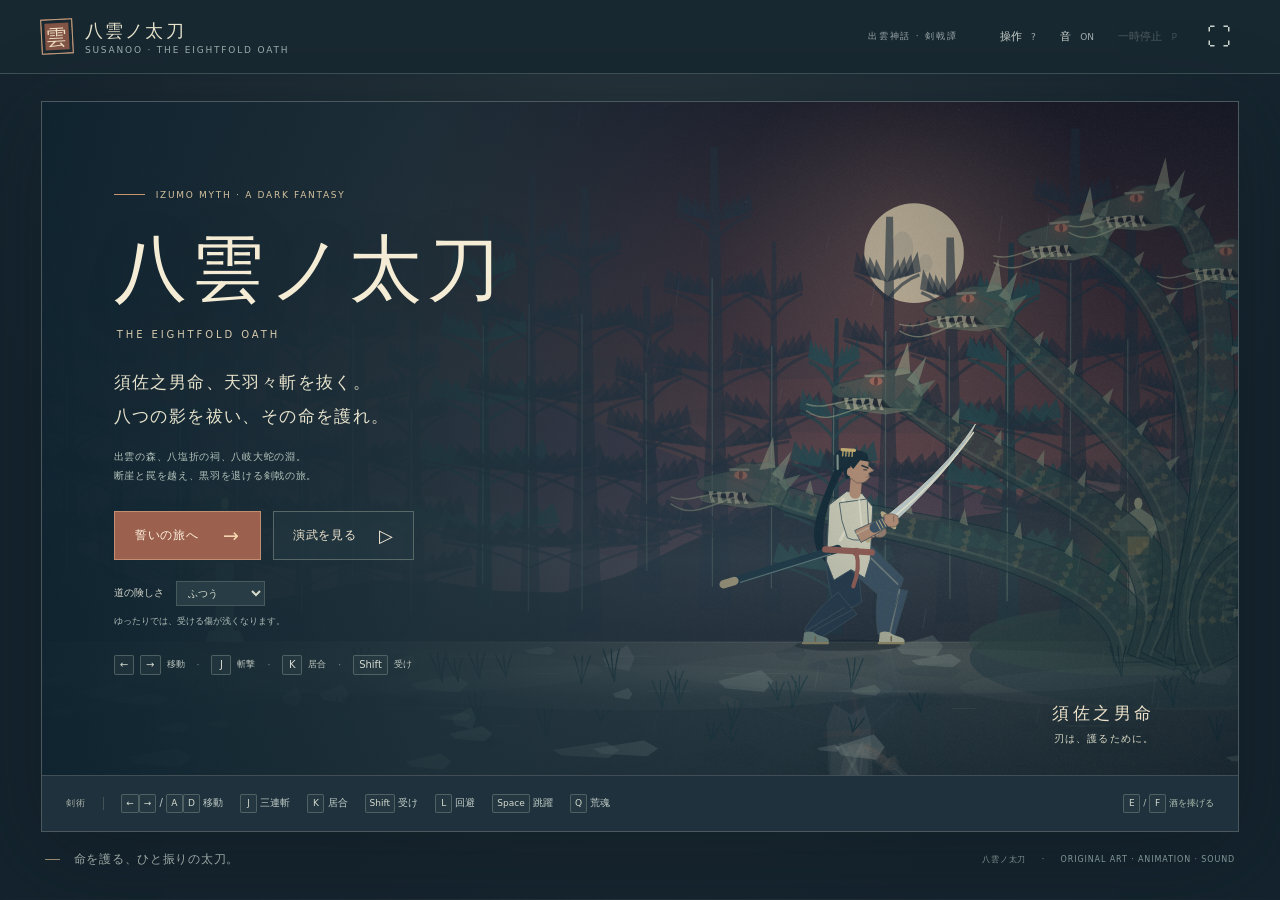
==== commit f03a872b: "Make touch jumping easier with separate thumb controls" ====
--- a/yakumo-no-tachi.html
+++ b/yakumo-no-tachi.html
@@ -17,6 +17,98 @@
 @media(max-width:800px){.title-copy{width:64%;margin-left:5.5%}.title-copy h1{font-size:clamp(31px,6.6vw,53px);margin:13px 0 9px;letter-spacing:.04em}.roman-title{font-size:7px;letter-spacing:.17em}.intro{font-size:11px;margin:12px 0 14px;letter-spacing:.03em}.title-detail,.title-side{display:none}.fighter-hud{width:29%}.spirit-row{gap:5px;margin-top:5px}.spirit-row>span{font-size:6px}.spirit-track{width:75%;height:2px}.spirit-row small{font-size:6px;padding:1px 2px;min-width:13px}.story-caption{bottom:45px;left:17px;right:17px;gap:9px;padding:8px 11px}.story-caption span{font-size:8px}.story-caption p{font-size:9px;margin-top:4px;line-height:1.75}.story-caption>i{width:3px;height:3px}.boss-hud{width:43%;bottom:45px;right:17px}.boss-heading{margin-bottom:6px;gap:5px}.boss-heading>span{font-size:14px}.boss-heading small{display:none}.boss-heading>b{font-size:9px}.head-bars{gap:3px}.head-bars small{font-size:7px;margin-bottom:3px}.head-bars b{height:4px}.boss-active .story-caption{width:49%;bottom:52px}.boss-banner>span{font-size:8px}.boss-banner h2{font-size:38px;margin:13px 0 10px}.boss-banner>i{font-size:10px}.interact-prompt{font-size:10px;padding:8px 11px}.ritual-meter{font-size:10px;width:160px}.ritual-meter>div{margin-top:11px}.center-card{min-width:315px;max-width:415px}.center-card h2{font-size:23px}#endPoem{font-size:11px;line-height:1.9;margin-bottom:15px}.touch-attack{gap:4px}.touch-controls button{width:40px}.touch-move>div button{width:40px}.touch-controls{gap:10px;padding:14px 15px}.end-stats{gap:29px}.controls-strip{display:none}.brand small{font-size:6px}}
 @media(max-width:480px){.title-copy{width:66%;margin-left:5%}.title-copy h1{font-size:29px;margin:10px 0 6px;letter-spacing:.025em}.roman-title{font-size:5px;letter-spacing:.15em}.intro{font-size:8px;line-height:1.9;margin:10px 0 11px}.title-copy .eyebrow{font-size:5px;letter-spacing:.03em}.fighter-hud{width:29%}.spirit-row{margin-top:4px;gap:4px}.spirit-row>span{font-size:5px}.spirit-track{width:67%}.spirit-row small{font-size:5px;min-width:9px;padding:0 1px}.story-caption{bottom:33px;left:11px;right:11px;padding:5px 7px;gap:6px}.story-caption span{font-size:6px;letter-spacing:.04em}.story-caption p{font-size:7px;margin-top:2px;letter-spacing:0;line-height:1.65}.story-caption>i{width:2px;height:2px}.boss-hud{width:44%;bottom:31px;right:11px}.boss-heading{margin-bottom:5px;gap:4px}.boss-heading>span{font-size:10px}.boss-heading>b{font-size:6px}.head-bars{gap:2px}.head-bars small{font-size:5px;margin-bottom:2px}.head-bars b{height:3px}.head-bars>div.cut small::after{font-size:4px}.boss-active .story-caption{width:45%;bottom:32px}.boss-banner h2{font-size:27px;margin:12px 0 7px}.boss-banner>span{font-size:6px}.boss-banner>i{font-size:8px}.chapter-banner h2{font-size:16px;letter-spacing:.12em}.interact-prompt{font-size:8px;padding:6px 8px;bottom:25%}.interact-prompt kbd{font-size:7px;min-width:14px}.ritual-meter{font-size:8px;width:125px}.ritual-meter>div{margin-top:8px}.touch-controls{padding:12px 9px;gap:7px}.touch-controls button{width:34px;height:46px;font-size:20px}.touch-move{gap:2px}.touch-move>div button{width:34px;height:22px;font-size:14px}.touch-attack{gap:3px}.touch-controls button small{font-size:6px}.center-card{min-width:268px;max-width:315px;padding:12px 20px 11px}.center-card h2{font-size:18px;margin:7px 0}.center-card p{font-size:7px;margin-bottom:8px;line-height:1.7}.center-card .primary-button{min-width:196px}#endPoem{font-size:8px;line-height:1.8;margin:3px 0 8px}.end-stats{gap:24px;margin-bottom:9px;padding:6px 0}.end-stats b{font-size:13px}.end-stats small{font-size:6px}.brand{font-size:14px}.brand small{font-size:5px}.top-actions{gap:8px}footer>small{font-size:5px}.controls-strip{display:none}}
 .center-card{max-height:calc(100% - 24px);overflow:auto;scrollbar-width:thin;scrollbar-color:#7d9389 #1d333e}
+
+/* Separate thumbs: movement on the left, a large jump button on the right. */
+.game-shell{
+  --touch-move-size:58px;
+  --touch-slash-size:62px;
+  --touch-jump-size:76px;
+  --touchbar-height:calc(44px + 12px + var(--touch-jump-size) + 24px + env(safe-area-inset-bottom,0px));
+}
+.touch-controls{
+  grid-template-columns:max-content minmax(0,1fr) max-content;
+  grid-template-areas:"extra extra extra" "move . attack";
+  align-items:end;
+  gap:12px 16px;
+  padding:12px max(12px,env(safe-area-inset-right,0px)) calc(12px + env(safe-area-inset-bottom,0px)) max(12px,env(safe-area-inset-left,0px));
+  -webkit-user-select:none;
+}
+.touch-controls button{flex-shrink:0;border-radius:10px;box-shadow:0 3px 0 #10252d;}
+.touch-controls button small{font-size:9px;line-height:1.2;margin-top:3px;}
+.touch-controls button.pressed{transform:translateY(2px);box-shadow:0 1px 0 #10252d;}
+.touch-move{grid-area:move;gap:8px;}
+.touch-controls .touch-move button{width:var(--touch-move-size);height:64px;font-size:30px;}
+.touch-secondary{grid-area:extra;display:grid;grid-template-columns:repeat(5,minmax(44px,1fr));gap:8px;}
+.touch-controls .touch-secondary button{width:100%;height:44px;font-size:18px;}
+.touch-secondary .kick-key{background:#805747;}
+.touch-secondary .storm-key{background:#4c6472;}
+.touch-attack{grid-area:attack;gap:12px;align-items:end;}
+.touch-controls .touch-attack .punch-key{width:var(--touch-slash-size);height:64px;font-size:27px;border-radius:18px;}
+.touch-controls .touch-attack .jump-key{
+  width:var(--touch-jump-size);height:var(--touch-jump-size);
+  border-radius:50%;border:2px solid #d1bc85;
+  background:#756d48;color:#fff0c8;font-size:31px;
+  box-shadow:0 4px 0 #293c38,inset 0 1px 0 #f6dfaa44;
+}
+.touch-controls .touch-attack .jump-key.pressed{background:#a69a5f;box-shadow:0 1px 0 #293c38;}
+@media(max-width:360px){
+  .game-shell{--touch-move-size:52px;--touch-slash-size:56px;--touch-jump-size:68px;}
+  .touch-controls{column-gap:10px;}
+  .touch-attack{gap:8px;}
+  .touch-secondary{gap:4px;}
+}
+@media(min-width:600px){
+  .game-shell{
+    --touch-move-size:clamp(52px,7vw,64px);
+    --touch-slash-size:clamp(60px,7.5vw,68px);
+    --touch-jump-size:clamp(72px,9vw,84px);
+    --touchbar-height:calc(var(--touch-jump-size) + 24px + env(safe-area-inset-bottom,0px));
+  }
+  .touch-controls{grid-template-areas:"move extra attack";column-gap:8px;align-items:center;}
+  .touch-secondary{gap:4px;}
+  .touch-attack{gap:8px;}
+}
+@media(max-width:800px),(pointer:coarse){
+  .touch-controls{display:grid;}
+  .game-shell:fullscreen{flex-direction:column;justify-content:space-between;}
+  .game-shell:fullscreen .stage{
+    width:min(100vw,calc((100vh - var(--touchbar-height))*1.777778));
+    width:min(100vw,calc((100svh - var(--touchbar-height))*1.777778));
+    max-height:none;flex:none;margin:auto 0;
+  }
+  .game-shell:fullscreen .touch-controls{position:static;width:100%;flex:none;background:#203641;}
+}
+@media(pointer:coarse) and (orientation:landscape){
+  .topbar{height:44px;}
+  main{padding:8px max(8px,env(safe-area-inset-right,0px)) 0 max(8px,env(safe-area-inset-left,0px));}
+  .game-shell{display:flex;flex-direction:column;align-items:center;}
+  .stage{
+    width:min(100%,calc((100vh - var(--touchbar-height) - 62px)*1.777778));
+    width:min(100%,calc((100svh - var(--touchbar-height) - 62px)*1.777778));
+    flex:none;
+  }
+  .touch-controls{width:100%;}
+  footer{display:none;}
+}
+@media(pointer:coarse) and (orientation:landscape) and (max-height:500px){
+  .title-copy{width:64%;margin-left:5%;padding-bottom:0;}
+  .title-copy h1{font-size:clamp(26px,3.5vw,34px);margin:8px 0 6px;letter-spacing:.04em;}
+  .title-copy .eyebrow{font-size:5px;letter-spacing:.1em;gap:6px;}
+  .roman-title{font-size:6px;letter-spacing:.18em;}
+  .intro{font-size:10px;line-height:1.7;margin:10px 0;}
+  .title-detail,.title-side,.title-control,.difficulty>span{display:none;}
+  .title-actions{gap:8px;}
+  .title-actions button{font-size:9px;min-height:32px;padding:6px 9px;gap:12px;}
+  .difficulty{font-size:8px;margin-top:8px;gap:8px;}
+  .difficulty select{font-size:8px;padding:3px 6px;}
+  .hud{top:12px;left:14px;right:14px;}
+  .fighter-hud{width:29%;}.hud-name{font-size:9px;gap:4px;}.hud-name small{font-size:6px;}
+  .journey-hud{min-width:90px;}.journey-hud strong{font-size:10px;}.journey-hud>span,.journey-hud>small{font-size:6px;}
+  .stamina-track,.spirit-track{width:70%;}.enemy-caption{display:none;}
+  .bottom-hud{left:14px;right:14px;bottom:9px;}.hint{font-size:7px;}.score>b{font-size:11px;}.score small{display:none;}
+  .boss-hud{width:44%;right:14px;bottom:45px;}.boss-heading>span{font-size:14px;}.boss-heading small{display:none;}.boss-heading>b{font-size:8px;}
+  .story-caption{left:14px;right:14px;bottom:43px;padding:6px 9px;}.story-caption span{font-size:8px;}.story-caption p{font-size:9px;}
+}
 </style>
 </head>
 <body>
@@ -34,7 +126,11 @@
     <div class="title-screen overlay" id="titleScreen"><div class="title-copy"><div class="eyebrow"><i></i> IZUMO MYTH · A DARK FANTASY</div><h1>八雲ノ太刀</h1><div class="roman-title">THE EIGHTFOLD OATH</div><p class="intro">須佐之男命、天羽々斬を抜く。<br>八つの影を祓い、その命を護れ。</p><p class="title-detail">出雲の森、八塩折の祠、八岐大蛇の淵。<br>断崖と罠を越え、黒羽を退ける剣戟の旅。</p><div class="title-actions"><button id="playButton" class="primary-button">誓いの旅へ <span>→</span></button><button id="demoButton" class="secondary-button">演武を見る <span>▷</span></button></div><label class="difficulty">道の険しさ <select id="difficulty"><option value="normal">ふつう</option><option value="gentle">ゆったり</option></select><span>ゆったりでは、受ける傷が浅くなります。</span></label><div class="title-control"><kbd>←</kbd><kbd>→</kbd> 移動 <em>·</em><kbd>J</kbd> 斬撃 <em>·</em><kbd>K</kbd> 居合 <em>·</em><kbd>Shift</kbd> 受け</div></div><div class="title-side">須佐之男命 <span>刃は、護るために。</span></div></div>
     <div class="pause-screen overlay hidden" id="pauseScreen"><div class="center-card"><span class="eyebrow">THE OATH WILL WAIT</span><h2>刃を休め、息を整える。</h2><p>出雲の風は、ここで待っている。</p><button class="primary-button" id="resumeButton">誓いの旅を続ける <span>→</span></button><button class="text-button" id="pauseTitleButton">タイトルへ</button></div></div>
     <div class="end-screen overlay hidden" id="endScreen"><div class="center-card"><span class="eyebrow" id="endEnglish">THE OATH ENDURES</span><h2 id="endTitle">誓いは、まだ尽きぬ。</h2><p id="endDetail"></p><blockquote id="endPoem" class="hidden">八雲立つ　出雲八重垣<br>妻籠みに　八重垣作る<br>その八重垣を</blockquote><div class="end-stats"><div><small>祓いの誉</small><b id="endScore">0</b></div><div><small>受け流し</small><b id="endParries">0</b></div><div><small>祓った首</small><b id="endHeads">0</b></div></div><button class="primary-button" id="retryButton">この幕から再挑戦 <span>→</span></button><button class="text-button" id="endTitleButton">タイトルへ</button></div></div>
-  </div><div class="touch-controls" id="touchControls" aria-label="タッチ操作"><div class="touch-move"><button data-input="left" aria-label="左へ">◁</button><div><button data-input="jump" aria-label="跳ぶ">跳</button><button data-input="interact" aria-label="酒を捧げる">奉</button></div><button data-input="right" aria-label="右へ">▷</button></div><div class="touch-attack"><button data-input="guard">受<small>受け流し</small></button><button data-input="dodge">避<small>回避</small></button><button data-input="slash" class="punch-key">斬<small>三連撃</small></button><button data-input="iai" class="kick-key">居<small>居合</small></button><button data-input="storm" class="storm-key">雷<small>荒魂</small></button></div></div><div class="controls-strip"><span class="control-caption">剣術</span><span><kbd>←</kbd><kbd>→</kbd> / <kbd>A</kbd><kbd>D</kbd> 移動</span><span><kbd>J</kbd> 三連斬</span><span><kbd>K</kbd> 居合</span><span><kbd>Shift</kbd> 受け</span><span><kbd>L</kbd> 回避</span><span><kbd>Space</kbd> 跳躍</span><span><kbd>Q</kbd> 荒魂</span><span class="controls-more"><kbd>E</kbd> / <kbd>F</kbd> 酒を捧げる</span></div></section><footer><span><i></i> 命を護る、ひと振りの太刀。</span><small>八雲ノ太刀 <b>·</b> ORIGINAL ART · ANIMATION · SOUND</small></footer></main>
+  </div><div class="touch-controls" id="touchControls" aria-label="タッチ操作">
+    <div class="touch-move" aria-label="移動"><button data-input="left" aria-label="左へ">◁</button><button data-input="right" aria-label="右へ">▷</button></div>
+    <div class="touch-secondary" aria-label="補助の剣術"><button data-input="guard" aria-label="受け流し">受<small>受け流し</small></button><button data-input="dodge" aria-label="回避">避<small>回避</small></button><button data-input="iai" class="kick-key" aria-label="居合">居<small>居合</small></button><button data-input="storm" class="storm-key" aria-label="荒魂">雷<small>荒魂</small></button><button data-input="interact" aria-label="酒を捧げる">奉<small>奉納</small></button></div>
+    <div class="touch-attack" aria-label="攻撃とジャンプ"><button data-input="slash" class="punch-key" aria-label="三連斬">斬<small>三連撃</small></button><button data-input="jump" class="jump-key" aria-label="ジャンプ">跳<small>ジャンプ</small></button></div>
+  </div><div class="controls-strip"><span class="control-caption">剣術</span><span><kbd>←</kbd><kbd>→</kbd> / <kbd>A</kbd><kbd>D</kbd> 移動</span><span><kbd>J</kbd> 三連斬</span><span><kbd>K</kbd> 居合</span><span><kbd>Shift</kbd> 受け</span><span><kbd>L</kbd> 回避</span><span><kbd>Space</kbd> 跳躍</span><span><kbd>Q</kbd> 荒魂</span><span class="controls-more"><kbd>E</kbd> / <kbd>F</kbd> 酒を捧げる</span></div></section><footer><span><i></i> 命を護る、ひと振りの太刀。</span><small>八雲ノ太刀 <b>·</b> ORIGINAL ART · ANIMATION · SOUND</small></footer></main>
   <dialog id="helpDialog"><div class="dialog-heading"><div><span class="eyebrow">WAY OF THE SACRED BLADE</span><h2>刃の道、誓いの道。</h2></div><button id="closeHelp" class="icon-button" aria-label="閉じる">×</button></div><div class="help-grid"><div><h3>斬る・抜く</h3><p><kbd>J</kbd> / <kbd>Z</kbd> で斬撃。戻しの間に次を押すと、袈裟斬り→返し斬り→唐竹割りの三連撃。</p><p><kbd>K</kbd> / <kbd>X</kbd> で居合。溜めは長いが、敵の構えを崩す強い一撃。空中で斬ると「飛燕」。</p></div><div><h3>受ける・避ける</h3><p><kbd>Shift</kbd> で敵の方向を向いて受ける。刃・牙が届く直前に構えると受け流し。相手に隙が生まれ、荒魂が溜まります。</p><p><kbd>L</kbd> / <kbd>C</kbd> で向いている方向へ回避。<kbd>Space</kbd> / <kbd>W</kbd> / <kbd>↑</kbd> で跳ぶ。毒の息・薙ぎ払いは、跳躍か回避でかわします。</p></div><div><h3>荒魂・天雷</h3><p>斬撃を当て、受け流すと「荒魂」が溜まります。満ちたら <kbd>Q</kbd> / <kbd>U</kbd> で天雷を呼ぶ強力な斬撃。</p><p>剣術・跳躍・回避は気力を使います。刃を休めれば回復。気力の尽きた受けは崩されます。</p></div><div><h3>断崖と罠を越える</h3><p><kbd>Space</kbd> / <kbd>↑</kbd> / <kbd>W</kbd> で跳び、左右で向こう岸へ。落とし穴に落ちると体力を失い、手前へ戻ります。</p><p>竹の牙と呪炎は、光る予兆で見極める。跳び越えるか、罠が収まるのを待って進みます。</p></div><div><h3>一羽の黒羽を退ける</h3><p>一幕目の終わりにカラスが急降下。相手の方向を向き <kbd>Shift</kbd> で受け流し、低く舞う隙に <kbd>J</kbd> で斬る。跳んで空中斬りを当てることもできます。</p><p>撃退するとカラスが飛び去り、次の幕への道が開きます。</p></div><div><h3>大蛇を祓う</h3><p>二幕目の穢れを倒し、祠の八つの酒槽に近づいて <kbd>E</kbd> / <kbd>F</kbd>。八塩折の酒を捧げ、淵へ進みます。</p><p>大蛇の首は攻撃後に低く降ります。赤い予兆をかわし、その隙を斬る。八つの首を祓うと物語の結末へ。</p></div></div><div class="help-bottom">←→ / A・D で移動。P / Esc で一時停止。敗れたら、その幕から再挑戦。<br>スマートフォンは画面下のボタンで操作。横向き・全画面にすると、景色と刃の動きが大きく見えます。<br>「演武を見る」では、須佐之男命が自動で剣を振るい、儀式から大蛇の討伐まで進みます。</div></dialog>
   <script>/* 八雲ノ太刀 — sword combat, the offering, and eight independent serpent heads. */
 (function(root){
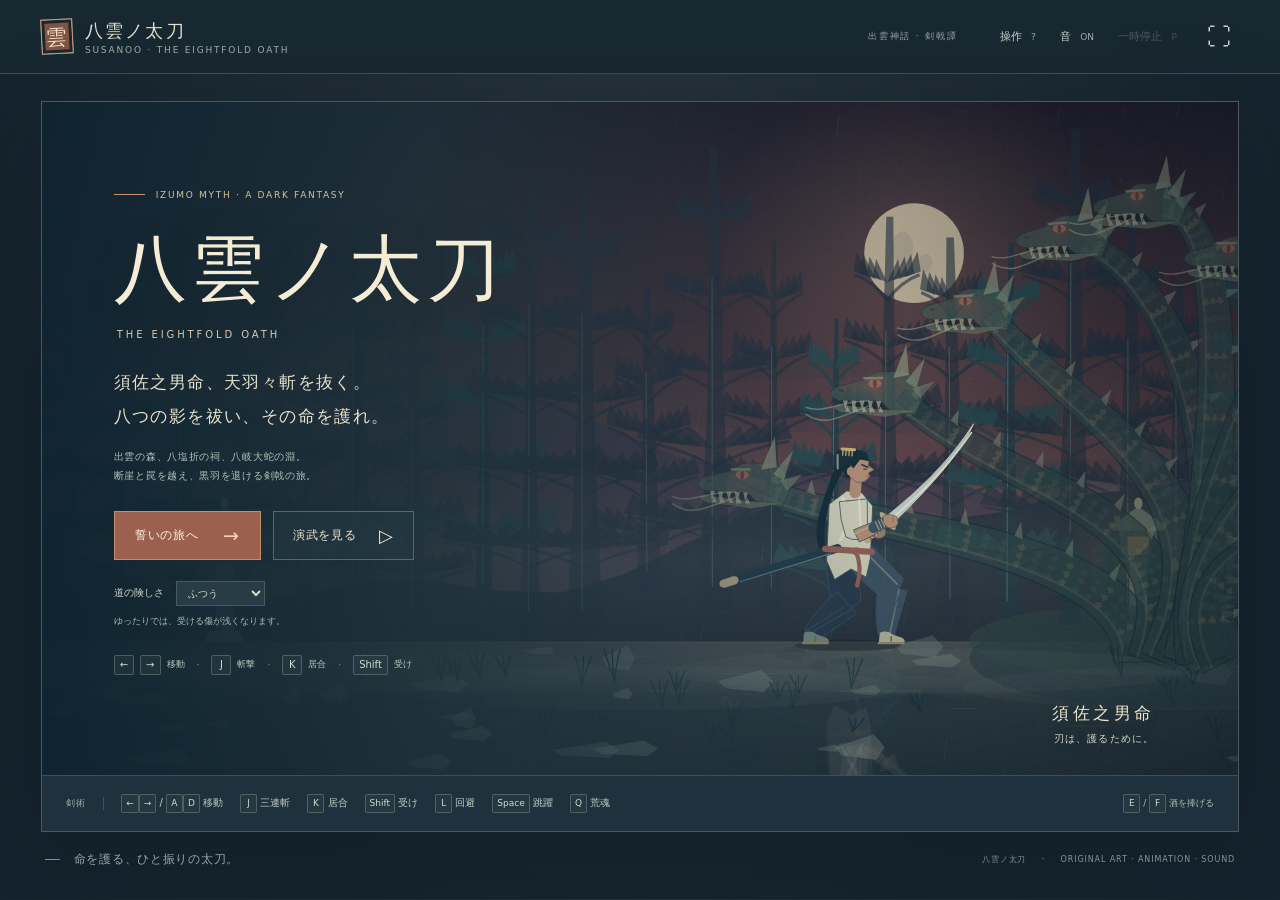
==== commit 882dba09: "Spawn the second forest encounter simultaneously from both sides" ====
--- a/yakumo-no-tachi.html
+++ b/yakumo-no-tachi.html
@@ -151,7 +151,8 @@
   ];
   const ENEMIES=[
     {x:860,name:'穢れの刀影',hp:100,chapter:0,style:'shade',color:'ash'},
-    {x:1560,name:'樹骸の守り手',hp:140,chapter:0,style:'ward',color:'moss'},
+    {x:1560,name:'樹骸の守り手',hp:70,chapter:0,style:'ward',color:'moss',spawnAt:1500,spawnSide:-1},
+    {x:1560,name:'樹骸の守り手',hp:70,chapter:0,style:'ward',color:'moss',spawnAt:1500,spawnSide:1},
     {x:2600,name:'祠を喰む鬼影',hp:125,chapter:1,style:'swift',color:'rust'},
     {x:3320,name:'夜祭の荒武者',hp:165,chapter:1,style:'brute',color:'bone'}
   ];
@@ -192,8 +193,8 @@
     constructor(options={}){
       this.demo=!!options.demo;this.difficulty=options.difficulty||'normal';this.chapter=options.checkpoint||0;
       this.player=fighter({x:CHAPTERS[this.chapter].spawn,name:'須佐之男命',active:true});
-      this.enemies=ENEMIES.map((e,id)=>fighter(Object.assign({},e,{id,maxHp:e.hp,dir:-1,team:'enemy',
-        defeated:e.chapter<this.chapter,hp:e.chapter<this.chapter?0:e.hp,action:e.chapter<this.chapter?'dead':'idle',aiTimer:.65+id*.13})));
+      this.enemies=ENEMIES.map((e,id)=>fighter(Object.assign({},e,{id,maxHp:e.hp,pending:!!e.spawnAt,dir:-1,team:'enemy',
+        defeated:e.chapter<this.chapter,hp:e.chapter<this.chapter?0:e.hp,action:e.chapter<this.chapter?'dead':'idle',aiTimer:.65+(id>2?id-1:id)*.13})));
       this.boss=serpent();this.offering=this.chapter===2;this.comb=this.chapter>0;this.storm=0;
       this.phase='playing';this.time=0;this.realTime=0;this.events=[];this.hitstop=0;this.slowTimer=0;
       this.endAge=0;this.ritualAge=0;this.introAge=0;this.storyStep=-1;this.attackSerial=0;
@@ -215,7 +216,7 @@
       f.walk=(GAIT.stance-.5)*Math.PI*2-f.walk;
     }
     free(f){return ['idle','walk','guard','crouch','jump'].includes(f.action);}
-    enemy(){return this.enemies.filter(e=>!e.defeated&&e.chapter===this.chapter).sort((a,b)=>Math.abs(a.x-this.player.x)-Math.abs(b.x-this.player.x))[0]||null;}
+    enemy(){return this.enemies.filter(e=>!e.defeated&&!e.pending&&e.chapter===this.chapter).sort((a,b)=>Math.abs(a.x-this.player.x)-Math.abs(b.x-this.player.x))[0]||null;}
     targetHead(){return this.boss.heads.find(h=>['warn','strike','open'].includes(h.phase))||null;}
     pitAt(x){return this.pits.find(p=>x>p.x&&x<p.x+p.width)||null;}
     request(f,name){
@@ -396,7 +397,7 @@
       if(c.phase==='gone')return;
       if(c.phase==='retreat'){c.dir=1;c.x+=dt*270;c.y+=dt*180;if(c.t>2.4)c.phase='gone';return;}
       if(!c.active){
-        if(this.chapter!==0||p.x<1660||this.enemy())return;
+        if(this.chapter!==0||p.x<1660||this.enemies.some(e=>!e.defeated&&e.chapter===0))return;
         c.active=true;c.phase='circle';c.t=0;c.cycles=0;
         this.emit('crowEncounter',{x:c.x,name:'禍つ黒羽'});this.emit('story',{speaker:'禍つ黒羽',text:'一羽のカラスが道を塞ぐ。羽ばたきの予兆を見切り、低く舞う隙を斬れ。',duration:4.5});
         this.prompt='黒羽の急降下を受け流し、低く飛ぶ隙を斬れ。';
@@ -607,14 +608,21 @@
       const controls=this.demo?this.autoPlayer():input;
       if(controls.interact&&this.interact())return;
       this.controls(p,controls,dt);
+      // Both guards emerge on the same frame, on safe ground beyond the forest pit.
       for(const e of this.enemies){
-        if(!e.defeated&&e.chapter===this.chapter&&Math.abs(e.x-p.x)<540&&!e.active){e.active=true;this.emit('encounter',{name:e.name});}
+        if(e.pending&&!e.defeated&&e.chapter===this.chapter&&p.x>=e.spawnAt&&Math.abs(p.y)<1){
+          e.pending=false;e.active=true;e.x=p.x+e.spawnSide*200;e.safeX=e.x;e.dir=-e.spawnSide;e.aiTimer=.8;
+          this.emit('encounter',{name:e.name,side:e.spawnSide});
+        }
+      }
+      for(const e of this.enemies){
+        if(!e.defeated&&!e.pending&&e.chapter===this.chapter&&Math.abs(e.x-p.x)<540&&!e.active){e.active=true;this.emit('encounter',{name:e.name});}
         this.enemyAI(e,dt);
       }
       this.updateFighter(p,dt);
       if(this.pitScene)return;
       for(const e of this.enemies){
-        this.updateFighter(e,dt);if(e.defeated||e.chapter!==this.chapter)continue;
+        if(e.pending)continue;this.updateFighter(e,dt);if(e.defeated||e.chapter!==this.chapter)continue;
         const dx=e.x-p.x;if(Math.abs(dx)<68&&Math.abs(e.y-p.y)<70&&p.invincible<=0){const d=(68-Math.abs(dx))*(dx>=0?1:-1)/2;e.x+=d;p.x-=d;}
         const m=MOVES[p.action],n=MOVES[e.action];
         if(m&&!p.hitUsed&&p.t>=m.active[0]&&p.t<=m.active[1]&&(e.x-p.x)*p.dir>0&&Math.abs(dx)<m.range&&Math.abs(e.y-p.y)<120)this.hitEnemy(e,p.action);
@@ -1402,7 +1410,7 @@
       for(const x of [220,1320,2030,2860,3590,3960,4710,5820])this.stoneLamp(c,x);
       if(game.chapter===0&&!game.attract)this.woman(c,405,.82);
       this.serpent(c,game);this.warnings(c,game);
-      const actors=[...game.enemies,game.player];
+      const actors=[...game.enemies.filter(e=>!e.pending),game.player];
       c.save();c.beginPath();c.rect(0,G+8,W,H-G);c.clip();for(const f of actors)if(!game.pitAt(f.x)&&f.y>=0)this.actor(c,f,0,true);c.restore();
       for(const f of actors){
         const pit=f.y< -60&&game.pitAt(f.x);
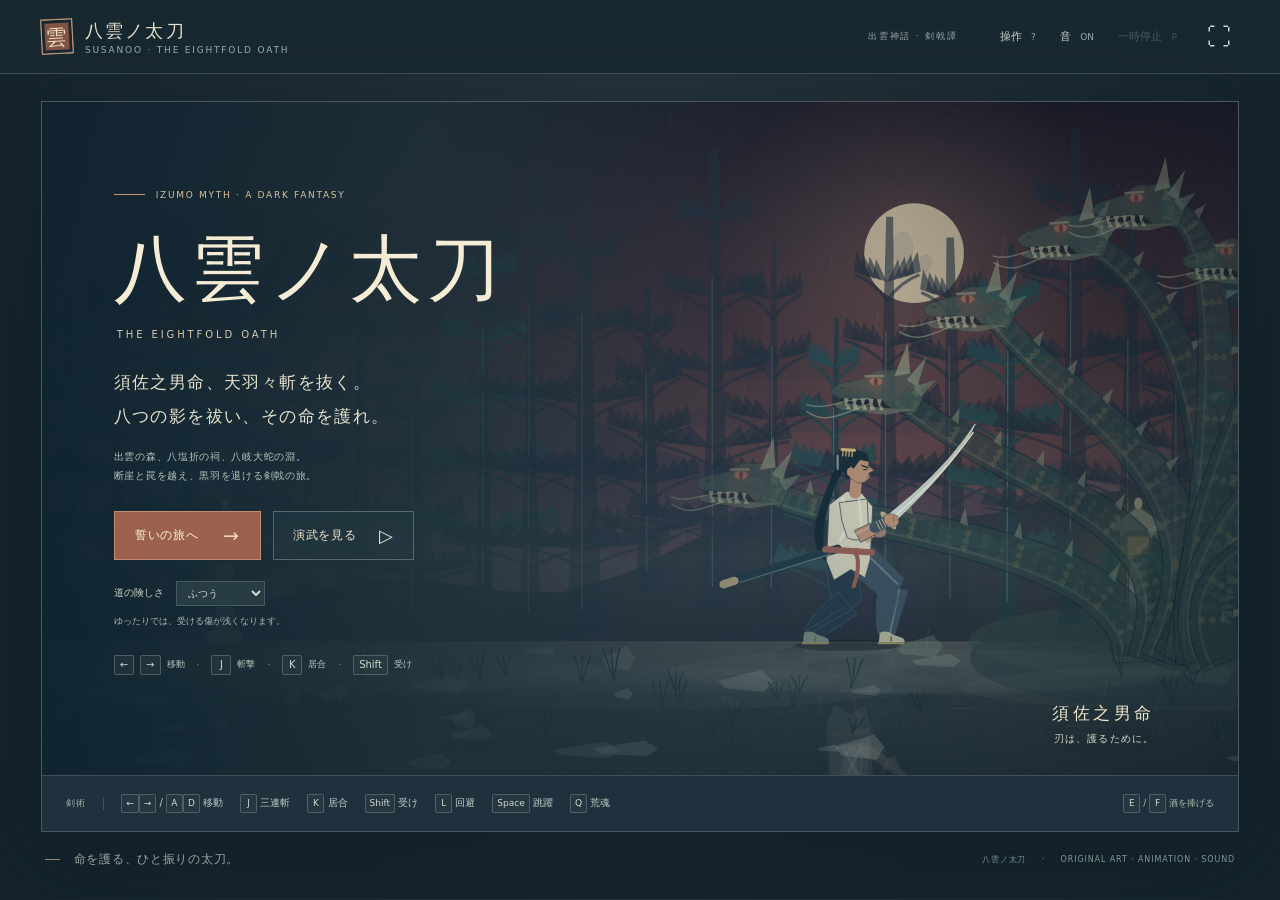
==== commit 23367403: "Move the simultaneous pincer encounter to the sake guards" ====
--- a/yakumo-no-tachi.html
+++ b/yakumo-no-tachi.html
@@ -151,10 +151,10 @@
   ];
   const ENEMIES=[
     {x:860,name:'穢れの刀影',hp:100,chapter:0,style:'shade',color:'ash'},
-    {x:1560,name:'樹骸の守り手',hp:70,chapter:0,style:'ward',color:'moss',spawnAt:1500,spawnSide:-1},
-    {x:1560,name:'樹骸の守り手',hp:70,chapter:0,style:'ward',color:'moss',spawnAt:1500,spawnSide:1},
+    {x:1560,name:'樹骸の守り手',hp:140,chapter:0,style:'ward',color:'moss'},
     {x:2600,name:'祠を喰む鬼影',hp:125,chapter:1,style:'swift',color:'rust'},
-    {x:3320,name:'夜祭の荒武者',hp:165,chapter:1,style:'brute',color:'bone'}
+    {x:3320,name:'夜祭の荒武者',hp:83,chapter:1,style:'brute',color:'bone',spawnAt:3400,spawnSide:-1},
+    {x:3320,name:'夜祭の荒武者',hp:82,chapter:1,style:'brute',color:'bone',spawnAt:3400,spawnSide:1}
   ];
   const HEAD_NAMES=['壱ノ首','弐ノ首','参ノ首','肆ノ首','伍ノ首','陸ノ首','漆ノ首','捌ノ首'];
   const GAIT={stride:40,stance:.6,scale:1.25,cycle:2*40*1.25/.6};
@@ -194,7 +194,7 @@
       this.demo=!!options.demo;this.difficulty=options.difficulty||'normal';this.chapter=options.checkpoint||0;
       this.player=fighter({x:CHAPTERS[this.chapter].spawn,name:'須佐之男命',active:true});
       this.enemies=ENEMIES.map((e,id)=>fighter(Object.assign({},e,{id,maxHp:e.hp,pending:!!e.spawnAt,dir:-1,team:'enemy',
-        defeated:e.chapter<this.chapter,hp:e.chapter<this.chapter?0:e.hp,action:e.chapter<this.chapter?'dead':'idle',aiTimer:.65+(id>2?id-1:id)*.13})));
+        defeated:e.chapter<this.chapter,hp:e.chapter<this.chapter?0:e.hp,action:e.chapter<this.chapter?'dead':'idle',aiTimer:.65+id*.13})));
       this.boss=serpent();this.offering=this.chapter===2;this.comb=this.chapter>0;this.storm=0;
       this.phase='playing';this.time=0;this.realTime=0;this.events=[];this.hitstop=0;this.slowTimer=0;
       this.endAge=0;this.ritualAge=0;this.introAge=0;this.storyStep=-1;this.attackSerial=0;
@@ -552,7 +552,7 @@
       return input;
     }
     interact(){
-      if(this.chapter!==1||this.offering||this.enemy()||Math.abs(this.player.x-3650)>145||this.player.y>1)return false;
+      if(this.chapter!==1||this.offering||this.enemies.some(e=>!e.defeated&&e.chapter===1)||Math.abs(this.player.x-3650)>145||this.player.y>1)return false;
       this.phase='ritual';this.ritualAge=0;this.player.vx=0;this.action(this.player,'ritual');
       this.emit('ritual');this.emit('story',{speaker:'須佐之男命',text:'八つの門に、八つの酒槽。八塩折の酒で、大蛇を誘おう。',duration:5});return true;
     }
@@ -608,7 +608,7 @@
       const controls=this.demo?this.autoPlayer():input;
       if(controls.interact&&this.interact())return;
       this.controls(p,controls,dt);
-      // Both guards emerge on the same frame, on safe ground beyond the forest pit.
+      // Both sake guards emerge on the same frame, beyond the shrine flame trap.
       for(const e of this.enemies){
         if(e.pending&&!e.defeated&&e.chapter===this.chapter&&p.x>=e.spawnAt&&Math.abs(p.y)<1){
           e.pending=false;e.active=true;e.x=p.x+e.spawnSide*200;e.safeX=e.x;e.dir=-e.spawnSide;e.aiTimer=.8;
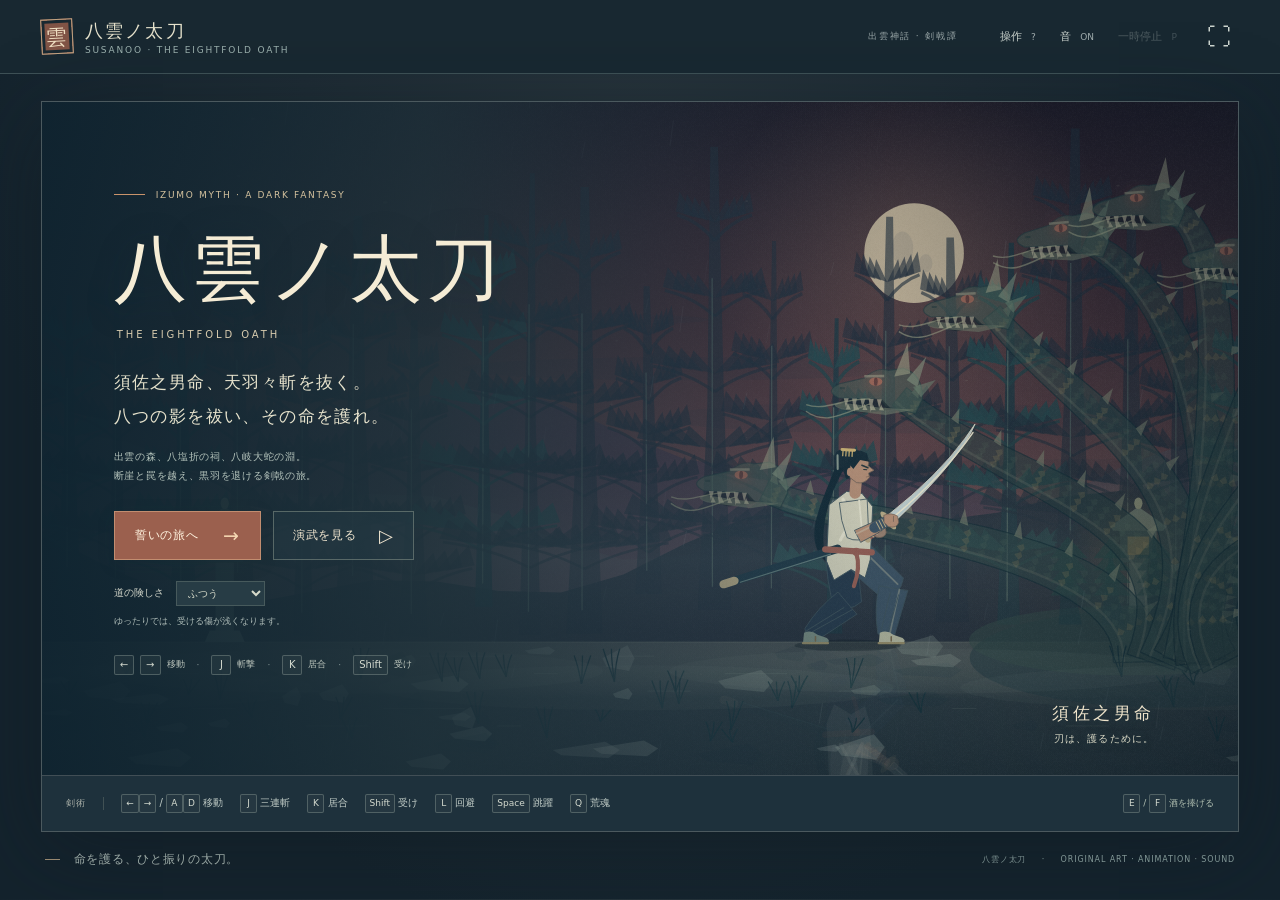
==== commit 8487d412: "Fix shrine offering prompt to match ritual eligibility" ====
--- a/yakumo-no-tachi.html
+++ b/yakumo-no-tachi.html
@@ -1502,7 +1502,7 @@
   for(const h of game.boss.heads){const d=$('head'+h.id);d.querySelector('i').style.width=h.hp/h.maxHp*100+'%';d.classList.toggle('cut',h.hp<=0);d.classList.toggle('active',['warn','strike','open'].includes(h.phase));}
   $('hintText').textContent=game.demo?'自動演武 — 須佐之男命が刃を振るい、誓いを果たします。':game.prompt;
   $('scoreText').textContent=String(game.score).padStart(5,'0');$('comboText').textContent=game.chain>1&&game.chainAge>0?game.chain+' 連斬':'';
-  const canOffer=game.chapter===1&&!game.offering&&!game.enemy()&&Math.abs(p.x-3650)<150&&game.phase==='playing';
+  const canOffer=game.chapter===1&&!game.offering&&!game.enemies.some(e=>!e.defeated&&e.chapter===1)&&Math.abs(p.x-3650)<=145&&p.y<=1&&game.phase==='playing';
   $('interactPrompt').classList.toggle('hidden',!canOffer);$('ritualMeter').classList.toggle('hidden',game.phase!=='ritual');
   $('ritualFill').style.width=game.ritualAge/3.6*100+'%';
   $('stage').classList.toggle('boss-active',game.boss.active&&game.phase!=='ending'&&game.phase!=='won');
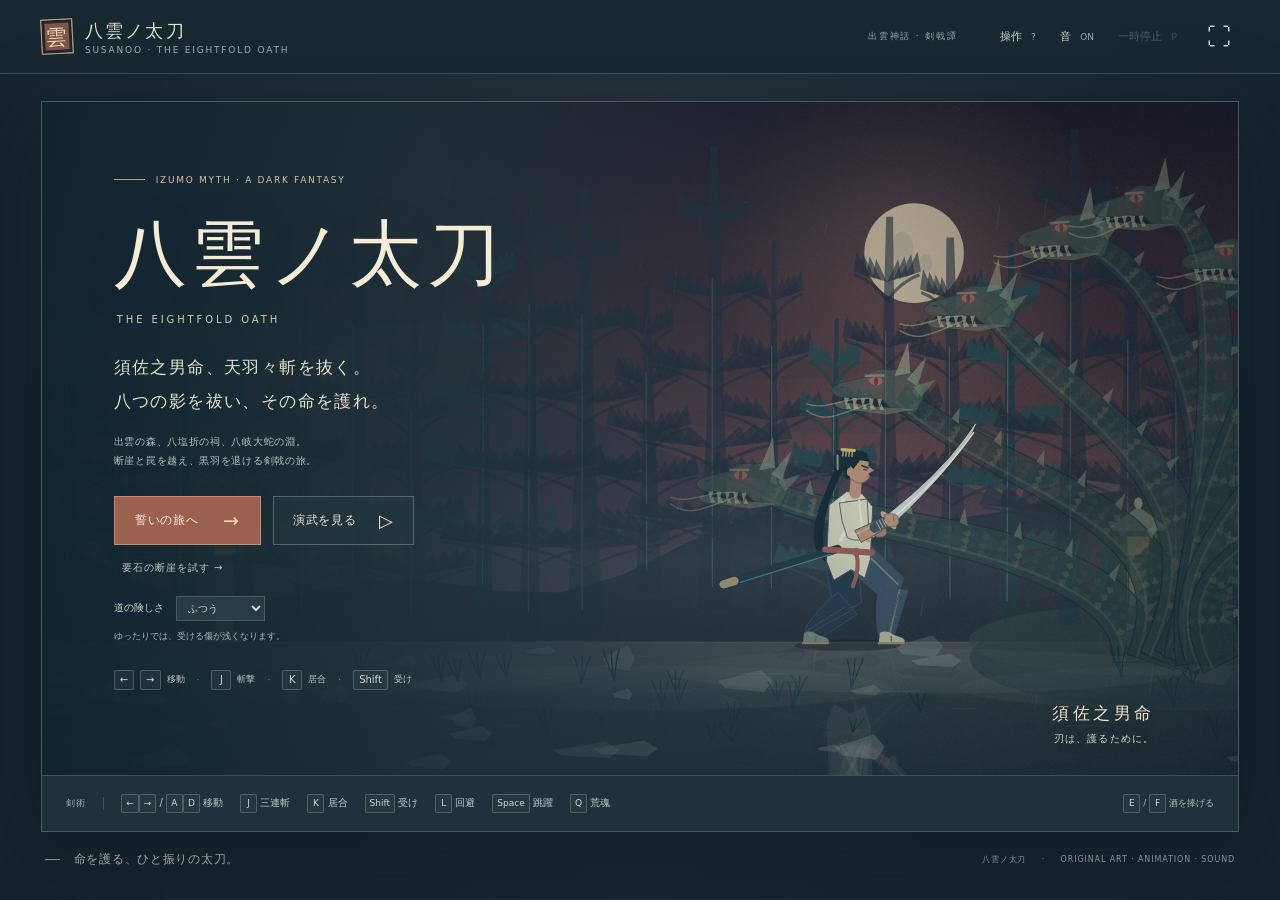
==== commit 8e3b78a3: "Add a chasm crossed by four bouncing celestial keystones" ====
--- a/yakumo-no-tachi.html
+++ b/yakumo-no-tachi.html
@@ -123,7 +123,7 @@
     <div id="ritualMeter" class="ritual-meter hidden"><span>八つの酒槽を満たす</span><div><i id="ritualFill"></i></div></div>
     <div id="chapterBanner" class="chapter-banner hidden"><span id="bannerNumber">第一幕</span><h2 id="bannerName">哭く、出雲の森</h2><i></i></div>
     <div id="bossBanner" class="boss-banner hidden"><span>山を覆う、その影</span><h2>八岐大蛇</h2><i>八つの首、八つの尾。<br>命を護る、ひと振りの太刀。</i></div>
-    <div class="title-screen overlay" id="titleScreen"><div class="title-copy"><div class="eyebrow"><i></i> IZUMO MYTH · A DARK FANTASY</div><h1>八雲ノ太刀</h1><div class="roman-title">THE EIGHTFOLD OATH</div><p class="intro">須佐之男命、天羽々斬を抜く。<br>八つの影を祓い、その命を護れ。</p><p class="title-detail">出雲の森、八塩折の祠、八岐大蛇の淵。<br>断崖と罠を越え、黒羽を退ける剣戟の旅。</p><div class="title-actions"><button id="playButton" class="primary-button">誓いの旅へ <span>→</span></button><button id="demoButton" class="secondary-button">演武を見る <span>▷</span></button></div><label class="difficulty">道の険しさ <select id="difficulty"><option value="normal">ふつう</option><option value="gentle">ゆったり</option></select><span>ゆったりでは、受ける傷が浅くなります。</span></label><div class="title-control"><kbd>←</kbd><kbd>→</kbd> 移動 <em>·</em><kbd>J</kbd> 斬撃 <em>·</em><kbd>K</kbd> 居合 <em>·</em><kbd>Shift</kbd> 受け</div></div><div class="title-side">須佐之男命 <span>刃は、護るために。</span></div></div>
+    <div class="title-screen overlay" id="titleScreen"><div class="title-copy"><div class="eyebrow"><i></i> IZUMO MYTH · A DARK FANTASY</div><h1>八雲ノ太刀</h1><div class="roman-title">THE EIGHTFOLD OATH</div><p class="intro">須佐之男命、天羽々斬を抜く。<br>八つの影を祓い、その命を護れ。</p><p class="title-detail">出雲の森、八塩折の祠、八岐大蛇の淵。<br>断崖と罠を越え、黒羽を退ける剣戟の旅。</p><div class="title-actions"><button id="playButton" class="primary-button">誓いの旅へ <span>→</span></button><button id="demoButton" class="secondary-button">演武を見る <span>▷</span></button></div><button id="keystoneButton" class="text-button">要石の断崖を試す →</button><label class="difficulty">道の険しさ <select id="difficulty"><option value="normal">ふつう</option><option value="gentle">ゆったり</option></select><span>ゆったりでは、受ける傷が浅くなります。</span></label><div class="title-control"><kbd>←</kbd><kbd>→</kbd> 移動 <em>·</em><kbd>J</kbd> 斬撃 <em>·</em><kbd>K</kbd> 居合 <em>·</em><kbd>Shift</kbd> 受け</div></div><div class="title-side">須佐之男命 <span>刃は、護るために。</span></div></div>
     <div class="pause-screen overlay hidden" id="pauseScreen"><div class="center-card"><span class="eyebrow">THE OATH WILL WAIT</span><h2>刃を休め、息を整える。</h2><p>出雲の風は、ここで待っている。</p><button class="primary-button" id="resumeButton">誓いの旅を続ける <span>→</span></button><button class="text-button" id="pauseTitleButton">タイトルへ</button></div></div>
     <div class="end-screen overlay hidden" id="endScreen"><div class="center-card"><span class="eyebrow" id="endEnglish">THE OATH ENDURES</span><h2 id="endTitle">誓いは、まだ尽きぬ。</h2><p id="endDetail"></p><blockquote id="endPoem" class="hidden">八雲立つ　出雲八重垣<br>妻籠みに　八重垣作る<br>その八重垣を</blockquote><div class="end-stats"><div><small>祓いの誉</small><b id="endScore">0</b></div><div><small>受け流し</small><b id="endParries">0</b></div><div><small>祓った首</small><b id="endHeads">0</b></div></div><button class="primary-button" id="retryButton">この幕から再挑戦 <span>→</span></button><button class="text-button" id="endTitleButton">タイトルへ</button></div></div>
   </div><div class="touch-controls" id="touchControls" aria-label="タッチ操作">
@@ -161,13 +161,21 @@
   const PITS=[
     {id:'forest-gap',x:1130,width:140,chapter:0},
     {id:'shrine-gap',x:2110,width:138,chapter:1},
-    {id:'serpent-gap',x:4170,width:152,chapter:2}
+    {id:'serpent-gap',x:4080,width:690,chapter:2,keystones:true}
   ];
   const TRAPS=[
     {id:'bamboo-teeth',type:'spikes',x:495,width:86,height:64,chapter:0,period:3.1,warning:1.1,duration:.85,offset:.35},
     {id:'cursed-flame',type:'flame',x:2920,width:82,height:88,chapter:1,period:3.4,warning:1,duration:.95,offset:.4},
-    {id:'serpent-teeth',type:'spikes',x:4480,width:94,height:72,chapter:2,period:3.0,warning:.9,duration:.9,offset:1.1}
+    {id:'serpent-teeth',type:'spikes',x:4780,width:94,height:72,chapter:2,period:3.0,warning:.9,duration:.9,offset:1.1}
   ];
+  const KEYSTONES=[
+    {id:'keystone-1',x:4200,y:60,width:112,phase:0},
+    {id:'keystone-2',x:4360,y:95,width:112,phase:1.4},
+    {id:'keystone-3',x:4520,y:85,width:112,phase:2.8},
+    {id:'keystone-4',x:4680,y:50,width:112,phase:4.2}
+  ];
+  function keystonePose(stone,time){return {x:stone.x+16*Math.sin(time*.95+stone.phase),
+    y:stone.y+20*Math.sin(time*1.7+stone.phase),width:stone.width};}
   function trapState(trap,time){
     const elapsed=time+trap.offset,age=((elapsed%trap.period)+trap.period)%trap.period,cycle=Math.floor(elapsed/trap.period);
     if(age<trap.warning)return {phase:'warning',progress:age/trap.warning,cycle};
@@ -180,7 +188,7 @@
       walk:0,combo:0,comboTimer:0,buffer:null,bufferTime:0,hitUsed:false,guardAge:99,guarding:false,
       invincible:0,aiTimer:.4,aiChoice:0,active:false,defeated:false,deadAge:0,footPhase:0,
       attacks:0,flashes:0,wound:0,scorch:0,burnTimer:0,accel:0,turnAge:1,turnFrom:1,landingAge:1,landingSpeed:0,
-      safeX:options.x||265,color:'hero',team:'player'},options);
+      platform:null,platformTime:0,safeX:options.x||265,color:'hero',team:'player'},options);
   }
   function serpent(){
     return {x:5600,active:false,phase:'dormant',t:0,index:0,cycles:0,cooldown:1.3,telegraph:null,defeated:false,
@@ -203,7 +211,7 @@
       this.traps=TRAPS.map(t=>Object.assign({},t,{cleared:t.chapter<this.chapter,lastHitCycle:-1,lastPhase:'hidden'}));
       this.crow={x:1790,y:294,hp:this.chapter>0?0:82,maxHp:82,active:false,defeated:this.chapter>0,
         phase:this.chapter>0?'gone':'perch',t:0,dir:-1,flashes:0,hitSerial:-1,attackUsed:false,cycles:0};
-      this.falls=0;this.pitScene=null;
+      this.falls=0;this.pitScene=null;this.keystones=KEYSTONES.map(s=>({...s}));this.stoneLandings=0;this.keystoneCue=false;
       this.prompt='天羽々斬を抜き、出雲の闇を祓え。';this.storyCue=-1;this.distance=this.player.x;
       this.emit('chapter',{chapter:this.chapter});
       if(this.chapter===0)this.emit('story',{speaker:'出雲の地',text:'高天原を去った須佐之男命。哭き声のする森で、櫛名田比売と出会う。',duration:7});
@@ -219,40 +227,41 @@
     enemy(){return this.enemies.filter(e=>!e.defeated&&!e.pending&&e.chapter===this.chapter).sort((a,b)=>Math.abs(a.x-this.player.x)-Math.abs(b.x-this.player.x))[0]||null;}
     targetHead(){return this.boss.heads.find(h=>['warn','strike','open'].includes(h.phase))||null;}
     pitAt(x){return this.pits.find(p=>x>p.x&&x<p.x+p.width)||null;}
+    grounded(f){return !!f.platform||(Math.abs(f.y)<1&&!this.pitAt(f.x));}
     request(f,name){
       if(f.hp<=0||f.defeated)return false;
       if(!this.free(f)){
         const m=MOVES[f.action];if(m&&f.t>m.duration*.27){f.buffer=name;f.bufferTime=.36;}return false;
       }
       if(name==='jump'){
-        if(Math.abs(f.y)>1||this.pitAt(f.x)||f.stamina<10)return false;f.vy=640;f.stamina-=10;this.action(f,'jump');
+        if(!this.grounded(f)||f.stamina<10)return false;f.platform=null;f.vy=640;f.stamina-=10;this.action(f,'jump');
         this.emit('jump',{x:f.x,team:f.team});return true;
       }
       if(name==='dodge'){
-        if(Math.abs(f.y)>1||this.pitAt(f.x)||f.stamina<22)return false;f.stamina-=22;f.invincible=.34;f.vx=f.dir*570;
+        if(!this.grounded(f)||f.stamina<22)return false;f.stamina-=22;f.invincible=.34;f.vx=f.dir*570;
         this.action(f,'dodge');this.emit('dodge',{x:f.x,dir:f.dir,team:f.team});return true;
       }
       if(name==='storm'){
         if(f.team!=='player'||this.storm<100)return false;
       }
       if(name==='slash'){
-        if(f.y>22)name='airslash';
+        if(f.y>22&&!f.platform)name='airslash';
         else{const next=f.comboTimer>0?f.combo%3:0;name=['slash','reverse','cleave'][next];f.combo=next+1;f.comboTimer=1.25;}
       }
-      if(name==='iai'&&f.y>22)name='airslash';
+      if(name==='iai'&&f.y>22&&!f.platform)name='airslash';
       const m=MOVES[name];if(!m||f.stamina<m.cost)return false;
       if(name==='storm')this.storm=0;
       f.stamina-=m.cost;f.hitUsed=false;f.effectUsed=false;f.attacks++;f.serial=++this.attackSerial;f.guarding=false;if(f.y<=1)f.vx=0;
       this.action(f,name);this.emit('swing',{x:f.x,dir:f.dir,move:name,team:f.team});return true;
     }
     controls(f,input,dt){
-      if(input.guard&&this.free(f)&&f.y<1){if(!f.guarding)f.guardAge=0;f.guarding=true;this.action(f,'guard');}
+      if(input.guard&&this.free(f)&&this.grounded(f)){if(!f.guarding)f.guardAge=0;f.guarding=true;this.action(f,'guard');}
       else f.guarding=false;
       if(input.jump)this.request(f,'jump');if(input.dodge)this.request(f,'dodge');
       if(input.slash)this.request(f,'slash');if(input.iai)this.request(f,'iai');if(input.storm)this.request(f,'storm');
       if(this.free(f)){
         const move=(input.right?1:0)-(input.left?1:0),speed=f.guarding?72:input.down?94:248;
-        const previous=f.vx,desired=move*speed,airborne=f.y>1||f.vy>0;
+        const previous=f.vx,desired=move*speed,airborne=!this.grounded(f)||f.vy>0;
         if(airborne)f.vx+=(desired-f.vx)*Math.min(1,dt*17);
         else{
           const reversing=move&&f.vx*move<0,rate=reversing?1940:move?1180:1760;
@@ -263,7 +272,7 @@
           // Exchange the legs without changing either foot's world contact point.
           this.face(f,move);
         }
-        if(f.y>1)this.action(f,'jump');else if(f.guarding)this.action(f,'guard');
+        if(!this.grounded(f))this.action(f,'jump');else if(f.guarding)this.action(f,'guard');
         else if(input.down)this.action(f,'crouch');else this.action(f,Math.abs(f.vx)>12?'walk':'idle');
       }
     }
@@ -281,16 +290,37 @@
       if(f.defeated){f.deadAge+=dt;f.vx*=Math.exp(-dt*8);}
       else if(MOVES[f.action]&&f.y<=1||['hit','stunned','trapHit','burned','recover'].includes(f.action))f.vx*=Math.exp(-dt*10);
       if(!f.defeated)f.stamina=Math.min(100,f.stamina+dt*(MOVES[f.action]?5:f.action==='guard'?18:28));
-      const previousX=f.x,previousPit=this.pitAt(f.x);
+      // Carry a grounded rider by the same analytic movement that is rendered.
+      if(f.platform){
+        const stone=this.keystones.find(s=>s.id===f.platform);
+        if(stone&&f.vy<=0&&!f.defeated){
+          const before=keystonePose(stone,f.platformTime),now=keystonePose(stone,this.time);
+          f.x+=now.x-before.x;f.y=now.y;f.platformX=now.x;f.platformTime=this.time;
+        }else f.platform=null;
+      }
+      const previousX=f.x,previousY=f.y,previousPit=this.pitAt(f.x);
       f.x+=f.vx*dt;f.walk+=f.vx*f.dir*dt/GAIT.cycle*Math.PI*2;
-      if(Math.abs(f.vx)>65&&f.y<1&&f.action==='walk'){
+      if(Math.abs(f.vx)>65&&this.grounded(f)&&f.action==='walk'){
         const foot=Math.floor(f.walk/Math.PI);if(foot!==f.footPhase){f.footPhase=foot;this.emit('step',{x:f.x,team:f.team});}
       }
       let pit=this.pitAt(f.x);
       if(f.y< -5&&!pit&&previousPit){f.x=previousX;f.vx=0;pit=previousPit;}
-      if(f.y>0||f.vy>0||pit||f.y<0){
+      if(f.platform){const stone=this.keystones.find(s=>s.id===f.platform),pose=keystonePose(stone,this.time);
+        if(Math.abs(f.x-pose.x)>pose.width/2)f.platform=null;
+      }
+      if(!f.platform&&(f.y>0||f.vy>0||pit||f.y<0)){
         f.vy-=1550*dt;f.y+=f.vy*dt;
-        if(!pit&&f.y<=0){f.landingSpeed=Math.max(0,-f.vy);f.landingAge=0;f.y=0;f.vy=0;
+        // One-way swept landing: crossing from above, never through a stone's underside.
+        if(pit?.keystones&&f.team==='player'&&!f.defeated){
+          for(const stone of this.keystones){const before=keystonePose(stone,this.time-dt),now=keystonePose(stone,this.time);
+            if(previousY>=before.y-.01&&f.y<=now.y&&f.vy<(now.y-before.y)/dt&&Math.abs(f.x-now.x)<=now.width/2){
+              f.platform=stone.id;f.platformX=now.x;f.platformTime=this.time;f.y=now.y;f.landingSpeed=Math.max(0,-f.vy);f.vy=0;f.landingAge=0;
+              if(this.free(f)||f.action==='fall')this.action(f,Math.abs(f.vx)>12?'walk':'idle');
+              this.stoneLandings++;this.emit('land',{x:f.x,y:f.y,team:f.team,impact:f.landingSpeed,keystone:stone.id});break;
+            }
+          }
+        }
+        if(!f.platform&&!pit&&f.y<=0){f.landingSpeed=Math.max(0,-f.vy);f.landingAge=0;f.y=0;f.vy=0;
           if(this.free(f))this.action(f,Math.abs(f.vx)>12?'walk':'idle');
           this.emit('land',{x:f.x,team:f.team,impact:f.landingSpeed});}
       }
@@ -299,7 +329,7 @@
         if(f.team==='player'){
           this.falls++;const safe=f.safeX<pit.x+pit.width/2?pit.x-48:pit.x+pit.width+48;
           this.damagePlayer(28,{x:f.x,guardable:false,pit:true,hazard:'pit'});
-          f.x=clamp(f.x,pit.x+pit.width*.42,pit.x+pit.width*.58);f.y=-235;f.vy=0;f.vx=0;
+          f.platform=null;f.x=clamp(f.x,pit.x+pit.width*.42,pit.x+pit.width*.58);f.y=-235;f.vy=0;f.vx=0;
           f.buffer=null;f.bufferTime=0;this.action(f,'crumple');
           this.pitScene={age:0,duration:f.defeated?2.1:1.12,returnAt:.88,safeX:safe,pitId:pit.id,fatal:f.defeated,recovered:false};
           this.emit('pitFall',{x:f.x,y:f.y+43,dir:f.dir,groundY:f.y,team:'player',fatal:f.defeated});
@@ -367,7 +397,7 @@
       for(const pit of this.pits){
         if(pit.chapter!==this.chapter)continue;
         if(!pit.cleared&&p.x>pit.x+pit.width+15){pit.cleared=true;this.score+=120;this.emit('obstacleClear',{x:pit.x+pit.width,kind:'pit'});}
-        if(p.x>pit.x-190&&p.x<pit.x+pit.width&&p.y>=0)this.prompt='落とし穴 — 手前で Space / ↑。空中でも左右へ。';
+        if(p.x>pit.x-190&&p.x<pit.x+pit.width&&p.y>=0)this.prompt=pit.keystones?'跳ねる要石へ Space / ↑。石の上で待ち、次の足場へ。':'落とし穴 — 手前で Space / ↑。空中でも左右へ。';
       }
       for(const trap of this.traps){
         if(trap.chapter!==this.chapter)continue;
@@ -423,7 +453,24 @@
       const m=MOVES[p.action],dx=c.x-p.x;
       if(m&&!p.hitUsed&&p.t>=m.active[0]&&p.t<=m.active[1]&&dx*p.dir>0&&Math.abs(dx)<m.range&&Math.abs(c.y-(p.y+130))<105)this.hitCrow(p.action);
     }
+    autoKeystones(){
+      const p=this.player,pit=this.pits.find(p=>p.keystones);
+      if(this.chapter!==2||p.x<pit.x-150||p.x>pit.x+pit.width+20)return null;
+      const stones=this.keystones.map(s=>({...keystonePose(s,this.time),id:s.id}));
+      if(this.grounded(p))this.stoneTarget=p.platform?stones[stones.findIndex(s=>s.id===p.platform)+1]?.id||'bank':stones.find(s=>s.x>p.x+20)?.id||'bank';
+      const next=stones.find(s=>s.id===this.stoneTarget);
+      const goal=next?next.x:pit.x+pit.width+45;
+      const input={};const dx=goal-p.x;
+      if(Math.abs(dx)>5)input[dx>0?'right':'left']=true;
+      if(this.grounded(p)&&this.free(p)&&p.stamina>=10){
+        if(p.platform||p.x>pit.x-45)input.jump=true;
+      }
+      // Brake above the intended landing rather than running off the moving stone.
+      if(!this.grounded(p)&&next&&Math.abs(dx)<24){delete input.right;delete input.left;}
+      return input;
+    }
     athleticInput(){
+      const crossing=this.autoKeystones();if(crossing)return crossing;
       const p=this.player;if(p.y< -1)return {};
       const obstacle=[...this.pits,...this.traps].filter(a=>a.chapter===this.chapter&&p.x>a.x-100&&p.x<a.x+a.width+30).sort((a,b)=>a.x-b.x)[0];
       if(!obstacle)return null;
@@ -656,17 +703,18 @@
         }
       }
       if(this.chapter===0&&p.x>490&&this.storyCue<0){this.storyCue=0;this.emit('story',{speaker:'櫛名田比売',text:'八岐大蛇は、毎年ひとりを喰らう。最後に残ったのが、私です。',duration:6});}
-      if(this.chapter===2&&p.x>=4880&&!this.boss.active){this.hazards=[];this.beginBoss();}
+      if(this.chapter===2&&!this.keystoneCue&&p.x>3900){this.keystoneCue=true;this.emit('story',{speaker:'天の要石',text:'断崖に浮く四つの要石。揺れを見定め、一つずつ飛び移れ。',duration:5});}
+      if(this.chapter===2&&p.x>=4880&&p.y===0&&!this.boss.active){this.hazards=[];this.beginBoss();}
       this.distance=Math.max(this.distance,p.x);
     }
     snapshot(){return {phase:this.phase,chapter:this.chapter,time:this.time,score:this.score,hits:this.hits,parries:this.parries,
-      storm:this.storm,offering:this.offering,comb:this.comb,falls:this.falls,player:{x:this.player.x,y:this.player.y,hp:this.player.hp,stamina:this.player.stamina,action:this.player.action},
+      stoneLandings:this.stoneLandings,platform:this.player.platform,storm:this.storm,offering:this.offering,comb:this.comb,falls:this.falls,player:{x:this.player.x,y:this.player.y,hp:this.player.hp,stamina:this.player.stamina,action:this.player.action},
       crow:{hp:this.crow.hp,defeated:this.crow.defeated,active:this.crow.active,phase:this.crow.phase,cycles:this.crow.cycles},
       terrain:{pits:this.pits.map(a=>({id:a.id,cleared:a.cleared})),traps:this.traps.map(a=>({id:a.id,type:a.type,cleared:a.cleared}))},
       enemies:this.enemies.map(e=>({hp:e.hp,defeated:e.defeated,x:e.x})),boss:{active:this.boss.active,phase:this.boss.phase,enraged:this.boss.enraged,
         heads:this.boss.heads.map(h=>({id:h.id,hp:h.hp,phase:h.phase,x:h.x,y:h.y}))}};}
   }
-  const API={Saga,MOVES,CHAPTERS,ENEMIES,HEAD_NAMES,GAIT,PITS,TRAPS,trapState,clamp};root.YakumoEngine=API;
+  const API={Saga,MOVES,CHAPTERS,ENEMIES,HEAD_NAMES,GAIT,PITS,TRAPS,KEYSTONES,keystonePose,trapState,clamp};root.YakumoEngine=API;
   if(typeof module!=='undefined'&&module.exports)module.exports=API;
 })(typeof globalThis!=='undefined'?globalThis:this);
 </script><script>/* Original articulated motion: planted feet, weight transfer, anticipation and recovery. */
@@ -778,7 +826,7 @@
     if(f.action==='fall')return pose({hipY:-84,lean:-.17,fx:18,fy:-147,bx:4,by:-131,blade:-1.2,ffx:27,ffy:-21,bfx:-20,bfy:-34,robe:18});
     if(!v){const b=Math.sin(time*2.35+(f.id||0)*1.1),brake=clamp(-(f.accel||0)*f.dir/1760,0,1);
       v=pose({hipY:-88+b*.8+brake*4,lean:.065-brake*.09,head:brake*.05,fx:39+b,fy:-117-b+brake*3,bx:27+b,by:-107-b+brake*3,blade:-.72+b*.015});}
-    if(Math.abs(f.y||0)<1){
+    if(f.platform||Math.abs(f.y||0)<1){
       if(f.action!=='walk'&&Math.abs(f.vx||0)>12){const front=gait(f.walk),back=gait(f.walk+Math.PI);
         Object.assign(v,{ffx:front.x,ffy:front.y,bfx:back.x,bfy:back.y,toe:front.toe,backToe:back.toe});}
       const turn=Math.sin(Math.PI*clamp((f.turnAge===undefined?1:f.turnAge)/.18,0,1));
@@ -814,7 +862,7 @@
   class Animator{
     constructor(){
       this.pose=pose({});this.belt=0;this.previousBelt=0;this.trail=[];this.skeleton=skeleton(this.pose);
-      this.contacts=[null,null];this.swingOffsets=[null,null];this.rest=null;this.wasMoving=false;this.lastDir=null;this.lastX=null;
+      this.contacts=[null,null];this.swingOffsets=[null,null];this.rest=null;this.wasMoving=false;this.lastDir=null;this.lastX=null;this.lastPlatform=null;this.lastPlatformX=0;
     }
     feet(f,v,dt){
       const names=[['ffx','ffy','toe'],['bfx','bfy','backToe']],scale=GAIT.scale,dir=f.dir;
@@ -823,7 +871,12 @@
         this.pose.ffx=-old.bfx;this.pose.ffy=old.bfy;this.pose.bfx=-old.ffx;this.pose.bfy=old.ffy;
         this.contacts.reverse();this.swingOffsets.reverse();this.rest=null;
       }
-      const ground=Math.abs(f.y||0)<.5&&(f.vy||0)<=0,free=['idle','walk','guard','crouch'].includes(f.action);
+      if(f.platform&&f.platform===this.lastPlatform&&Number.isFinite(f.platformX)){
+        const carry=f.platformX-this.lastPlatformX;
+        this.contacts=this.contacts.map(x=>x===null?null:x+carry);
+        if(this.rest){for(const origin of this.rest.origins)origin.x+=carry;this.rest.targets=this.rest.targets.map(x=>x+carry);}
+      }
+      const ground=(!!f.platform||Math.abs(f.y||0)<.5)&&(f.vy||0)<=0,free=['idle','walk','guard','crouch'].includes(f.action);
       if(!ground||!free||this.lastX!==null&&Math.abs(f.x-this.lastX)>80){
         this.contacts=[null,null];this.swingOffsets=[null,null];this.rest=null;this.wasMoving=false;
       }else if(Math.abs(f.vx||0)>12){
@@ -862,17 +915,17 @@
         }
         this.wasMoving=false;
       }
-      this.lastDir=dir;this.lastX=f.x;
+      this.lastDir=dir;this.lastX=f.x;this.lastPlatform=f.platform;this.lastPlatformX=f.platformX||0;
     }
     update(f,dt,time){
       if(dt<=0)return this.skeleton;
       const v=target(f,time),rate=['slash','reverse','cleave','iai','airslash','storm'].includes(f.action)?37:19,mix=1-Math.exp(-dt*rate);
-      if(Math.abs(f.y||0)<.5&&Math.abs(f.vx||0)<=12&&['idle','walk','guard','crouch'].includes(f.action))
+      if((!!f.platform||Math.abs(f.y||0)<.5)&&Math.abs(f.vx||0)<=12&&['idle','walk','guard','crouch'].includes(f.action))
         v.hipX+=clamp((this.pose.ffx+this.pose.bfx)*.325,-21,21);
       // The analytical stride is already smooth. Ground contacts must bypass pose filtering.
       const feet=this.pose;const previous={ffx:feet.ffx,ffy:feet.ffy,bfx:feet.bfx,bfy:feet.bfy};
       for(const k of Object.keys(base))this.pose[k]+=(v[k]-this.pose[k])*mix;
-      if(Math.abs(f.y||0)<.5&&['idle','walk','guard','crouch'].includes(f.action))Object.assign(this.pose,previous);
+      if((!!f.platform||Math.abs(f.y||0)<.5)&&['idle','walk','guard','crouch'].includes(f.action))Object.assign(this.pose,previous);
       this.feet(f,v,dt);
       const desired=-f.vx*.040+Math.sin(time*4.6)*2+this.pose.robe;
       const speed=(this.belt-this.previousBelt)*.85;this.previousBelt=this.belt;this.belt+=speed+(desired-this.belt)*Math.min(.12,dt*5);this.belt=Math.max(-30,Math.min(30,this.belt));
@@ -948,6 +1001,7 @@
     if(e.type==='block'){this.fm(92,t,.18,.4,2.73,4.4,this.effects);this.noise(t,.1,.23,3200);}
     if(e.type==='parry'){this.fm(91,t,.25,1.0,2.71,5,this.effects);this.fm(98,t+.03,.12,.85,2.1,4,this.effects);this.noise(t,.1,.26,3600);}
     if(e.type==='step')this.noise(t,.09,.05,330);
+    if(e.type==='land'&&e.keystone){this.fm(83,t,.09,.65,2.03,1.8,this.effects);this.fm(90,t+.04,.06,.8,1.5,1.1,this.effects);}
     if(e.type==='land'){this.noise(t,.15,.16,410);if(e.impact>450)this.taiko(t,.16,72);}
     if(e.type==='dodge'||e.type==='jump')this.noise(t,.16,.1,1100);
     if(e.type==='lightning'){this.taiko(t,.7,67);this.noise(t,.65,.48,450);this.fm(43,t,.22,1.3,1.3,6,this.effects);}
@@ -1119,6 +1173,28 @@
       c.globalAlpha=1;
       for(let i=0;i<18;i++){const x=(i*137-this.camera*.4)%1600,y=G+17+i%5*21;line(c,x,y,x+29+i%4*23,y,1,'#b2c1b225');}
     }
+    keystones(c,game){
+      if(game.chapter!==2)return;
+      const pit=game.pits.find(p=>p.keystones),left=pit.x-this.camera;
+      if(left>W||left+pit.width<0)return;
+      c.save();c.beginPath();c.rect(left+16,G+30,pit.width-32,H-G+180);c.clip();
+      for(let i=0;i<6;i++){const y=G+50+i*37,x=left+pit.width/2+Math.sin(game.time*.3+i)*55;
+        const mist=c.createRadialGradient(x,y,1,x,y,pit.width*.6);mist.addColorStop(0,'#8ba5b21b');mist.addColorStop(1,'#7194aa00');c.fillStyle=mist;c.fillRect(left,y-35,pit.width,80);}
+      c.restore();
+      c.textAlign='center';c.font='16px "Noto Serif CJK JP",serif';c.fillStyle='#d6d5b8';c.fillText('天を巡る要石',left+pit.width/2,G-220);
+      c.font='11px sans-serif';c.fillStyle='#98b5b9';c.fillText('揺れを見て、一つずつ飛び移れ',left+pit.width/2,G-197);
+      for(const stone of game.keystones){const pose=YakumoEngine.keystonePose(stone,game.time),x=pose.x-this.camera,y=G-pose.y,w=pose.width;
+        const riding=game.player.platform===stone.id;
+        for(let i=4;i>0;i--){const past=YakumoEngine.keystonePose(stone,game.time-i*.07);c.globalAlpha=.035*(5-i);ellipse(c,past.x-this.camera,G-past.y+20,w*.35,9,'#8dc4c5');}c.globalAlpha=1;
+        const glow=c.createRadialGradient(x,y+4,3,x,y+4,75);glow.addColorStop(0,riding?'#b6e6d355':'#81bab92e');glow.addColorStop(1,'#7eb3ae00');c.fillStyle=glow;c.fillRect(x-80,y-75,160,150);
+        polygon(c,[[x-w/2,y+2],[x-w*.35,y+22],[x-w*.12,y+43],[x+w*.17,y+35],[x+w*.42,y+19],[x+w/2,y+2]],'#34484e','#768b85');
+        polygon(c,[[x-w/2,y],[x-w*.37,y-9],[x+w*.3,y-9],[x+w/2,y],[x+w*.28,y+8],[x-w*.3,y+8]],'#8c9b8b','#c3c6a5');
+        line(c,x-w*.29,y+8,x+w*.29,y+8,3,'#b0a47e');
+        for(const dx of [-22,18]){line(c,x+dx,y+9,x+dx-2,y+27,2,'#d5c9a3');polygon(c,[[x+dx-4,y+13],[x+dx+5,y+16],[x+dx-4,y+20],[x+dx+2,y+25]],'#eee3bd');}
+        c.fillStyle=riding?'#eff8d7':'#a5ddce';c.font='13px serif';c.fillText('要',x,y+1);
+        for(let i=0;i<4;i++){const t=game.time*1.3+i*1.57;c.globalAlpha=.35;ellipse(c,x+Math.sin(t)*40,y+35+Math.cos(t*1.3)*13,1.6,1.6,'#b9e0d3');}c.globalAlpha=1;
+      }
+    }
     terrain(c,game){
       if(game.attract)return;
       for(const pit of game.pits){
@@ -1134,8 +1210,9 @@
         for(let i=0;i<5;i++){line(c,x+8+i%2*3,G+16+i*16,x+13+i%3*4,G+30+i*16,2,'#35515a');line(c,x+w-8-i%2*3,G+16+i*16,x+w-13-i%3*4,G+30+i*16,2,'#35515a');}
         c.save();c.globalAlpha=.12;ellipse(c,x+w/2,G+85,w*.36,10,'#7b9daa');c.restore();
         for(const px of [x-23,x+w+23]){line(c,px,G,px,G-31,5,'#927963');line(c,px-8,G-27,px+8,G-27,2,'#c6b291');polygon(c,[[px-6,G-25],[px+7,G-25],[px+2,G-14]],'#c1baa0');}
-        c.textAlign='center';c.font='12px "Noto Serif CJK JP",serif';c.fillStyle='#cfbea1';c.fillText('断崖 · 跳躍',x+w/2,G-30);
-      }
+        c.textAlign='center';c.font='12px "Noto Serif CJK JP",serif';c.fillStyle='#cfbea1';c.fillText(pit.keystones?'断崖絶壁 · 要石を渡れ':'断崖 · 跳躍',x+w/2,G-30);
+      }
+      this.keystones(c,game);
       for(const trap of game.traps){
         const x=trap.x-this.camera,w=trap.width;if(x>W+100||x+w< -100)continue;
         const state=YakumoEngine.trapState(trap,game.time),warm=state.phase==='warning',active=state.phase==='active';
@@ -1502,7 +1579,7 @@
   for(const h of game.boss.heads){const d=$('head'+h.id);d.querySelector('i').style.width=h.hp/h.maxHp*100+'%';d.classList.toggle('cut',h.hp<=0);d.classList.toggle('active',['warn','strike','open'].includes(h.phase));}
   $('hintText').textContent=game.demo?'自動演武 — 須佐之男命が刃を振るい、誓いを果たします。':game.prompt;
   $('scoreText').textContent=String(game.score).padStart(5,'0');$('comboText').textContent=game.chain>1&&game.chainAge>0?game.chain+' 連斬':'';
-  const canOffer=game.chapter===1&&!game.offering&&!game.enemies.some(e=>!e.defeated&&e.chapter===1)&&Math.abs(p.x-3650)<=145&&p.y<=1&&game.phase==='playing';
+  const canOffer=game.chapter===1&&!game.offering&&!game.enemy()&&Math.abs(p.x-3650)<150&&game.phase==='playing';
   $('interactPrompt').classList.toggle('hidden',!canOffer);$('ritualMeter').classList.toggle('hidden',game.phase!=='ritual');
   $('ritualFill').style.width=game.ritualAge/3.6*100+'%';
   $('stage').classList.toggle('boss-active',game.boss.active&&game.phase!=='ending'&&game.phase!=='won');
@@ -1537,6 +1614,7 @@
   b.addEventListener('pointerdown',e=>{e.preventDefault();if(mode!=='playing'||paused||game.demo)return;b.setPointerCapture(e.pointerId);touchPointers.set(e.pointerId,b.dataset.input);b.classList.add('pressed');if(oneShot.includes(b.dataset.input))pressed[b.dataset.input]=true;});
   const release=e=>{touchPointers.delete(e.pointerId);b.classList.remove('pressed');};b.addEventListener('pointerup',release);b.addEventListener('pointercancel',release);b.addEventListener('lostpointercapture',release);
 });
+$('keystoneButton').addEventListener('click',()=>start(false,2));
 $('playButton').addEventListener('click',()=>start(false));$('demoButton').addEventListener('click',()=>start(true));$('pauseButton').addEventListener('click',()=>pause());$('resumeButton').addEventListener('click',()=>pause(false));
 ['pauseTitleButton','endTitleButton'].forEach(id=>$(id).addEventListener('click',makeTitle));$('retryButton').addEventListener('click',()=>start(false,game.phase==='won'?0:game.chapter));
 document.querySelector('.brand').addEventListener('click',e=>{e.preventDefault();if(mode==='playing'&&!paused)pause(true);else makeTitle();});
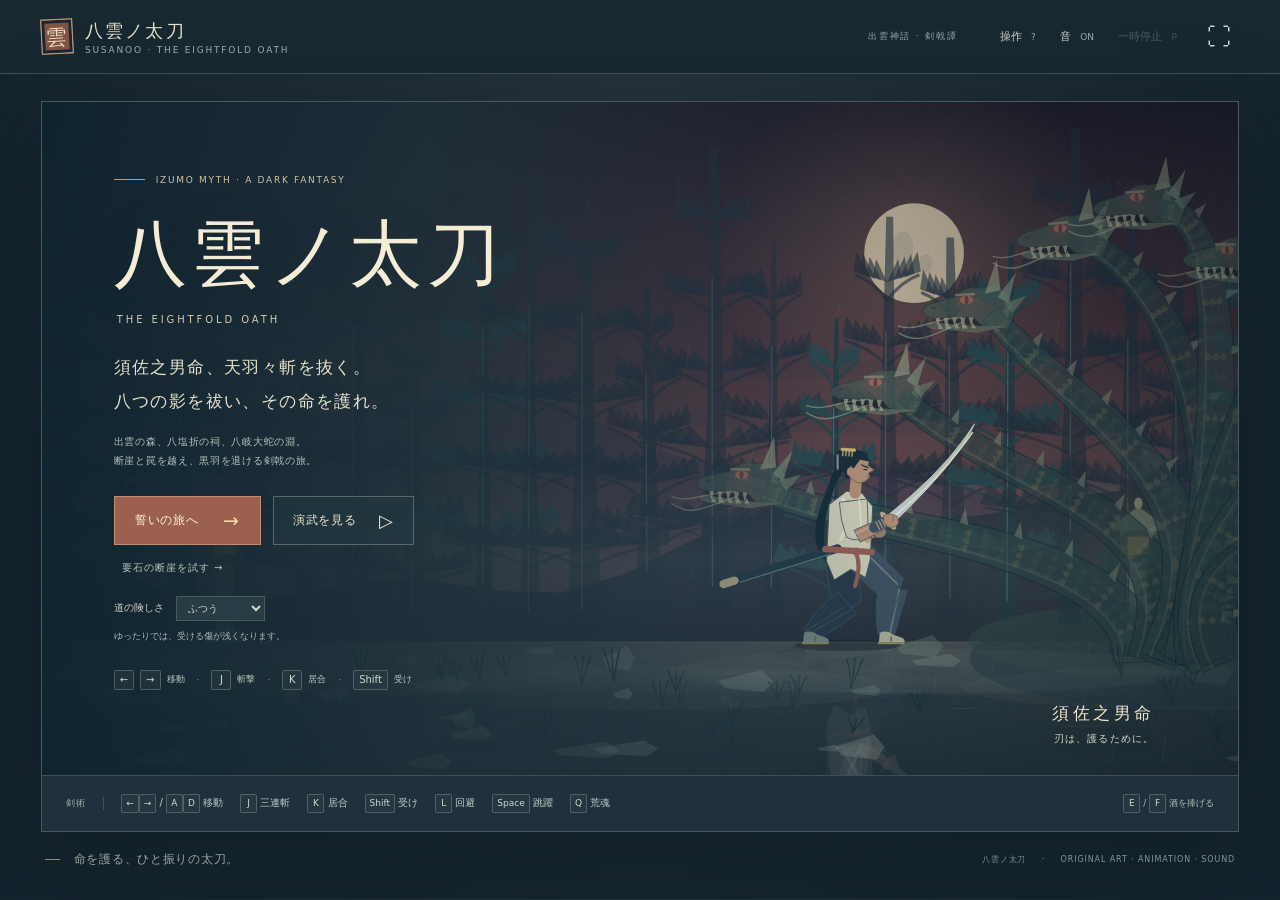
==== commit e9008205: "Fix keystone attack braking and safe far-bank boundaries" ====
--- a/yakumo-no-tachi.html
+++ b/yakumo-no-tachi.html
@@ -109,6 +109,7 @@
   .boss-hud{width:44%;right:14px;bottom:45px;}.boss-heading>span{font-size:14px;}.boss-heading small{display:none;}.boss-heading>b{font-size:8px;}
   .story-caption{left:14px;right:14px;bottom:43px;padding:6px 9px;}.story-caption span{font-size:8px;}.story-caption p{font-size:9px;}
 }
+
 </style>
 </head>
 <body>
@@ -161,7 +162,7 @@
   const PITS=[
     {id:'forest-gap',x:1130,width:140,chapter:0},
     {id:'shrine-gap',x:2110,width:138,chapter:1},
-    {id:'serpent-gap',x:4080,width:690,chapter:2,keystones:true}
+    {id:'serpent-gap',x:4080,width:690,chapter:2,keystones:true,returnX:4922}
   ];
   const TRAPS=[
     {id:'bamboo-teeth',type:'spikes',x:495,width:86,height:64,chapter:0,period:3.1,warning:1.1,duration:.85,offset:.35},
@@ -251,7 +252,7 @@
       if(name==='iai'&&f.y>22&&!f.platform)name='airslash';
       const m=MOVES[name];if(!m||f.stamina<m.cost)return false;
       if(name==='storm')this.storm=0;
-      f.stamina-=m.cost;f.hitUsed=false;f.effectUsed=false;f.attacks++;f.serial=++this.attackSerial;f.guarding=false;if(f.y<=1)f.vx=0;
+      f.stamina-=m.cost;f.hitUsed=false;f.effectUsed=false;f.attacks++;f.serial=++this.attackSerial;f.guarding=false;if(this.grounded(f))f.vx=0;
       this.action(f,name);this.emit('swing',{x:f.x,dir:f.dir,move:name,team:f.team});return true;
     }
     controls(f,input,dt){
@@ -288,7 +289,7 @@
       if(recovery&&f.t>recovery)this.action(f,f.y>1?'jump':'idle');
       if(f.buffer&&this.free(f)){const next=f.buffer;f.buffer=null;this.request(f,next);}
       if(f.defeated){f.deadAge+=dt;f.vx*=Math.exp(-dt*8);}
-      else if(MOVES[f.action]&&f.y<=1||['hit','stunned','trapHit','burned','recover'].includes(f.action))f.vx*=Math.exp(-dt*10);
+      else if(MOVES[f.action]&&this.grounded(f)||['hit','stunned','trapHit','burned','recover'].includes(f.action))f.vx*=Math.exp(-dt*10);
       if(!f.defeated)f.stamina=Math.min(100,f.stamina+dt*(MOVES[f.action]?5:f.action==='guard'?18:28));
       // Carry a grounded rider by the same analytic movement that is rendered.
       if(f.platform){
@@ -327,7 +328,7 @@
       if(pit&&f.y< -5&&!f.defeated){this.action(f,'fall');f.vx=0;}
       if(pit&&f.y< -235&&!f.defeated){
         if(f.team==='player'){
-          this.falls++;const safe=f.safeX<pit.x+pit.width/2?pit.x-48:pit.x+pit.width+48;
+          this.falls++;const safe=f.safeX<pit.x+pit.width/2?pit.x-48:(pit.returnX??pit.x+pit.width+48);
           this.damagePlayer(28,{x:f.x,guardable:false,pit:true,hazard:'pit'});
           f.platform=null;f.x=clamp(f.x,pit.x+pit.width*.42,pit.x+pit.width*.58);f.y=-235;f.vy=0;f.vx=0;
           f.buffer=null;f.bufferTime=0;this.action(f,'crumple');
@@ -676,10 +677,12 @@
         if(n&&!e.hitUsed&&e.t>=n.active[0]&&e.t<=n.active[1]&&(p.x-e.x)*e.dir>0&&Math.abs(e.x-p.x)<n.range&&Math.abs(e.y-p.y)<110){
           e.hitUsed=true;this.damagePlayer(e.action==='iai'?31:e.action==='cleave'?27:19,{x:e.x,fighter:e});}
       }
+      // Constrain movement before terrain damage so retreat cannot touch the bank's spikes.
+      if(this.boss.active)p.x=clamp(p.x,4880,5360);
       this.updateTerrain();
       if(this.phase==='playing')this.updateCrow(dt);
       if(this.boss.active){
-        p.x=clamp(p.x,4710,5360);this.updateBoss(dt);
+        this.updateBoss(dt);
         const m=MOVES[p.action];
         if(m&&!p.hitUsed&&p.t>=m.active[0]&&p.t<=m.active[1]){
           const candidates=this.boss.heads.filter(h=>h.hp>0&&['open','strike'].includes(h.phase)&&(h.x-p.x)*p.dir>0&&Math.abs(h.x-p.x)<m.range&&Math.abs(h.y-(p.y+130))<145);
@@ -717,6 +720,7 @@
   const API={Saga,MOVES,CHAPTERS,ENEMIES,HEAD_NAMES,GAIT,PITS,TRAPS,KEYSTONES,keystonePose,trapState,clamp};root.YakumoEngine=API;
   if(typeof module!=='undefined'&&module.exports)module.exports=API;
 })(typeof globalThis!=='undefined'?globalThis:this);
+
 </script><script>/* Original articulated motion: planted feet, weight transfer, anticipation and recovery. */
 (function(root){
   'use strict';
@@ -937,6 +941,7 @@
   }
   root.YakumoAnimation={Animator,frames,target,keyed,gait,ik,skeleton};if(typeof module!=='undefined'&&module.exports)module.exports=root.YakumoAnimation;
 })(typeof globalThis!=='undefined'?globalThis:this);
+
 </script><script>/* Original Japanese pentatonic FM score: airy flute, plucked strings, taiko and sword resonance. */
 class YakumoAudio{
   constructor(){this.context=null;this.enabled=true;this.paused=true;this.chapter=0;this.scene='journey';this.step=0;this.next=0;}
@@ -1017,6 +1022,7 @@
     if(e.type==='won'){[62,67,69,74,79].forEach((n,i)=>this.fm(n,t+i*.2,.16,2.5,1,1.4));}
   }
 }
+
 </script><script>/* Original Japanese dark-fantasy artwork, articulated sword fighters and an eight-neck serpent. */
 (function(root){
   'use strict';
@@ -1510,6 +1516,7 @@
   }
   root.YakumoView={ShrineWorld,W,H,GROUND:G,SCALE};
 })(typeof globalThis!=='undefined'?globalThis:this);
+
 </script><script>'use strict';
 const $=id=>document.getElementById(id),view=new YakumoView.ShrineWorld($('scene')),music=new YakumoAudio();
 let game=null,mode='title',paused=false,keys=new Set(),pressed={},touchPointers=new Map(),accumulator=0,last=0,hudClock=0,storyAge=0,storyDuration=0,bannerAge=0,bossBannerAge=0,helpPaused=false;
@@ -1626,5 +1633,7 @@
 for(let n=0;n<8;n++){const d=document.createElement('div');d.id='head'+n;d.innerHTML='<small>'+['壱','弐','参','肆','伍','陸','漆','捌'][n]+'</small><b><i></i></b>';$('headBars').append(d);}
 window.YakumoGame={start,makeTitle,pause,get saga(){return game;},get mode(){return mode;},get paused(){return paused;},view,music,snapshot:()=>game.snapshot()};
 makeTitle();requestAnimationFrame(frame);
+
 </script>
 </body></html>
+
